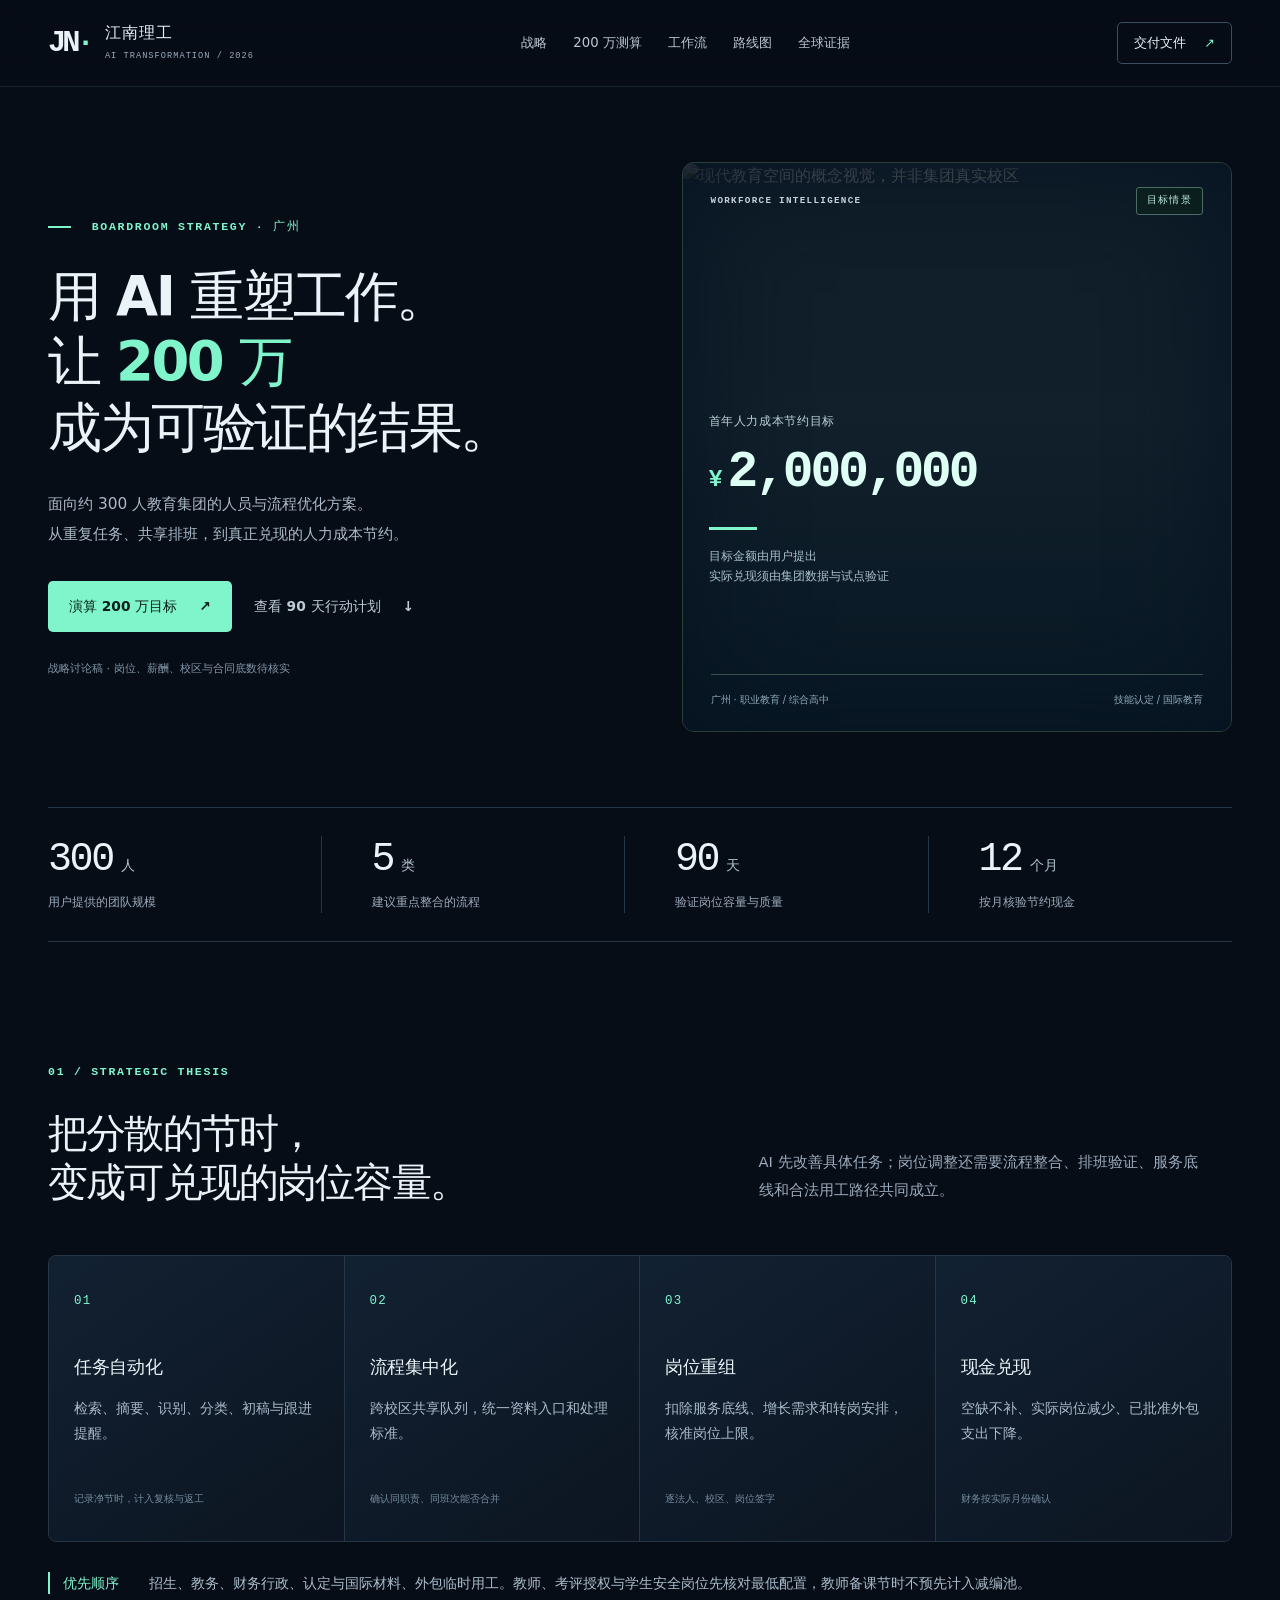
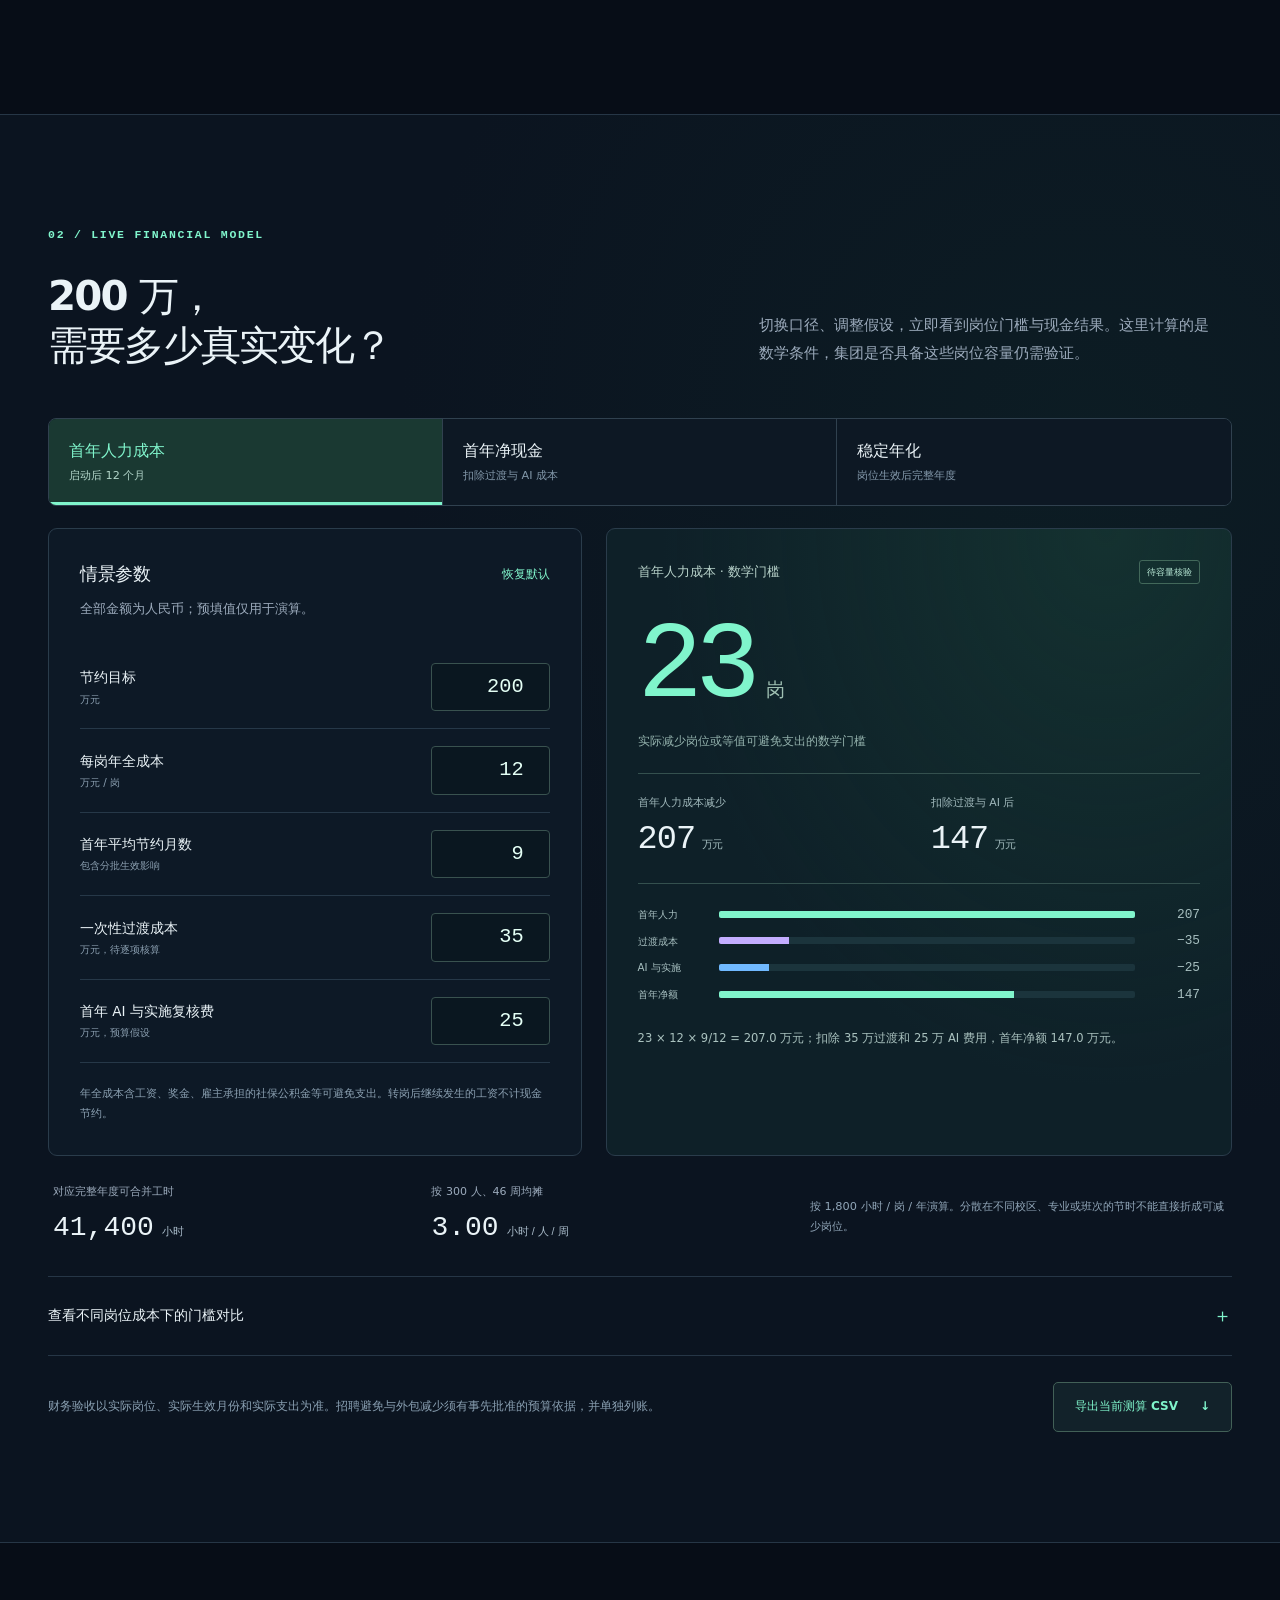
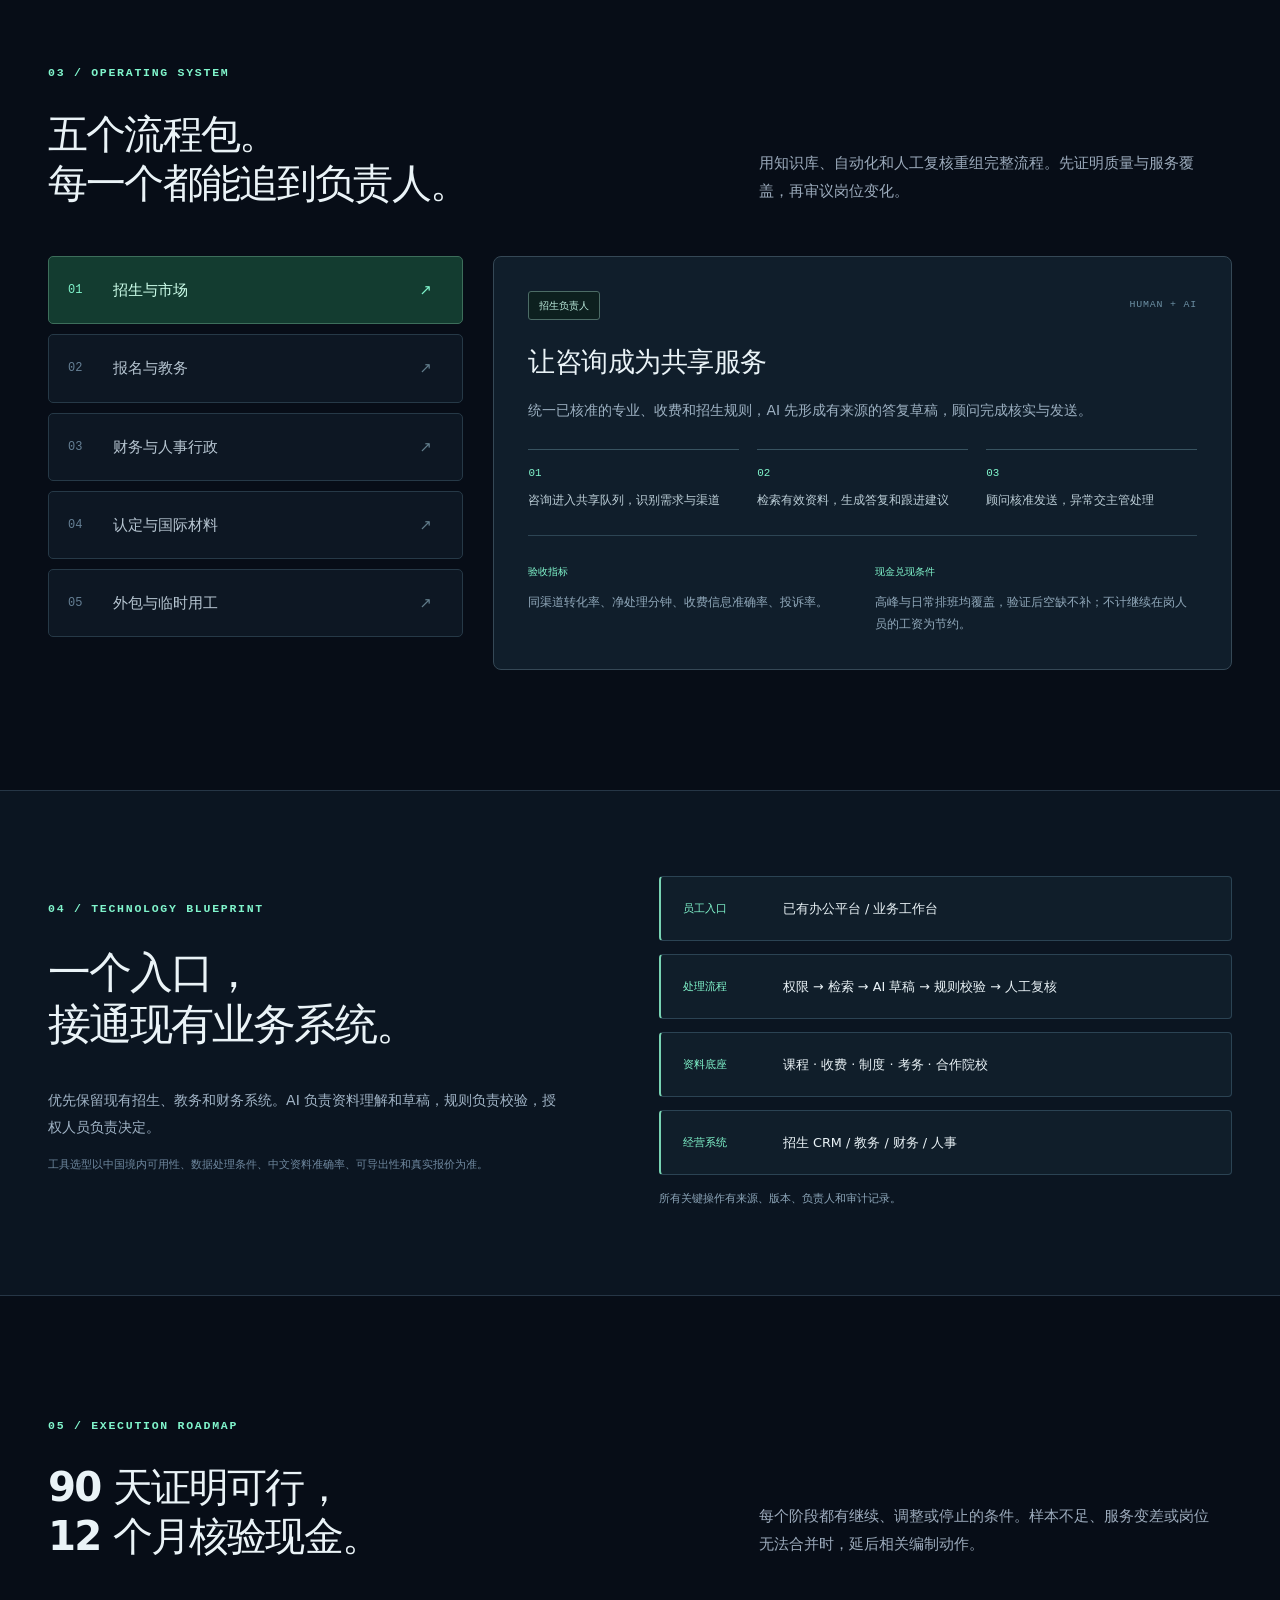
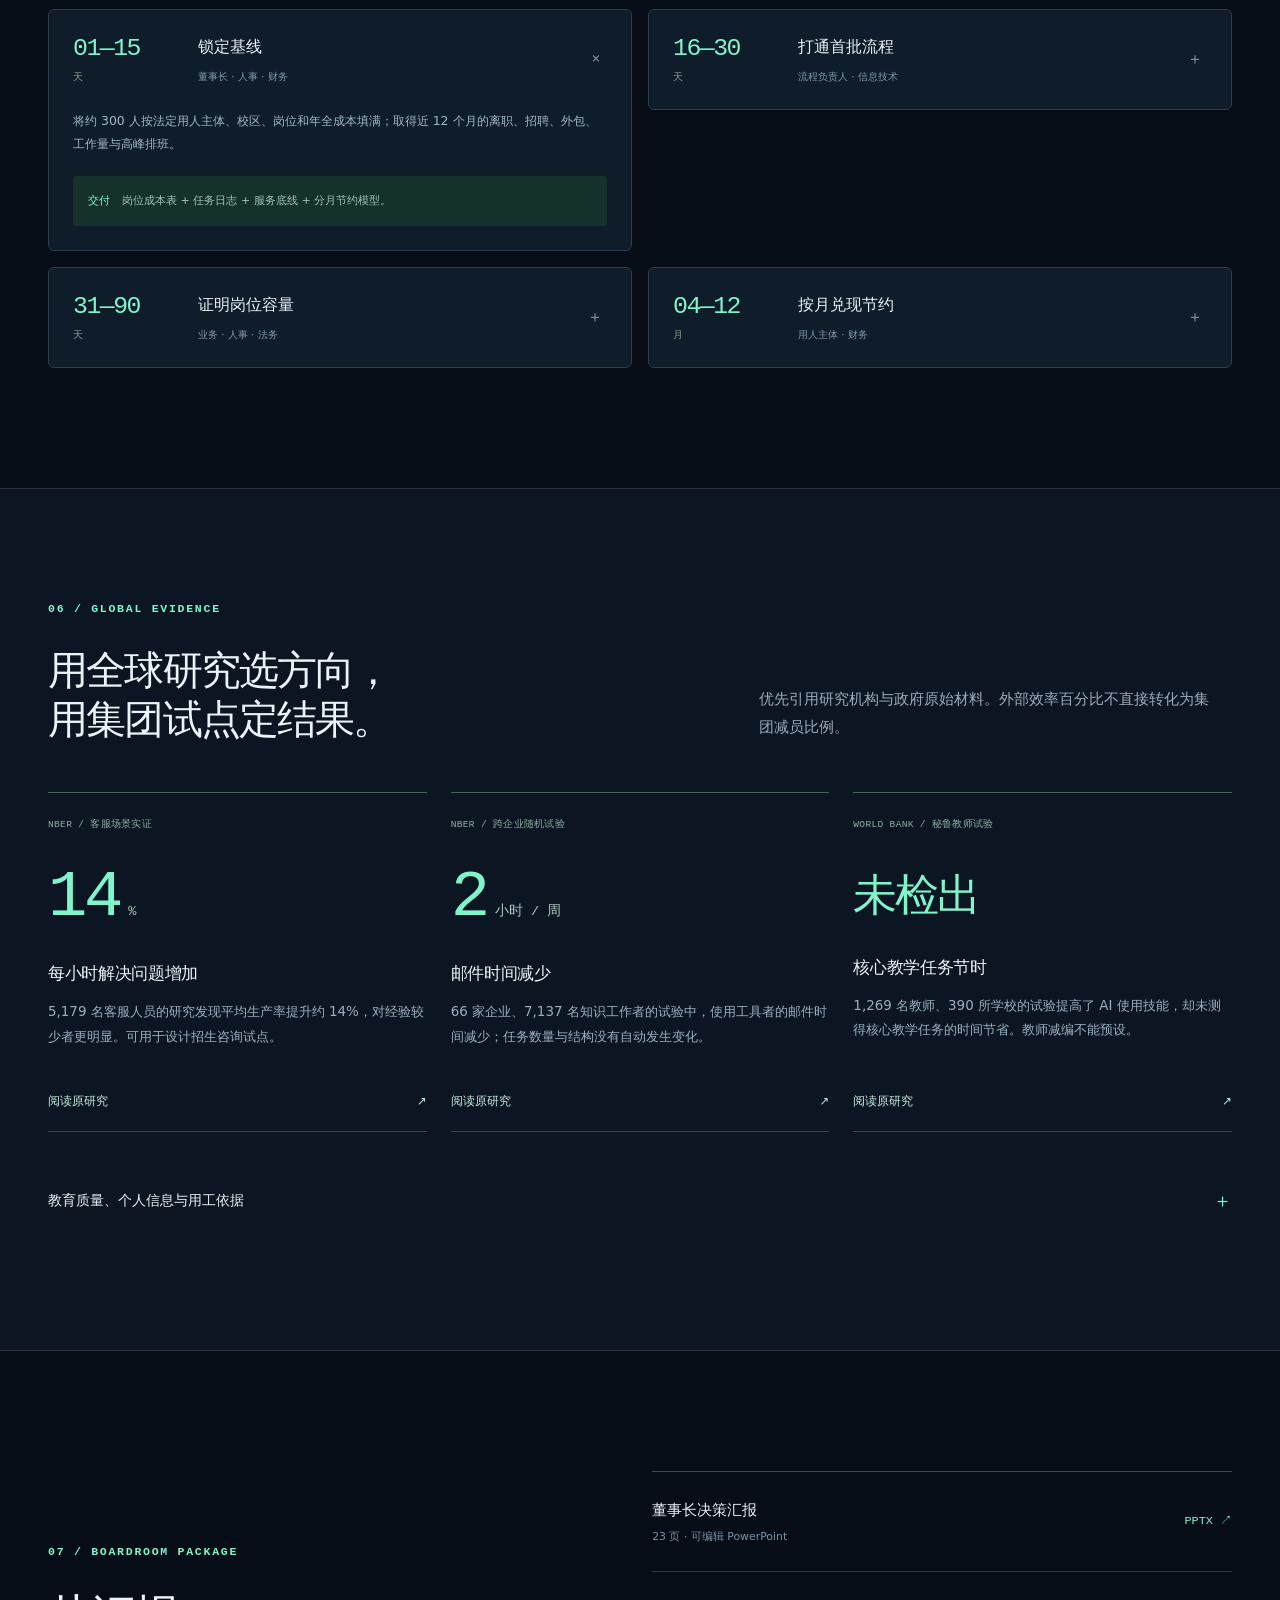
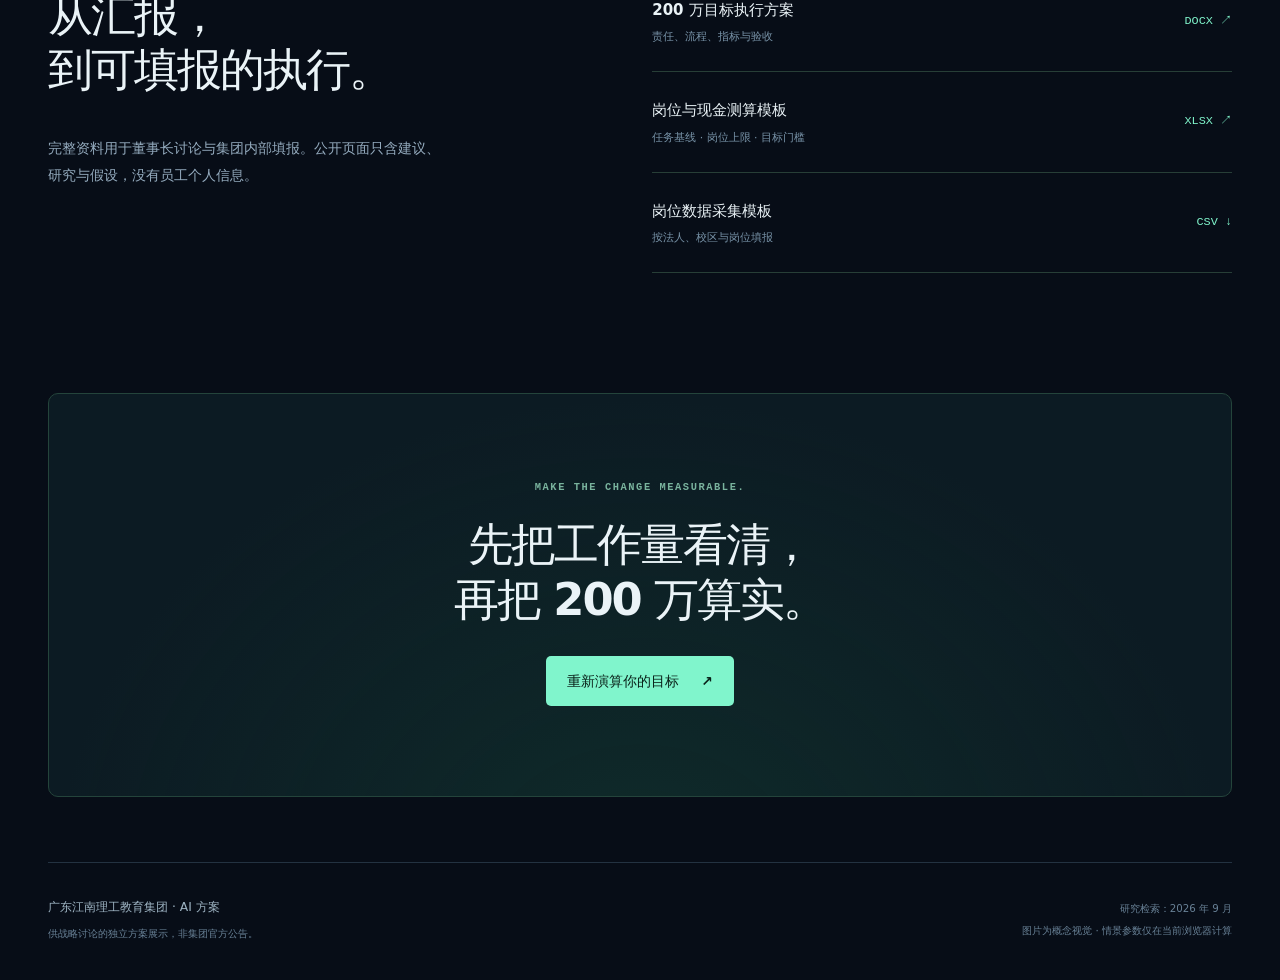
==== index.html @ 16efacdb "Publish AI workforce strategy, research and editable deliverables" ====
<!doctype html>
<html lang="zh-CN">
<head>
  <meta charset="utf-8">
  <meta name="viewport" content="width=device-width,initial-scale=1">
  <meta name="theme-color" content="#070d17">
  <meta name="description" content="广东江南理工教育集团 AI 人力成本优化方案。以首年 200 万元为目标，交互测算、工作流设计、90 天验证和全球研究依据。所有岗位与薪酬情景待集团核验。">
  <title>江南理工 · AI 人力优化 200 万目标</title>
  <link rel="stylesheet" href="styles.css">
  <script src="app.js" defer></script>
</head>
<body>
<a class="skip" href="#main">跳到正文</a>
<header class="nav-shell">
 <nav class="nav wrap" aria-label="主导航">
  <a class="brand" href="#" aria-label="江南理工 AI 方案首页"><span class="brand-mark" aria-hidden="true">JN<span>·</span></span><span>江南理工<span class="brand-sub">AI TRANSFORMATION / 2026</span></span></a>
  <button class="menu-toggle" aria-expanded="false" aria-controls="nav-links">导航 <span aria-hidden="true">＋</span></button>
  <div class="nav-links" id="nav-links"><a href="#strategy">战略</a><a href="#calculator">200 万测算</a><a href="#workflows">工作流</a><a href="#roadmap">路线图</a><a href="#evidence">全球证据</a></div>
  <a class="nav-cta" href="#downloads">交付文件 <span aria-hidden="true">↗</span></a>
 </nav>
</header>
<main id="main">
 <section class="hero wrap">
  <div class="hero-copy">
   <p class="eyebrow"><span class="accent-line"></span> BOARDROOM STRATEGY · 广州</p>
   <h1>用 AI 重塑工作。<br>让<span class="text-mint"> 200 万</span><br>成为可验证的结果。</h1>
   <p class="hero-description">面向约 300 人教育集团的人员与流程优化方案。<br class="desktop">从重复任务、共享排班，到真正兑现的人力成本节约。</p>
   <div class="hero-actions"><a class="button primary" href="#calculator">演算 200 万目标 <span aria-hidden="true">↗</span></a><a class="button quiet" href="#roadmap">查看 90 天行动计划 <span aria-hidden="true">↓</span></a></div>
   <p class="hero-disclosure">战略讨论稿 · 岗位、薪酬、校区与合同底数待核实</p>
  </div>
  <div class="hero-visual">
   <img src="assets/education-future.png" alt="现代教育空间的概念视觉，并非集团真实校区" width="1536" height="1024" fetchpriority="high">
   <div class="visual-shade"></div>
   <div class="visual-top"><span>WORKFORCE INTELLIGENCE</span><span class="outline-tag">目标情景</span></div>
   <div class="hero-number"><span class="label">首年人力成本节约目标</span><div><small>¥</small>2,000,000</div><span class="mini-rule"></span><p>目标金额由用户提出<br>实际兑现须由集团数据与试点验证</p></div>
   <div class="visual-bottom"><span>广州 · 职业教育 / 综合高中</span><span>技能认定 / 国际教育</span></div>
  </div>
 </section>
 <div class="wrap facts-strip"><div><b>300<span>人</span></b><p>用户提供的团队规模</p></div><div><b>5<span>类</span></b><p>建议重点整合的流程</p></div><div><b>90<span>天</span></b><p>验证岗位容量与质量</p></div><div><b>12<span>个月</span></b><p>按月核验节约现金</p></div></div>

 <section id="strategy" class="section wrap">
  <div class="section-heading"><div><p class="eyebrow">01 / STRATEGIC THESIS</p><h2>把分散的节时，<br>变成可兑现的岗位容量。</h2></div><p>AI 先改善具体任务；岗位调整还需要流程整合、排班验证、服务底线和合法用工路径共同成立。</p></div>
  <div class="chain" aria-label="从任务到现金的四层路径">
   <article><span class="step-index">01</span><h3>任务自动化</h3><p>检索、摘要、识别、分类、初稿与跟进提醒。</p><small>记录净节时，计入复核与返工</small></article>
   <article><span class="step-index">02</span><h3>流程集中化</h3><p>跨校区共享队列，统一资料入口和处理标准。</p><small>确认同职责、同班次能否合并</small></article>
   <article><span class="step-index">03</span><h3>岗位重组</h3><p>扣除服务底线、增长需求和转岗安排，核准岗位上限。</p><small>逐法人、校区、岗位签字</small></article>
   <article><span class="step-index">04</span><h3>现金兑现</h3><p>空缺不补、实际岗位减少、已批准外包支出下降。</p><small>财务按实际月份确认</small></article>
  </div>
  <div class="strategy-note"><span class="note-label">优先顺序</span><p>招生、教务、财务行政、认定与国际材料、外包临时用工。教师、考评授权与学生安全岗位先核对最低配置，教师备课节时不预先计入减编池。</p></div>
 </section>

 <section class="calculator-section" id="calculator">
  <div class="wrap">
   <div class="section-heading"><div><p class="eyebrow">02 / LIVE FINANCIAL MODEL</p><h2>200 万，<br>需要多少真实变化？</h2></div><p>切换口径、调整假设，立即看到岗位门槛与现金结果。这里计算的是数学条件，集团是否具备这些岗位容量仍需验证。</p></div>
   <div class="model-tabs" role="tablist" aria-label="目标计算口径"><button role="tab" aria-selected="true" id="mode-payroll" aria-controls="model-panel" data-mode="payroll">首年人力成本<span>启动后 12 个月</span></button><button role="tab" aria-selected="false" tabindex="-1" id="mode-net" aria-controls="model-panel" data-mode="net">首年净现金<span>扣除过渡与 AI 成本</span></button><button role="tab" aria-selected="false" tabindex="-1" id="mode-annual" aria-controls="model-panel" data-mode="annual">稳定年化<span>岗位生效后完整年度</span></button></div>
   <div class="model-grid" id="model-panel" role="tabpanel" aria-labelledby="mode-payroll">
    <form class="model-inputs" onsubmit="return false">
     <div class="panel-heading"><h3>情景参数</h3><button class="text-button" id="reset-model" type="button">恢复默认</button></div>
     <p class="small muted">全部金额为人民币；预填值仅用于演算。</p>
     <label class="input-row" for="target"><span>节约目标<small>万元</small></span><input id="target" name="target" type="number" min="1" max="10000" step="1" value="200" inputmode="decimal"></label>
     <label class="input-row" for="salary"><span>每岗年全成本<small>万元 / 岗</small></span><input id="salary" name="salary" type="number" min="0.1" max="1000" step="0.1" value="12" inputmode="decimal"></label>
     <label class="input-row" for="months"><span>首年平均节约月数<small>包含分批生效影响</small></span><input id="months" name="months" type="number" min="1" max="12" step="0.5" value="9" inputmode="decimal"></label>
     <label class="input-row" for="transition"><span>一次性过渡成本<small>万元，待逐项核算</small></span><input id="transition" name="transition" type="number" min="0" max="10000" step="1" value="35" inputmode="decimal"></label>
     <label class="input-row" for="ai-cost"><span>首年 AI 与实施复核费<small>万元，预算假设</small></span><input id="ai-cost" name="aiCost" type="number" min="0" max="10000" step="1" value="25" inputmode="decimal"></label>
     <p class="input-explainer">年全成本含工资、奖金、雇主承担的社保公积金等可避免支出。转岗后继续发生的工资不计现金节约。</p>
    </form>
    <div class="model-results" aria-live="polite" aria-atomic="true">
     <div class="result-top"><span class="result-kicker" id="result-context">首年人力成本 · 数学门槛</span><span class="scenario-tag">待容量核验</span></div>
     <div class="roles-number"><span id="required-roles">23</span><small>岗</small></div>
     <p class="roles-caption" id="roles-caption">按当前假设，至少减少对应的可避免人力支出</p>
     <div class="result-stats"><div><span id="gross-label">首年人力成本减少</span><b id="gross-saving">207<span>万元</span></b></div><div><span id="net-label">扣除过渡与 AI 后</span><b id="net-saving">147<span>万元</span></b></div></div>
     <div class="cash-chart" aria-label="人力费用、过渡成本、AI成本及净节约比较"><div class="cash-row"><span id="chart-gross-label">人力减少</span><div class="bar-track"><i id="bar-gross" class="bar mint"></i></div><b id="bar-gross-value">207</b></div><div class="cash-row"><span>过渡成本</span><div class="bar-track"><i id="bar-transition" class="bar lavender"></i></div><b id="bar-transition-value">−35</b></div><div class="cash-row"><span>AI 与实施</span><div class="bar-track"><i id="bar-ai" class="bar blue"></i></div><b id="bar-ai-value">−25</b></div><div class="cash-row"><span id="chart-net-label">首年净额</span><div class="bar-track"><i id="bar-net" class="bar mint"></i></div><b id="bar-net-value">147</b></div></div>
     <p id="formula" class="formula">23 × 12 × 9/12 = 207 万元；207 − 35 − 25 = 147 万元。</p>
    </div>
   </div>
   <div class="capacity-strip"><div><span>对应完整年度可合并工时</span><b id="capacity-hours">41,400<span>小时</span></b></div><div><span>按 300 人、46 周均摊</span><b id="weekly-hours">3.00<span>小时 / 人 / 周</span></b></div><p>按 1,800 小时 / 岗 / 年演算。分散在不同校区、专业或班次的节时不能直接折成可减少岗位。</p></div>
   <details class="sensitivity"><summary>查看不同岗位成本下的门槛对比 <span aria-hidden="true">＋</span></summary><div class="table-scroll"><table><caption>沿用当前节约月份及过渡、AI 费用假设</caption><thead><tr><th scope="col">年全成本</th><th scope="col">稳定年化人力减少</th><th scope="col">首年人力减少</th><th scope="col">首年净现金</th></tr></thead><tbody id="sensitivity-body"></tbody></table></div></details>
   <div class="model-bottom"><p>财务验收以实际岗位、实际生效月份和实际支出为准。招聘避免与外包减少须有事先批准的预算依据，并单独列账。</p><button class="button secondary" id="export-scenario" type="button">导出当前测算 CSV <span aria-hidden="true">↓</span></button></div>
  </div>
 </section>

 <section class="section wrap" id="workflows">
  <div class="section-heading"><div><p class="eyebrow">03 / OPERATING SYSTEM</p><h2>五个流程包。<br>每一个都能追到负责人。</h2></div><p>用知识库、自动化和人工复核重组完整流程。先证明质量与服务覆盖，再审议岗位变化。</p></div>
  <div class="workflow-layout"><div class="workflow-tabs" role="tablist" aria-label="业务流程" aria-orientation="vertical"><button role="tab" aria-selected="true" id="wf-admissions" aria-controls="workflow-panel" data-workflow="admissions"><span>01</span>招生与市场<b>↗</b></button><button role="tab" aria-selected="false" tabindex="-1" id="wf-academic" aria-controls="workflow-panel" data-workflow="academic"><span>02</span>报名与教务<b>↗</b></button><button role="tab" aria-selected="false" tabindex="-1" id="wf-admin" aria-controls="workflow-panel" data-workflow="admin"><span>03</span>财务与人事行政<b>↗</b></button><button role="tab" aria-selected="false" tabindex="-1" id="wf-credentials" aria-controls="workflow-panel" data-workflow="credentials"><span>04</span>认定与国际材料<b>↗</b></button><button role="tab" aria-selected="false" tabindex="-1" id="wf-contractors" aria-controls="workflow-panel" data-workflow="contractors"><span>05</span>外包与临时用工<b>↗</b></button></div>
   <article class="workflow-panel" id="workflow-panel" role="tabpanel" aria-labelledby="wf-admissions"><div class="workflow-title"><span class="outline-tag" id="workflow-tag">招生负责人</span><span class="mono">HUMAN + AI</span></div><h3 id="workflow-title">让咨询成为共享服务</h3><p id="workflow-description">统一已核准的专业、收费和招生规则，AI 先形成有来源的答复草稿，顾问完成核实与发送。</p><ol class="workflow-steps" id="workflow-steps"></ol><div class="workflow-bottom"><div><span>验收指标</span><p id="workflow-kpi"></p></div><div><span>现金兑现条件</span><p id="workflow-cash"></p></div></div></article>
  </div>
 </section>

 <section class="architecture-section"><div class="wrap architecture"><div><p class="eyebrow">04 / TECHNOLOGY BLUEPRINT</p><h2>一个入口，<br>接通现有业务系统。</h2><p>优先保留现有招生、教务和财务系统。AI 负责资料理解和草稿，规则负责校验，授权人员负责决定。</p><p class="small muted">工具选型以中国境内可用性、数据处理条件、中文资料准确率、可导出性和真实报价为准。</p></div><div class="architecture-stack"><div><span>员工入口</span><b>已有办公平台 / 业务工作台</b></div><div><span>处理流程</span><b>权限 → 检索 → AI 草稿 → 规则校验 → 人工复核</b></div><div><span>资料底座</span><b>课程 · 收费 · 制度 · 考务 · 合作院校</b></div><div><span>经营系统</span><b>招生 CRM / 教务 / 财务 / 人事</b></div><p>所有关键操作有来源、版本、负责人和审计记录。</p></div></div></section>

 <section class="section wrap" id="roadmap">
  <div class="section-heading"><div><p class="eyebrow">05 / EXECUTION ROADMAP</p><h2>90 天证明可行，<br>12 个月核验现金。</h2></div><p>每个阶段都有继续、调整或停止的条件。样本不足、服务变差或岗位无法合并时，延后相关编制动作。</p></div>
  <div class="timeline"><details open><summary><span class="period">01—15<small>天</small></span><span><b>锁定基线</b><small>董事长 · 人事 · 财务</small></span><i>＋</i></summary><p>将约 300 人按法定用人主体、校区、岗位和年全成本填满；取得近 12 个月的离职、招聘、外包、工作量与高峰排班。</p><div class="gate"><b>交付</b>岗位成本表 + 任务日志 + 服务底线 + 分月节约模型。</div></details><details><summary><span class="period">16—30<small>天</small></span><span><b>打通首批流程</b><small>流程负责人 · 信息技术</small></span><i>＋</i></summary><p>完成招生咨询、教务材料和行政共享三条流程；用历史案例测试、引用有效资料、设置异常转人工和停用入口。</p><div class="gate"><b>交付</b>受控知识库 + 流程操作卡 + 历史测试结果；再释放下一阶段预算。</div></details><details><summary><span class="period">31—90<small>天</small></span><span><b>证明岗位容量</b><small>业务 · 人事 · 法务</small></span><i>＋</i></summary><p>建议约 60 人参与对照试点，按相同渠道和任务类型比较净处理时间、差错、投诉和招生转化；计入复核和返工。</p><div class="gate"><b>闸门</b>连续稳定的质量与容量证据；关键收费、资格信息严重错误即暂停相关场景。</div></details><details><summary><span class="period">04—12<small>月</small></span><span><b>按月兑现节约</b><small>用人主体 · 财务</small></span><i>＋</i></summary><p>以经批准的空缺不补、招聘控制、共享排班、外包减少及依法处理的岗位方案逐步实施；转岗只记录去向，不虚计工资减少。</p><div class="gate"><b>验收</b>逐月人力支出桥；首年累计减少是否达 200 万，净现金与年化结果分别报告。</div></details></div>
 </section>

 <section class="evidence-section" id="evidence"><div class="wrap"><div class="section-heading"><div><p class="eyebrow">06 / GLOBAL EVIDENCE</p><h2>用全球研究选方向，<br>用集团试点定结果。</h2></div><p>优先引用研究机构与政府原始材料。外部效率百分比不直接转化为集团减员比例。</p></div><div class="evidence-grid"><article><span class="evidence-type">NBER / 客服场景实证</span><b class="evidence-value">14<span>%</span></b><h3>每小时解决问题增加</h3><p>5,179 名客服人员的研究发现平均生产率提升约 14%，对经验较少者更明显。可用于设计招生咨询试点。</p><a href="https://www.nber.org/papers/w31161" target="_blank" rel="noopener noreferrer">阅读原研究 <span>↗</span></a></article><article><span class="evidence-type">NBER / 跨企业随机试验</span><b class="evidence-value">2<span>小时 / 周</span></b><h3>邮件时间减少</h3><p>66 家企业、7,137 名知识工作者的试验中，使用工具者的邮件时间减少；任务数量与结构没有自动发生变化。</p><a href="https://www.nber.org/papers/w33795" target="_blank" rel="noopener noreferrer">阅读原研究 <span>↗</span></a></article><article><span class="evidence-type">WORLD BANK / 秘鲁教师试验</span><b class="evidence-value text-word">未检出</b><h3>核心教学任务节时</h3><p>1,269 名教师、390 所学校的试验提高了 AI 使用技能，却未测得核心教学任务的时间节省。教师减编不能预设。</p><a href="https://reproducibility.worldbank.org/catalog/608" target="_blank" rel="noopener noreferrer">阅读原研究 <span>↗</span></a></article></div>
  <details class="source-details"><summary>教育质量、个人信息与用工依据 <span>＋</span></summary><div class="source-grid"><a href="https://www.oecd.org/en/publications/results-from-talis-2024_90df6235-en/full-report/the-demands-of-teaching_0e941e2f.html" target="_blank" rel="noopener noreferrer">OECD · TALIS 2024 教师工作构成 ↗</a><a href="https://www.unesco.org/en/articles/guidance-generative-ai-education-and-research" target="_blank" rel="noopener noreferrer">UNESCO · 生成式 AI 教育指南 ↗</a><a href="https://www.mohrss.gov.cn/xxgk2020/fdzdgknr/zcfg/fl/202011/t20201102_394622_wap.html" target="_blank" rel="noopener noreferrer">人社部 · 劳动合同法 ↗</a><a href="https://www.moe.gov.cn/jyb_sjzl/sjzl_zcfg/zcfg_jyxzfg/202110/t20211029_575965.html" target="_blank" rel="noopener noreferrer">教育部 · 民办教育促进法实施条例 ↗</a><a href="https://www.cac.gov.cn/2021-08/20/c_1631050028355286.htm" target="_blank" rel="noopener noreferrer">中国网信网 · 个人信息保护法 ↗</a><a href="https://www.mohrss.gov.cn/xxgk2020/fdzdgknr/zcfg/gfxwj/rcrs/202312/t20231207_510180.html" target="_blank" rel="noopener noreferrer">人社部 · 技工院校设置标准 ↗</a></div><p>逐校核对教师资质、专任教师与安全覆盖要求；人员方案按具体用人主体审查适用条件、程序和补偿。学生与员工数据按用途、权限和保存期限管理。</p></details>
 </div></section>

 <section class="section wrap downloads" id="downloads"><div><p class="eyebrow">07 / BOARDROOM PACKAGE</p><h2>从汇报，<br>到可填报的执行。</h2><p>完整资料用于董事长讨论与集团内部填报。公开页面只含建议、研究与假设，没有员工个人信息。</p></div><div class="download-list"><a href="downloads/board-deck.pptx" download><span><b>董事长决策汇报</b><small>23 页 · 可编辑 PowerPoint</small></span><span class="file-type">PPTX ↗</span></a><a href="downloads/execution-plan.docx" download><span><b>200 万目标执行方案</b><small>责任、流程、指标与验收</small></span><span class="file-type">DOCX ↗</span></a><a href="downloads/workforce-model.xlsx" download><span><b>岗位与现金测算模板</b><small>任务基线 · 岗位上限 · 目标门槛</small></span><span class="file-type">XLSX ↗</span></a><button type="button" id="download-baseline"><span><b>岗位数据采集模板</b><small>按法人、校区与岗位填报</small></span><span class="file-type">CSV ↓</span></button></div></section>
 <section class="closing wrap"><p class="eyebrow">MAKE THE CHANGE MEASURABLE.</p><h2>先把工作量看清，<br>再把 200 万算实。</h2><a class="button primary" href="#calculator">重新演算你的目标 <span>↗</span></a></section>
</main>
<footer class="wrap footer"><div><b>广东江南理工教育集团 · AI 方案</b><p>供战略讨论的独立方案展示，非集团官方公告。</p></div><div><p>研究检索：2026 年 9 月</p><p>图片为概念视觉 · 情景参数仅在当前浏览器计算</p></div></footer>
<div class="toast" id="toast" role="status" aria-live="polite"></div>
</body>
</html>
---- styles.css ----
@charset "UTF-8";
:root{--bg:#070d17;--panel:#101a27;--panel2:#142231;--text:#eaf3f7;--muted:#9cabbc;--mint:#80f5cc;--blue:#70b9ff;--lavender:#c3adff;--line:#263646;--max:1280px;font-family:Inter,"Microsoft YaHei","PingFang SC",system-ui,sans-serif;color:var(--text);background:var(--bg);font-synthesis:none;scroll-behavior:smooth;scroll-padding-top:100px}
*{box-sizing:border-box}body{margin:0;line-height:1.65}a{color:inherit;text-decoration:none}button,input{font:inherit}button{cursor:pointer}button,a,input,summary{-webkit-tap-highlight-color:transparent}button{color:inherit}a,button,input,summary{outline-offset:5px}a:focus-visible,button:focus-visible,summary:focus-visible{outline:2px solid var(--mint)}input:focus{outline:2px solid var(--mint);outline-offset:0}::selection{background:var(--mint);color:var(--bg)}h1,h2,h3,p{margin-top:0}h1,h2,h3{line-height:1.22}h1,h2{letter-spacing:-.045em}h3{letter-spacing:-.02em}button{border:0;background:transparent}.wrap{width:min(var(--max),calc(100% - 96px));margin-inline:auto}.section{padding-block:120px}.muted{color:var(--muted)}.small{font-size:.84rem}.mono,.eyebrow,.file-type{font-family:Consolas,"SFMono-Regular",monospace}.text-mint{color:var(--mint)}.eyebrow{color:var(--mint);font-size:.72rem;letter-spacing:.15em;font-weight:700;margin-bottom:28px}.skip{position:fixed;left:20px;top:-100px;background:var(--mint);color:#06130e;padding:10px 20px;z-index:100}.skip:focus{top:10px}.nav-shell{position:sticky;top:0;z-index:20;background:rgba(7,13,23,.92);backdrop-filter:blur(18px);border-bottom:1px solid rgba(111,145,172,.16)}.nav{display:flex;align-items:center;justify-content:space-between;gap:26px;height:86px}.brand{display:flex;align-items:center;gap:14px;font-size:1rem;font-weight:750;letter-spacing:.07em;white-space:nowrap}.brand-mark{font:800 1.9rem/1 Consolas,monospace;letter-spacing:-.13em}.brand-mark span{color:var(--mint)}.brand-sub{display:block;font:500 .54rem/2.2 Consolas,monospace;letter-spacing:.12em;color:var(--muted)}.nav-links{display:flex;gap:26px;font-size:.83rem;color:#bac7d3}.nav-links a:hover,.nav-links a.active{color:var(--mint)}.nav-cta{border:1px solid #3b4d5d;padding:9px 16px;font-size:.8rem;white-space:nowrap;border-radius:5px}.nav-cta span{margin-left:14px;color:var(--mint)}.menu-toggle{display:none}.hero{display:grid;grid-template-columns:1.1fr 1fr;gap:28px;align-items:center;min-height:720px;padding-block:70px}.hero-copy{position:relative;z-index:2}.accent-line{display:inline-block;vertical-align:middle;background:var(--mint);width:23px;height:2px;margin-right:12px}.hero h1{font-size:clamp(2.85rem,4.25vw,4.35rem);font-weight:730;line-height:1.21;margin-bottom:29px}.hero-description{color:#acbbc9;font-size:.96rem;line-height:1.95}.hero-actions{display:flex;gap:14px;align-items:center;margin-top:31px}.button{display:inline-flex;align-items:center;justify-content:center;gap:22px;padding:14px 21px;border-radius:5px;font-size:.86rem;font-weight:650;min-height:48px;transition:transform .2s,background .2s,border-color .2s}.button:hover{transform:translateY(-2px)}.primary{background:var(--mint);color:#092119}.primary:hover{background:#a6ffdd}.quiet{color:#becbd6;padding-inline:8px}.secondary{border:1px solid #426057;background:rgba(128,245,204,.06);color:var(--mint)}.hero-disclosure{font-size:.71rem;color:#8296a8;margin-top:27px;margin-bottom:0}.hero-visual{position:relative;min-height:570px;border:1px solid #284037;border-radius:12px;overflow:hidden;background:#142430}.hero-visual img{position:absolute;inset:0;width:100%;height:100%;object-fit:cover;object-position:58% center;filter:saturate(.45) brightness(.52)}.visual-shade{position:absolute;inset:0;background:linear-gradient(0deg,#081824 0%,rgba(6,18,26,.24) 55%,rgba(5,15,24,.3));box-shadow:inset 0 0 110px #071322}.visual-top,.visual-bottom{position:absolute;left:28px;right:28px;display:flex;justify-content:space-between;gap:20px;align-items:center}.visual-top{top:24px;font:600 .58rem/1.5 Consolas,monospace;letter-spacing:.14em;color:#c2d4db}.outline-tag{border:1px solid #4c6c66;background:#0c211dc7;padding:5px 10px;border-radius:3px;color:#bcebdd;font-size:.65rem;white-space:nowrap}.hero-number{position:absolute;inset:43% 26px auto}.hero-number .label{font-size:.78rem;letter-spacing:.05em;color:#bdd0d8}.hero-number>div{font:600 clamp(2.6rem,4vw,4rem)/1.5 Consolas,monospace;letter-spacing:-.06em;color:#defff3;white-space:nowrap}.hero-number small{font-size:.46em;margin-right:8px;color:var(--mint)}.mini-rule{display:block;width:48px;height:3px;background:var(--mint);margin:17px 0}.hero-number p{font-size:.73rem;line-height:1.7;color:#abc1cd}.visual-bottom{bottom:23px;font-size:.6rem;color:#8ea9b8;border-top:1px solid #335049;padding-top:17px;flex-wrap:wrap}.facts-strip{display:grid;grid-template-columns:repeat(4,1fr);border-block:1px solid var(--line);padding-block:28px;gap:30px}.facts-strip>div{border-right:1px solid var(--line);padding-left:20px}.facts-strip>div:first-child{padding-left:0}.facts-strip>div:last-child{border:0}.facts-strip b{font:500 2.5rem/1.2 Consolas,monospace;letter-spacing:-.06em}.facts-strip b span{font:500 .85rem/1.5 "Microsoft YaHei",sans-serif;letter-spacing:0;margin-left:8px;color:#b4c4d0}.facts-strip p{font-size:.74rem;color:var(--muted);margin:9px 0 0}.section-heading{display:grid;grid-template-columns:1.15fr .85fr;gap:70px;align-items:end;margin-bottom:48px}.section-heading h2{font-size:clamp(2rem,3.15vw,3rem);margin:0}.section-heading>p{max-width:450px;color:var(--muted);font-size:.92rem;margin-bottom:3px;line-height:1.9}.chain{display:grid;grid-template-columns:repeat(4,1fr);border:1px solid var(--line);border-radius:8px;overflow:hidden}.chain article{padding:30px 25px;background:linear-gradient(145deg,#122132,#0c1521);border-right:1px solid var(--line)}.chain article:last-child{border:0}.step-index{font:500 .78rem/1 Consolas,monospace;color:var(--mint);letter-spacing:.1em}.chain h3{font-size:1.13rem;margin:44px 0 18px}.chain p{font-size:.87rem;line-height:1.8;color:#a9bbca;min-height:74px}.chain small{font-size:.65rem;color:#748b9e}.strategy-note{display:flex;gap:30px;align-items:start;margin-top:30px;font-size:.85rem;color:#aabccb}.note-label{color:var(--mint);white-space:nowrap;border-left:2px solid var(--mint);padding-left:13px}.strategy-note p{margin:0}.calculator-section{padding-block:110px;background:radial-gradient(ellipse at 85% 23%,#10342e44,transparent 45%),#0b1420;border-block:1px solid var(--line)}.model-tabs{display:grid;grid-template-columns:repeat(3,1fr);border:1px solid #30414f;border-radius:8px;overflow:hidden;margin-bottom:22px}.model-tabs button{padding:20px;text-align:left;font-size:1rem;line-height:1.5;background:#0d1824;border-right:1px solid #30414f;transition:background .2s}.model-tabs button:last-child{border:0}.model-tabs button span{display:block;color:#8398aa;font-size:.7rem;margin-top:5px}.model-tabs button[aria-selected=true]{background:#1a3932;color:var(--mint);box-shadow:inset 0 -3px var(--mint)}.model-tabs button[aria-selected=true] span{color:#b3d6ca}.model-grid{display:grid;grid-template-columns:.92fr 1.08fr;gap:24px}.model-inputs,.model-results{border:1px solid #2a3c4b;border-radius:9px;background:#0d1926;padding:31px}.panel-heading{display:flex;justify-content:space-between;align-items:center;gap:20px}.panel-heading h3{font-size:1.1rem;margin:0}.text-button{color:var(--mint);font-size:.74rem;padding:5px 0}.model-inputs>.small{margin:8px 0 26px}.input-row{display:flex;align-items:center;justify-content:space-between;gap:20px;padding:17px 0;border-bottom:1px solid #263848;font-size:.85rem;line-height:1.5}.input-row>span{flex:1}.input-row small{display:block;font-size:.65rem;color:#8b9fb0;margin-top:4px}.input-row input{width:119px;flex-shrink:0;color:#e4fff5;border:1px solid #39524f;background:#0a1720;border-radius:4px;font:500 1.27rem/1.5 Consolas,monospace;text-align:right;padding:8px 10px}.input-explainer{font-size:.69rem;color:#8ba0b1;margin:21px 0 0;line-height:1.8}.model-results{background:radial-gradient(ellipse at 80% 0,#1d4b3c66,transparent 63%),#0e2028}.result-top{display:flex;align-items:center;justify-content:space-between;gap:15px}.result-kicker{color:#b8d2ca;font-size:.8rem}.scenario-tag{font-size:.59rem;color:#baead7;border:1px solid #42685a;padding:3px 7px;border-radius:3px;white-space:nowrap}.roles-number{font:500 6.8rem/1.13 Consolas,monospace;letter-spacing:-.07em;color:var(--mint);margin:22px 0 3px}.roles-number small{font:500 1.2rem/1.5 "Microsoft YaHei",sans-serif;letter-spacing:0;margin-left:13px;color:#a0c1b3}.roles-caption{font-size:.72rem;color:#93b1ac;margin-bottom:22px}.result-stats{display:grid;grid-template-columns:1fr 1fr;border-block:1px solid #34504e;padding-block:20px;gap:24px}.result-stats>div>span{font-size:.68rem;color:#a1b9bc;display:block;margin-bottom:4px}.result-stats b{font:500 2.1rem/1.4 Consolas,monospace;letter-spacing:-.03em}.result-stats b span{font:400 .66rem/1.5 "Microsoft YaHei",sans-serif;margin-left:7px;color:#a1b9bc}.cash-chart{padding-block:22px 8px;display:grid;gap:10px}.cash-row{display:grid;grid-template-columns:71px 1fr 55px;gap:10px;align-items:center;font-size:.64rem;color:#a8c0c1}.cash-row b{text-align:right;font:400 .8rem Consolas,monospace}.bar-track{background:#1b343c;border-radius:2px;overflow:hidden;height:7px}.bar{height:100%;display:block;transition:width .35s}.bar.mint{background:var(--mint)}.bar.lavender{background:var(--lavender)}.bar.blue{background:var(--blue)}.formula{font-size:.72rem;line-height:1.8;color:#aac2bf;margin:17px 0 0}.capacity-strip{display:grid;grid-template-columns:1fr 1fr 1.18fr;gap:25px;padding:27px 5px;border-bottom:1px solid var(--line)}.capacity-strip>div>span{font-size:.69rem;color:var(--muted);display:block;margin-bottom:6px}.capacity-strip b{font:500 1.75rem/1.5 Consolas,monospace}.capacity-strip b span{font:400 .67rem/1.5 "Microsoft YaHei",sans-serif;color:#aabcca;margin-left:8px}.capacity-strip p{font-size:.71rem;color:#91a6b8;line-height:1.8;margin:auto 0}.sensitivity{border-bottom:1px solid var(--line)}summary{cursor:pointer;list-style:none}summary::-webkit-details-marker{display:none}.sensitivity summary,.source-details summary{padding-block:23px;display:flex;align-items:center;justify-content:space-between;font-size:.88rem;font-weight:600}.sensitivity summary span,.source-details summary span{font-size:1.2rem;color:var(--mint)}.table-scroll{overflow:auto}table{width:100%;border-collapse:collapse;text-align:left;font-size:.78rem;min-width:560px}caption{text-align:left;color:var(--muted);font-size:.7rem;margin-bottom:15px}th,td{padding:14px 13px;border-bottom:1px solid #243847}th{color:#c4dad3;background:#17332c;font-weight:500}td{color:#a9bfca}td:last-child{color:var(--mint)}.model-bottom{display:flex;align-items:center;justify-content:space-between;gap:35px;padding-top:26px}.model-bottom>p{max-width:720px;font-size:.73rem;color:#899fb1;margin:0}.model-bottom .button{white-space:nowrap;font-size:.75rem}.workflow-layout{display:grid;grid-template-columns:.72fr 1.28fr;gap:30px}.workflow-tabs{display:flex;flex-direction:column;gap:10px}.workflow-tabs button{text-align:left;border:1px solid #263947;border-radius:5px;padding:21px 19px;display:grid;grid-template-columns:33px 1fr 24px;gap:12px;align-items:center;font-size:.92rem;color:#b7c6d2;background:#0d1723;transition:background .2s}.workflow-tabs button>span{font:400 .75rem Consolas,monospace;color:#668196}.workflow-tabs button>b{font-weight:400;color:#627e8c}.workflow-tabs button[aria-selected=true]{background:#133c30;border-color:#3d6e5b;color:#ceffeb}.workflow-tabs button[aria-selected=true]>span,.workflow-tabs button[aria-selected=true]>b{color:var(--mint)}.workflow-panel{padding:34px;border:1px solid #354856;border-radius:8px;background:#101e2b}.workflow-title{display:flex;justify-content:space-between;align-items:center;gap:20px;margin-bottom:26px}.workflow-title .mono{font-size:.62rem;color:#6c90a4;letter-spacing:.08em}.workflow-panel h3{font-size:1.67rem;margin-bottom:19px}.workflow-panel>p{font-size:.87rem;color:#9db1c2;line-height:1.85}.workflow-steps{padding:0;margin:25px 0;display:grid;grid-template-columns:repeat(3,1fr);gap:18px;list-style:none;counter-reset:workflow}.workflow-steps li{counter-increment:workflow;padding-top:17px;border-top:1px solid #385360;font-size:.76rem;color:#bdcfd8}.workflow-steps li:before{content:"0" counter(workflow);display:block;font:400 .68rem Consolas,monospace;color:var(--mint);margin-bottom:11px}.workflow-bottom{display:grid;grid-template-columns:1fr 1fr;gap:25px;border-top:1px solid #2d4554;padding-top:21px}.workflow-bottom span{font-size:.65rem;color:var(--mint)}.workflow-bottom p{font-size:.77rem;line-height:1.8;color:#91a9bb;margin:8px 0 0}.architecture-section{border-block:1px solid var(--line);background:#0b1521;padding-block:85px}.architecture{display:grid;grid-template-columns:1fr 1.1fr;gap:90px;align-items:center}.architecture h2{font-size:2.7rem}.architecture>div>p:not(.eyebrow){font-size:.88rem;color:#a1b4c6;line-height:1.9}.architecture>div>p.small{font-size:.71rem;color:#6f889f}.architecture-stack{display:grid;gap:13px}.architecture-stack>div{padding:20px 22px;display:grid;grid-template-columns:85px 1fr;align-items:center;gap:15px;border:1px solid #2b4353;border-left:2px solid #78d3b3;background:#101e2a;border-radius:4px}.architecture-stack span{font-size:.67rem;color:var(--mint)}.architecture-stack b{font-size:.8rem;font-weight:500;line-height:1.8}.architecture-stack>p{font-size:.7rem!important;color:#8da6b9!important;margin-bottom:0}.timeline{display:grid;grid-template-columns:1fr 1fr;gap:16px}.timeline details{border:1px solid #2b3e4d;background:#0f1c29;border-radius:6px;align-self:start}.timeline summary{display:grid;grid-template-columns:110px 1fr 20px;gap:15px;align-items:center;padding:24px}.period{font:500 1.55rem/1.2 Consolas,monospace;color:var(--mint);letter-spacing:-.06em}.period small{display:block;font:400 .62rem/1.6 "Microsoft YaHei",sans-serif;color:#85a391;letter-spacing:0;margin-top:5px}.timeline summary b{display:block;font-size:1rem}.timeline summary span>small:not(.period small){display:block;font-size:.64rem;color:#8098ad;margin-top:7px}.timeline summary i{font-style:normal;color:#829cad}.timeline details[open] summary i{transform:rotate(45deg)}.timeline details>p{color:#a1b8c9;font-size:.78rem;margin:0 24px 20px;line-height:1.9}.gate{font-size:.7rem;color:#a1c4b5;margin:0 24px 24px;padding:15px;background:#14322b;border-radius:3px;line-height:1.8}.gate b{margin-right:12px;color:var(--mint)}.evidence-section{padding-block:110px;background:#0c1622;border-block:1px solid var(--line)}.evidence-grid{display:grid;grid-template-columns:repeat(3,1fr);gap:24px}.evidence-grid article{border-top:1px solid #456357;padding-top:24px;display:flex;flex-direction:column}.evidence-type{font:500 .6rem/1.7 Consolas,"Microsoft YaHei",monospace;color:#8fada5;letter-spacing:.03em}.evidence-value{display:block;font:500 4.1rem/1.3 Consolas,monospace;letter-spacing:-.05em;color:var(--mint);margin:22px 0}.evidence-value span{font-size:.85rem;margin-left:8px;letter-spacing:0;color:#abcabc}.evidence-value.text-word{font:500 2.75rem/1.8 "Microsoft YaHei",sans-serif}.evidence-grid h3{font-size:1.07rem;margin-bottom:16px}.evidence-grid p{font-size:.84rem;color:#99afc0;line-height:1.85;flex:1}.evidence-grid a{font-size:.73rem;color:#c7eedf;display:flex;justify-content:space-between;border-bottom:1px solid #32493f;padding:17px 0 20px;margin-top:12px}.source-details{margin-top:30px}.source-details>p{font-size:.74rem;color:#90a6b9;line-height:1.85}.source-grid{display:grid;grid-template-columns:1fr 1fr;gap:14px 35px;margin-bottom:25px}.source-grid a{font-size:.77rem;color:#adc6d3}.source-grid a:hover{color:var(--mint)}.downloads{display:grid;grid-template-columns:1fr 1.15fr;gap:100px;align-items:center}.downloads h2{font-size:2.8rem}.downloads>div>p:not(.eyebrow){color:#94abbe;font-size:.87rem;max-width:400px;line-height:1.9}.download-list{border-top:1px solid #385242}.download-list>a,.download-list>button{display:flex;align-items:center;justify-content:space-between;text-align:left;width:100%;gap:24px;padding:25px 0;border-bottom:1px solid #273e37;transition:padding .2s}.download-list>a:hover,.download-list>button:hover{padding-inline:10px}.download-list b{font-size:.94rem;font-weight:600}.download-list small{display:block;color:#7893a8;font-size:.68rem;margin-top:5px}.file-type{font-size:.74rem;color:var(--mint);white-space:nowrap}.closing{text-align:center;padding:85px 35px 90px;border:1px solid #24443b;border-radius:10px;background:radial-gradient(ellipse at 50% 120%,#154b3855,transparent 70%),#0c1b23;margin-bottom:65px}.closing h2{font-size:clamp(2.2rem,3.5vw,3.3rem);margin-bottom:28px}.closing .eyebrow{font-size:.65rem;color:#79b39d;margin-bottom:22px}.footer{display:flex;align-items:center;justify-content:space-between;gap:40px;padding-block:30px 38px;border-top:1px solid #233241}.footer b{font-size:.77rem;font-weight:500;color:#9eb4c3}.footer p{font-size:.64rem;color:#688196;margin:5px 0 0}.footer>div:last-child{text-align:right}.toast{position:fixed;bottom:25px;left:50%;transform:translate(-50%,20px);z-index:50;background:#b9f6dc;color:#102c21;padding:11px 20px;border-radius:5px;font-size:.8rem;opacity:0;pointer-events:none;transition:opacity .2s,transform .2s;box-shadow:0 8px 45px #0007}.toast.visible{opacity:1;transform:translate(-50%,0)}
@media(min-width:1600px){.hero h1{font-size:4.35rem}.hero{min-height:760px}.hero-visual{min-height:590px}}
@media(max-width:1150px){.wrap{width:calc(100% - 60px)}.nav-links{gap:17px;font-size:.75rem}.hero{gap:24px;min-height:650px}.hero h1{font-size:3.15rem}.hero-visual{min-height:530px}.hero-actions{flex-wrap:wrap}.hero-number>div{font-size:3.05rem}.section-heading{gap:40px}.architecture{gap:45px}.downloads{gap:55px}.chain article{padding:25px 20px}.chain p{min-height:95px}.timeline summary{grid-template-columns:95px 1fr 15px;gap:10px}.model-inputs,.model-results{padding:25px}.capacity-strip{grid-template-columns:1fr 1fr}.capacity-strip p{grid-column:1/-1}}
@media(max-width:900px){.nav{height:74px}.nav-links{display:none;position:absolute;left:0;right:0;top:74px;background:#0c1825;border-bottom:1px solid #2d4756;padding:25px 30px;flex-wrap:wrap;gap:24px}.nav-links.open{display:flex}.menu-toggle{display:block;margin-left:auto;font-size:.8rem;color:#a3b6c5}.menu-toggle span{margin-left:8px}.nav-cta{font-size:.7rem;padding:8px 12px}.hero{grid-template-columns:1fr 1fr;min-height:610px;padding-block:50px;gap:22px}.hero h1{font-size:2.65rem}.hero-description{font-size:.82rem}.hero-visual{min-height:480px}.hero-number{left:19px;right:19px}.hero-number>div{font-size:2.6rem}.visual-top,.visual-bottom{left:19px;right:19px}.visual-top{font-size:.5rem;gap:7px}.hero-actions{gap:9px}.hero-actions .button{font-size:.76rem;gap:14px;padding:12px 14px}.hero-disclosure{font-size:.62rem}.eyebrow{font-size:.62rem}.section{padding-block:85px}.section-heading{grid-template-columns:1fr;gap:25px}.section-heading>p{max-width:650px}.chain{grid-template-columns:1fr 1fr}.chain article:nth-child(2){border-right:0}.chain article:nth-child(-n+2){border-bottom:1px solid var(--line)}.chain p{min-height:0}.chain h3{margin-top:29px}.model-grid{grid-template-columns:1fr 1fr;gap:16px}.input-row{gap:10px;font-size:.75rem}.input-row input{width:90px}.result-top{align-items:start;flex-direction:column;gap:9px}.roles-number{font-size:5.8rem}.model-results,.model-inputs{padding:22px}.result-stats{gap:13px}.result-stats b{font-size:1.8rem}.cash-row{grid-template-columns:62px 1fr 42px;gap:6px}.workflow-layout{grid-template-columns:1fr}.workflow-tabs{display:grid;grid-template-columns:repeat(3,1fr)}.workflow-tabs button{font-size:.76rem;padding:16px 12px;grid-template-columns:22px 1fr;gap:7px}.workflow-tabs button>b{display:none}.architecture{grid-template-columns:1fr;gap:35px}.architecture h2{font-size:2.3rem}.architecture>div:first-child{max-width:630px}.timeline{grid-template-columns:1fr}.evidence-grid{gap:20px}.evidence-grid h3{font-size:.96rem}.evidence-grid p{font-size:.77rem}.evidence-value{font-size:3.5rem}.evidence-value.text-word{font-size:2.15rem;line-height:2}.downloads{grid-template-columns:1fr;gap:25px}.downloads>div>p:not(.eyebrow){max-width:630px}.source-grid{gap:14px 20px}}
@media(max-width:640px){:root{scroll-padding-top:85px}.wrap{width:calc(100% - 36px)}.nav{height:69px;gap:15px}.brand{gap:8px;font-size:.85rem}.brand-mark{font-size:1.6rem}.brand-sub{font-size:.43rem}.nav-cta{display:none}.nav-links{top:69px;padding-inline:18px}.hero{grid-template-columns:1fr;padding-top:43px;padding-bottom:36px;gap:35px}.hero h1{font-size:clamp(2.5rem,9.5vw,3.6rem);line-height:1.22;letter-spacing:-.045em}.hero .eyebrow{margin-bottom:23px}.hero-description{font-size:.85rem;line-height:1.9}.desktop{display:none}.hero-actions{gap:12px;margin-top:24px}.hero-actions .button{font-size:.76rem;padding:13px 15px}.hero-actions .quiet{padding-inline:0}.hero-disclosure{font-size:.63rem}.hero-visual{min-height:375px;max-width:100%;border-radius:7px}.hero-number{top:32%;left:24px}.hero-number>div{font-size:3.2rem}.hero-number .label{font-size:.7rem}.hero-number p{font-size:.68rem}.visual-top,.visual-bottom{left:24px;right:24px}.visual-bottom{font-size:.54rem;gap:8px}.facts-strip{grid-template-columns:1fr 1fr;gap:23px 16px;padding-block:24px}.facts-strip>div{padding:0 0 0 12px}.facts-strip>div:nth-child(2){border:0}.facts-strip>div:nth-child(3){padding-left:0}.facts-strip b{font-size:2rem}.facts-strip p{font-size:.67rem}.section{padding-block:70px}.section-heading{margin-bottom:30px;gap:23px}.section-heading h2{font-size:2rem}.section-heading .eyebrow{margin-bottom:22px}.section-heading>p{font-size:.83rem;line-height:1.85}.chain article{padding:24px 18px}.chain h3{font-size:1rem;margin-top:27px}.chain p{font-size:.74rem}.chain small{font-size:.61rem;line-height:1.7;display:block}.strategy-note{flex-direction:column;gap:13px;font-size:.76rem;margin-top:24px}.calculator-section,.evidence-section{padding-block:70px}.model-tabs button{padding:14px 11px;font-size:.8rem}.model-tabs button span{font-size:.58rem;line-height:1.7}.model-grid{grid-template-columns:1fr}.model-inputs,.model-results{padding:23px}.input-row{font-size:.83rem;padding-block:13px}.input-row input{width:110px}.result-top{flex-direction:row;align-items:center}.roles-number{font-size:6rem}.result-stats b{font-size:2.05rem}.cash-row{grid-template-columns:70px 1fr 52px}.capacity-strip{gap:20px;padding-block:23px}.capacity-strip>div>span{font-size:.62rem}.capacity-strip b{font-size:1.6rem}.capacity-strip b span{display:block;margin:3px 0 0}.capacity-strip p{font-size:.68rem}.model-bottom{flex-direction:column;gap:20px;align-items:start}.model-bottom>p{font-size:.7rem}.sensitivity summary{font-size:.77rem}.workflow-tabs{grid-template-columns:1fr 1fr;gap:8px}.workflow-tabs button{font-size:.74rem}.workflow-panel{padding:23px}.workflow-panel h3{font-size:1.4rem}.workflow-panel>p{font-size:.8rem}.workflow-steps{gap:13px}.workflow-steps li{font-size:.69rem}.workflow-bottom{gap:20px}.workflow-bottom p{font-size:.71rem}.architecture-section{padding-block:60px}.architecture h2{font-size:2rem}.architecture-stack>div{grid-template-columns:62px 1fr;padding:17px 16px;gap:12px}.architecture-stack b{font-size:.72rem}.architecture-stack span{font-size:.63rem}.timeline summary{grid-template-columns:95px 1fr 15px;padding:21px 19px;gap:13px}.period{font-size:1.45rem}.timeline summary b{font-size:.92rem}.timeline details>p{margin-inline:19px;font-size:.75rem}.gate{margin-inline:19px;font-size:.67rem}.evidence-grid{grid-template-columns:1fr;gap:35px}.evidence-grid article{padding-top:24px}.evidence-value{margin:16px 0;font-size:3.9rem}.evidence-value.text-word{font-size:2.6rem;line-height:1.6}.evidence-grid p{font-size:.83rem}.evidence-grid h3{font-size:1.05rem}.evidence-grid a{margin-top:0}.source-details summary{font-size:.79rem}.source-grid{grid-template-columns:1fr;gap:16px}.source-grid a{font-size:.72rem}.downloads h2{font-size:2rem}.download-list b{font-size:.83rem}.download-list small{font-size:.61rem}.file-type{font-size:.65rem}.closing{padding:65px 23px;margin-bottom:45px}.closing h2{font-size:2.1rem}.footer{flex-direction:column;align-items:start;gap:13px;padding-block:25px}.footer>div:last-child{text-align:left}.toast{width:max-content;max-width:calc(100% - 40px);font-size:.74rem}.button:hover{transform:none}}
@media(prefers-reduced-motion:reduce){:root{scroll-behavior:auto}*,*:before,*:after{animation:none!important;transition:none!important}}
@media print{.nav-shell,.hero-visual,.hero-actions,.toast,.download-list,.closing,.menu-toggle{display:none}:root,body{background:white;color:#14212b}.wrap{width:100%}.section,.calculator-section,.evidence-section,.architecture-section{padding-block:30px;background:white}.hero{min-height:0;display:block;padding-block:20px}.hero h1{font-size:30pt}.section-heading h2{font-size:22pt}.chain,.model-grid,.workflow-panel,.timeline details,.evidence-grid{break-inside:avoid}.model-results,.model-inputs,.chain article,.timeline details,.workflow-panel,.architecture-stack>div{background:#f3f7f6;color:#14212b;border-color:#aebdb8}.model-tabs button{background:#f3f7f6;color:#14212b}.roles-number{color:#125b40}p,small{color:#344d59!important}.footer{margin-top:30px}.eyebrow,.text-mint{color:#125b40}.hero h1 br{display:none}}
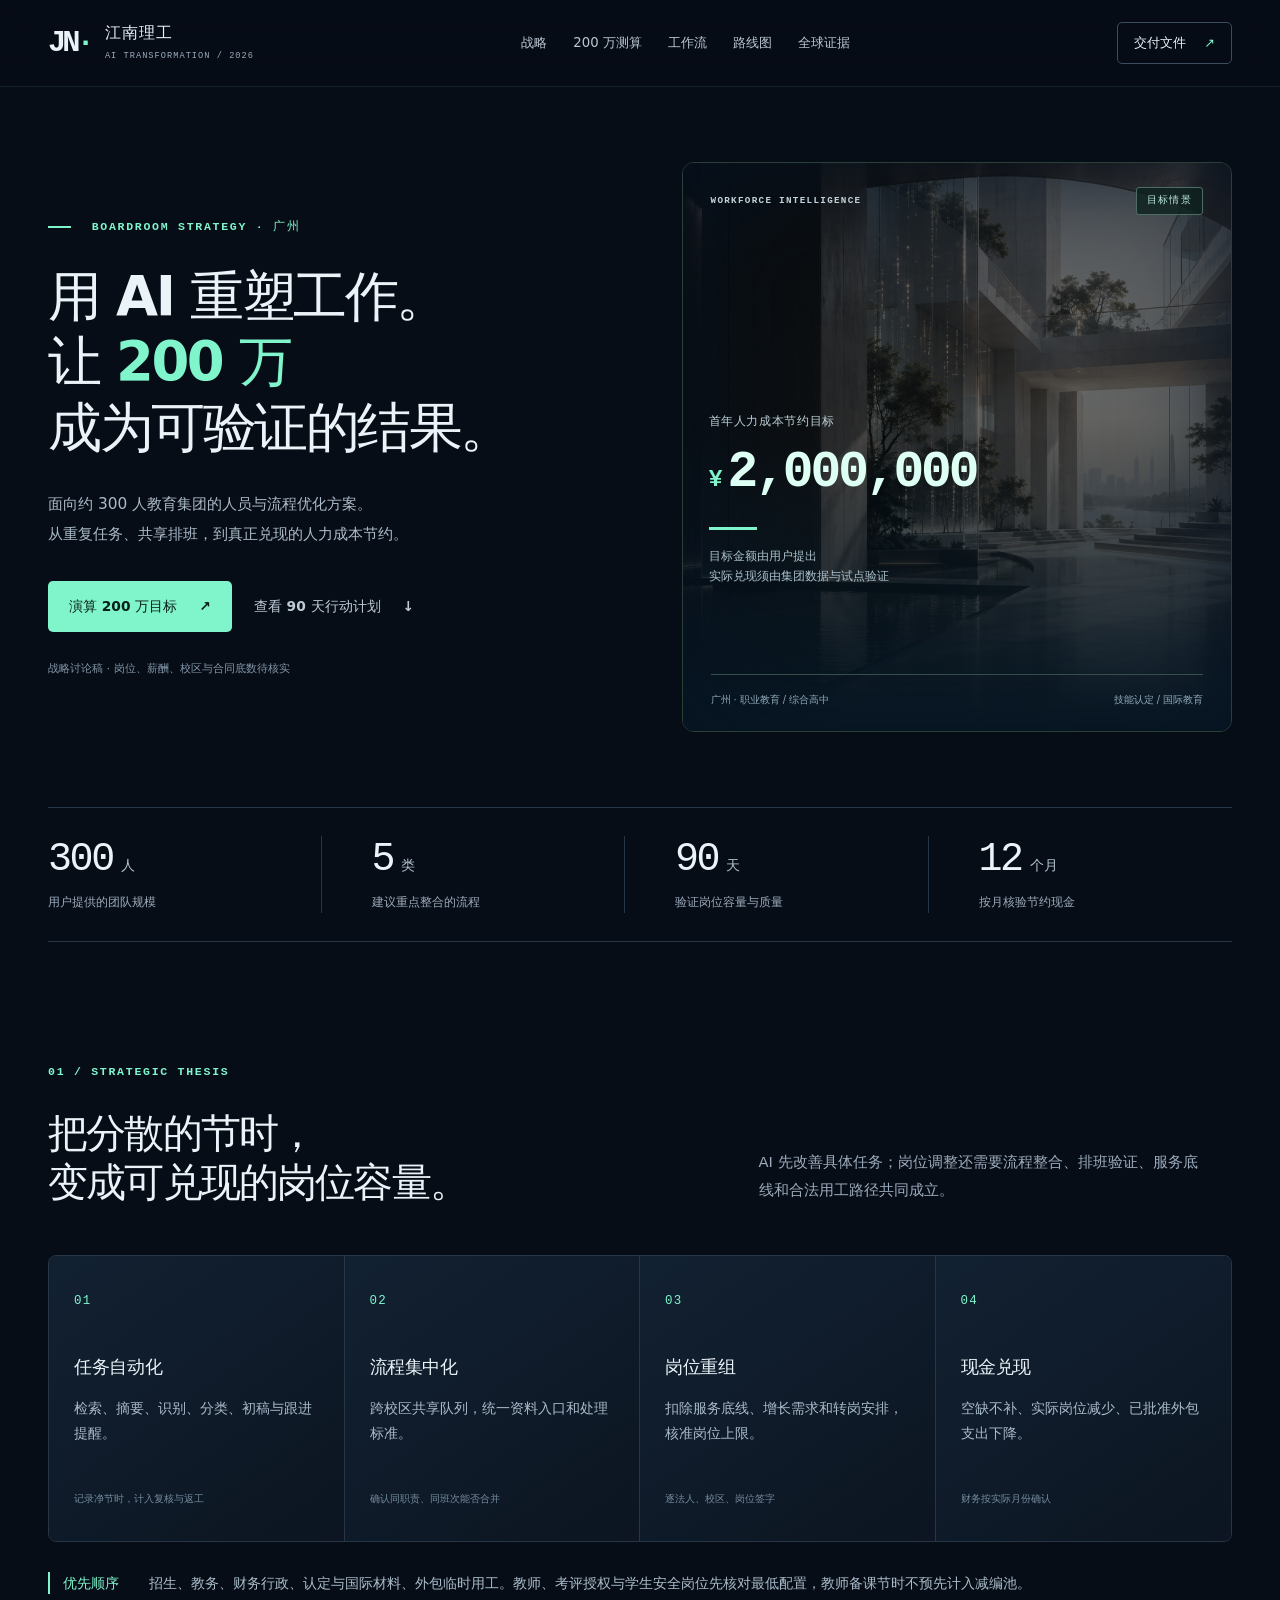
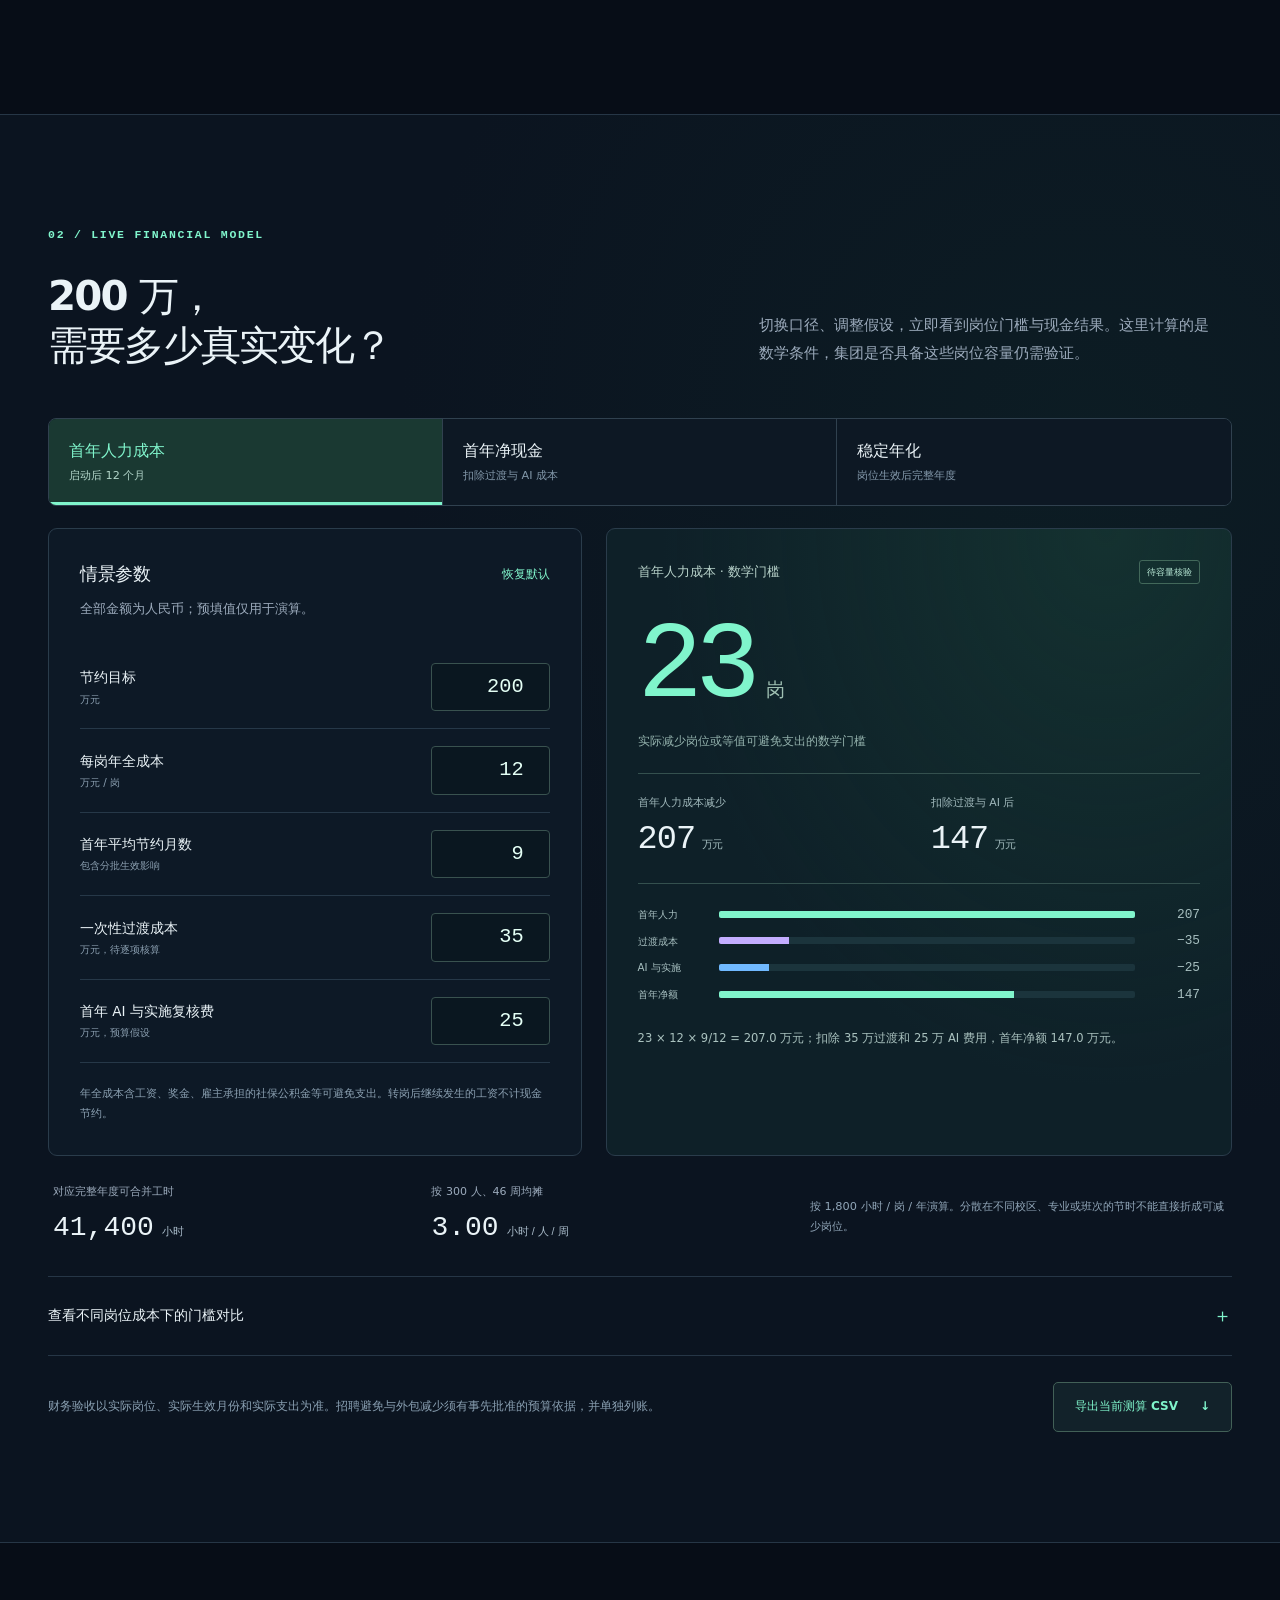
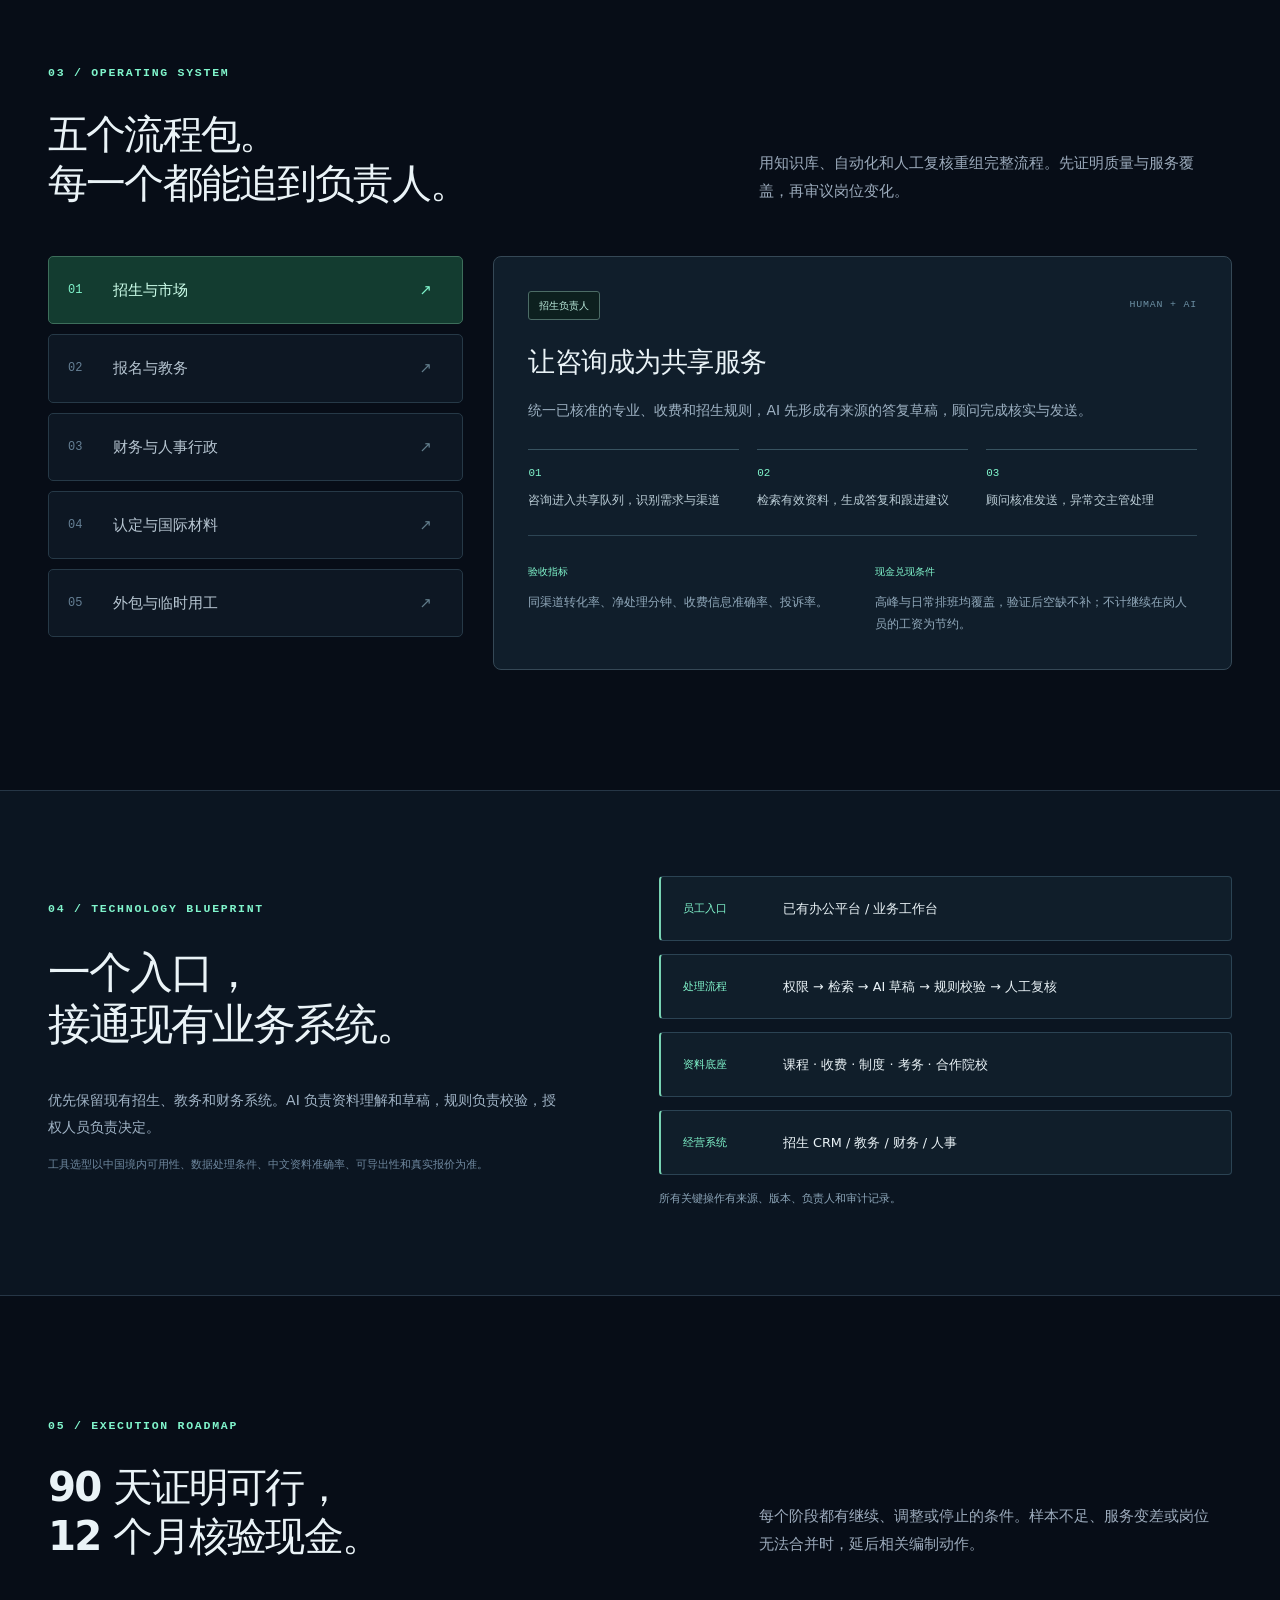
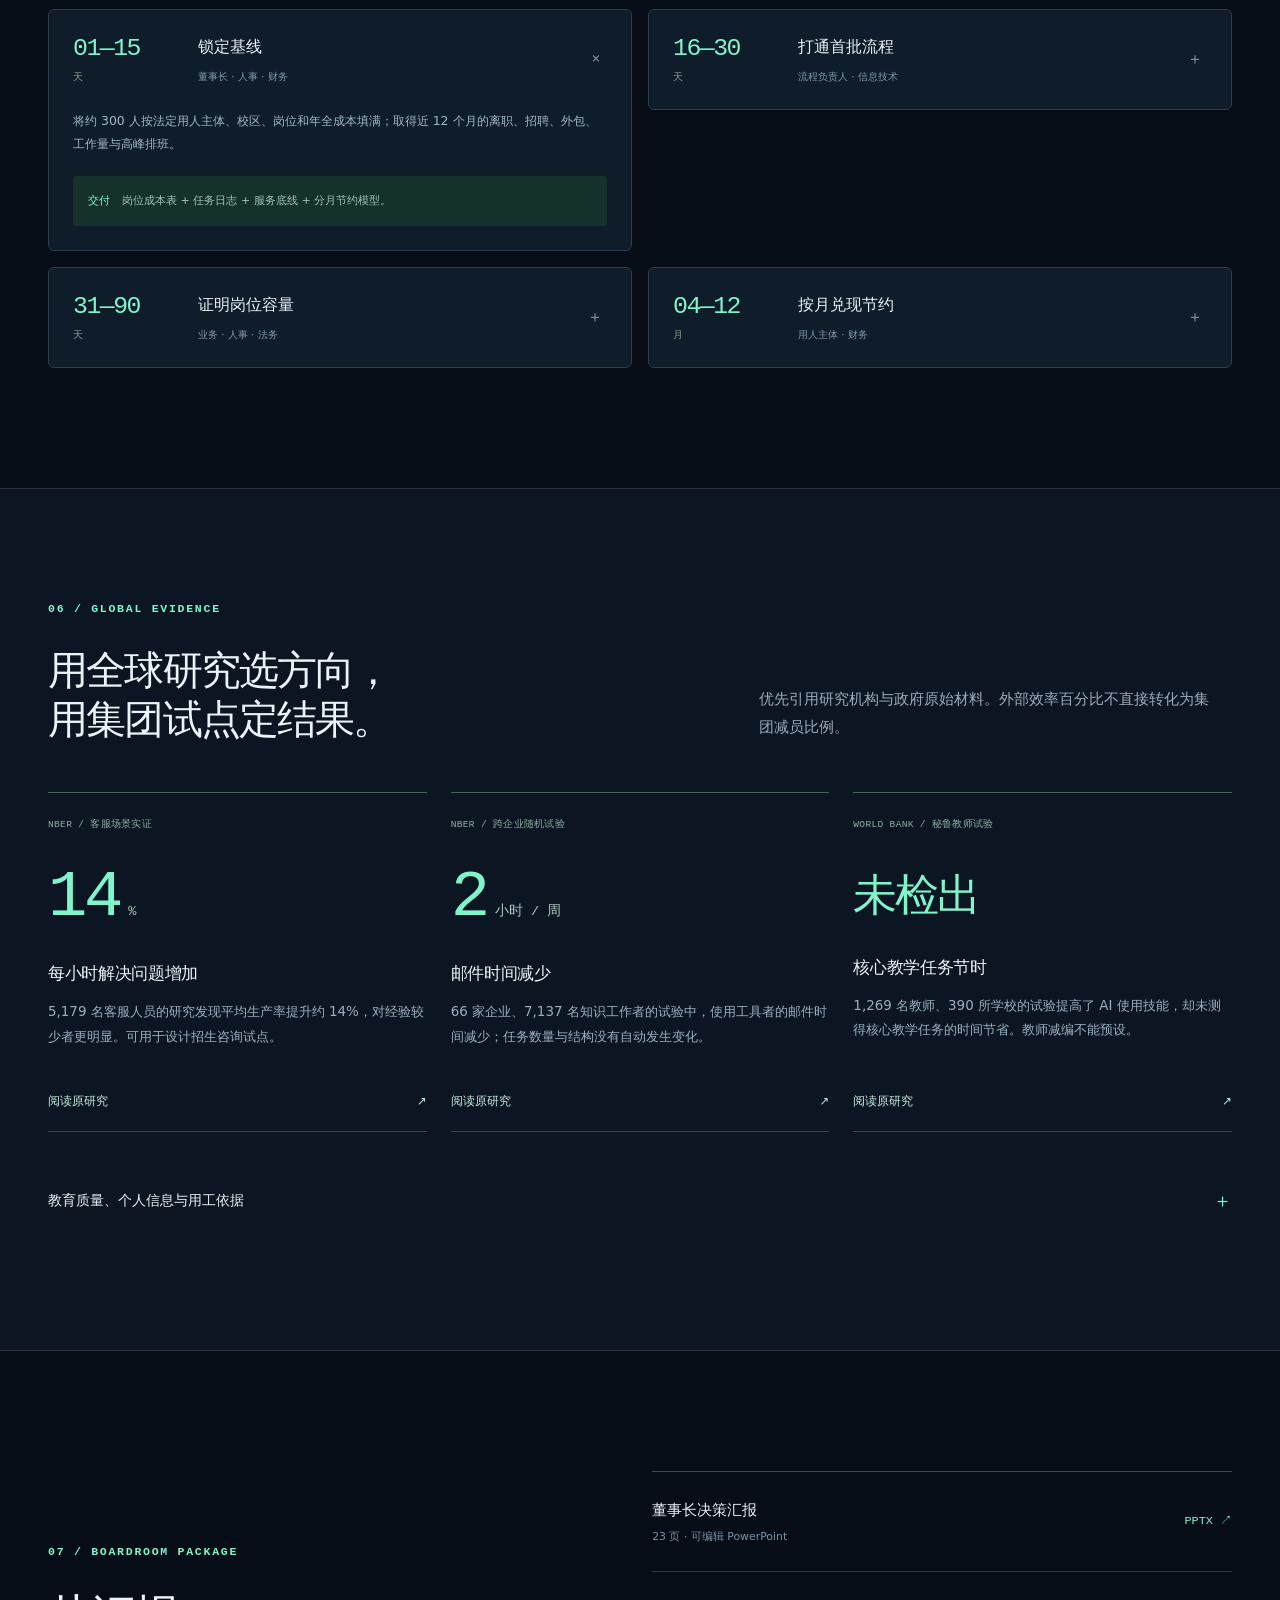
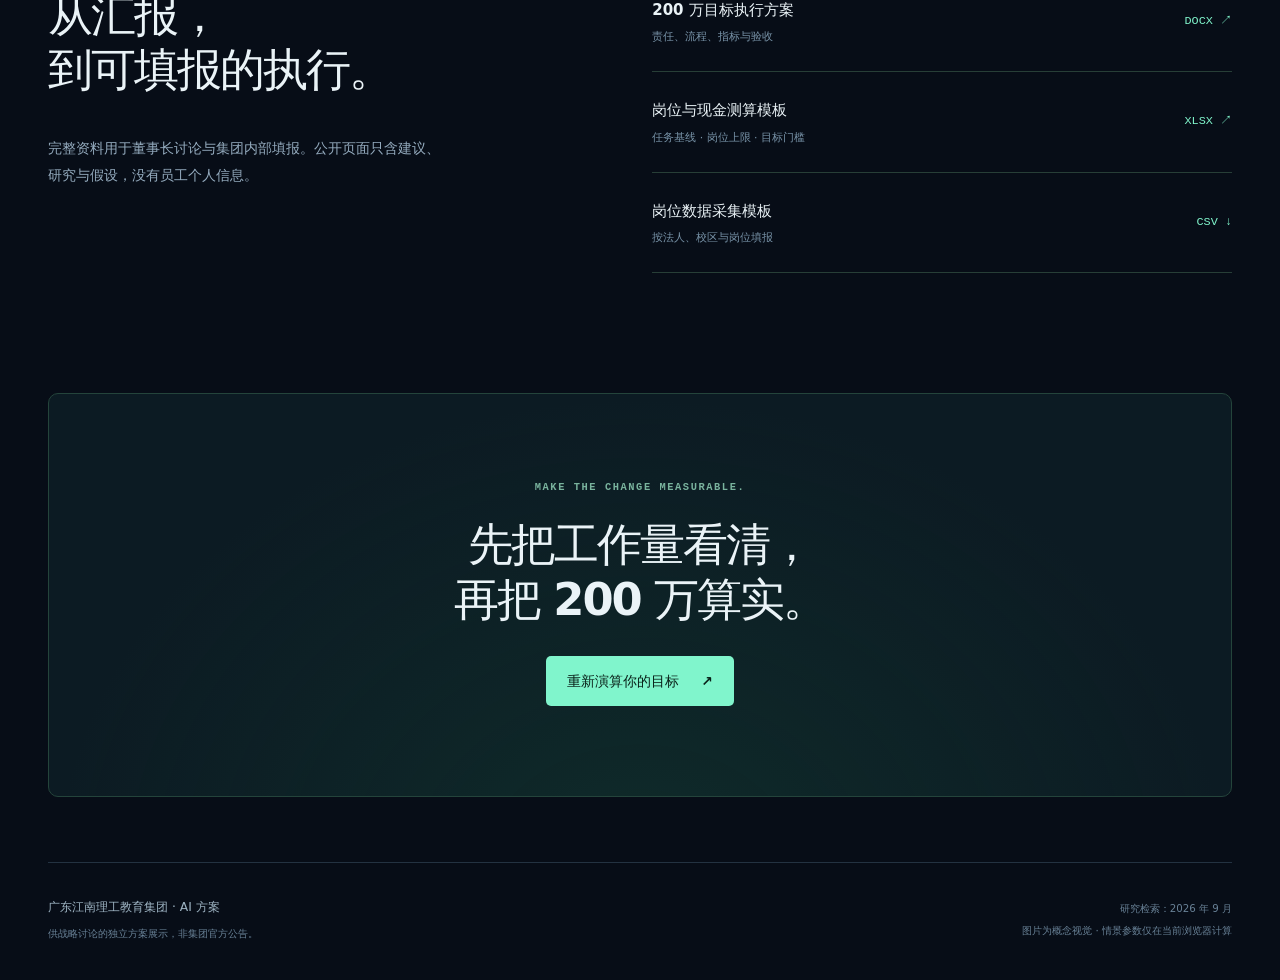
==== commit d5070d34: "Align asset and document URLs for GitHub Pages" ====
--- a/index.html
+++ b/index.html
@@ -29,7 +29,7 @@
    <p class="hero-disclosure">战略讨论稿 · 岗位、薪酬、校区与合同底数待核实</p>
   </div>
   <div class="hero-visual">
-   <img src="assets/education-future.png" alt="现代教育空间的概念视觉，并非集团真实校区" width="1536" height="1024" fetchpriority="high">
+   <img src="education-future.png" alt="现代教育空间的概念视觉，并非集团真实校区" width="1536" height="1024" fetchpriority="high">
    <div class="visual-shade"></div>
    <div class="visual-top"><span>WORKFORCE INTELLIGENCE</span><span class="outline-tag">目标情景</span></div>
    <div class="hero-number"><span class="label">首年人力成本节约目标</span><div><small>¥</small>2,000,000</div><span class="mini-rule"></span><p>目标金额由用户提出<br>实际兑现须由集团数据与试点验证</p></div>
@@ -97,7 +97,7 @@
   <details class="source-details"><summary>教育质量、个人信息与用工依据 <span>＋</span></summary><div class="source-grid"><a href="https://www.oecd.org/en/publications/results-from-talis-2024_90df6235-en/full-report/the-demands-of-teaching_0e941e2f.html" target="_blank" rel="noopener noreferrer">OECD · TALIS 2024 教师工作构成 ↗</a><a href="https://www.unesco.org/en/articles/guidance-generative-ai-education-and-research" target="_blank" rel="noopener noreferrer">UNESCO · 生成式 AI 教育指南 ↗</a><a href="https://www.mohrss.gov.cn/xxgk2020/fdzdgknr/zcfg/fl/202011/t20201102_394622_wap.html" target="_blank" rel="noopener noreferrer">人社部 · 劳动合同法 ↗</a><a href="https://www.moe.gov.cn/jyb_sjzl/sjzl_zcfg/zcfg_jyxzfg/202110/t20211029_575965.html" target="_blank" rel="noopener noreferrer">教育部 · 民办教育促进法实施条例 ↗</a><a href="https://www.cac.gov.cn/2021-08/20/c_1631050028355286.htm" target="_blank" rel="noopener noreferrer">中国网信网 · 个人信息保护法 ↗</a><a href="https://www.mohrss.gov.cn/xxgk2020/fdzdgknr/zcfg/gfxwj/rcrs/202312/t20231207_510180.html" target="_blank" rel="noopener noreferrer">人社部 · 技工院校设置标准 ↗</a></div><p>逐校核对教师资质、专任教师与安全覆盖要求；人员方案按具体用人主体审查适用条件、程序和补偿。学生与员工数据按用途、权限和保存期限管理。</p></details>
  </div></section>
 
- <section class="section wrap downloads" id="downloads"><div><p class="eyebrow">07 / BOARDROOM PACKAGE</p><h2>从汇报，<br>到可填报的执行。</h2><p>完整资料用于董事长讨论与集团内部填报。公开页面只含建议、研究与假设，没有员工个人信息。</p></div><div class="download-list"><a href="downloads/board-deck.pptx" download><span><b>董事长决策汇报</b><small>23 页 · 可编辑 PowerPoint</small></span><span class="file-type">PPTX ↗</span></a><a href="downloads/execution-plan.docx" download><span><b>200 万目标执行方案</b><small>责任、流程、指标与验收</small></span><span class="file-type">DOCX ↗</span></a><a href="downloads/workforce-model.xlsx" download><span><b>岗位与现金测算模板</b><small>任务基线 · 岗位上限 · 目标门槛</small></span><span class="file-type">XLSX ↗</span></a><button type="button" id="download-baseline"><span><b>岗位数据采集模板</b><small>按法人、校区与岗位填报</small></span><span class="file-type">CSV ↓</span></button></div></section>
+ <section class="section wrap downloads" id="downloads"><div><p class="eyebrow">07 / BOARDROOM PACKAGE</p><h2>从汇报，<br>到可填报的执行。</h2><p>完整资料用于董事长讨论与集团内部填报。公开页面只含建议、研究与假设，没有员工个人信息。</p></div><div class="download-list"><a href="board-deck.pptx" download><span><b>董事长决策汇报</b><small>23 页 · 可编辑 PowerPoint</small></span><span class="file-type">PPTX ↗</span></a><a href="execution-plan.docx" download><span><b>200 万目标执行方案</b><small>责任、流程、指标与验收</small></span><span class="file-type">DOCX ↗</span></a><a href="workforce-model.xlsx" download><span><b>岗位与现金测算模板</b><small>任务基线 · 岗位上限 · 目标门槛</small></span><span class="file-type">XLSX ↗</span></a><button type="button" id="download-baseline"><span><b>岗位数据采集模板</b><small>按法人、校区与岗位填报</small></span><span class="file-type">CSV ↓</span></button></div></section>
  <section class="closing wrap"><p class="eyebrow">MAKE THE CHANGE MEASURABLE.</p><h2>先把工作量看清，<br>再把 200 万算实。</h2><a class="button primary" href="#calculator">重新演算你的目标 <span>↗</span></a></section>
 </main>
 <footer class="wrap footer"><div><b>广东江南理工教育集团 · AI 方案</b><p>供战略讨论的独立方案展示，非集团官方公告。</p></div><div><p>研究检索：2026 年 9 月</p><p>图片为概念视觉 · 情景参数仅在当前浏览器计算</p></div></footer>
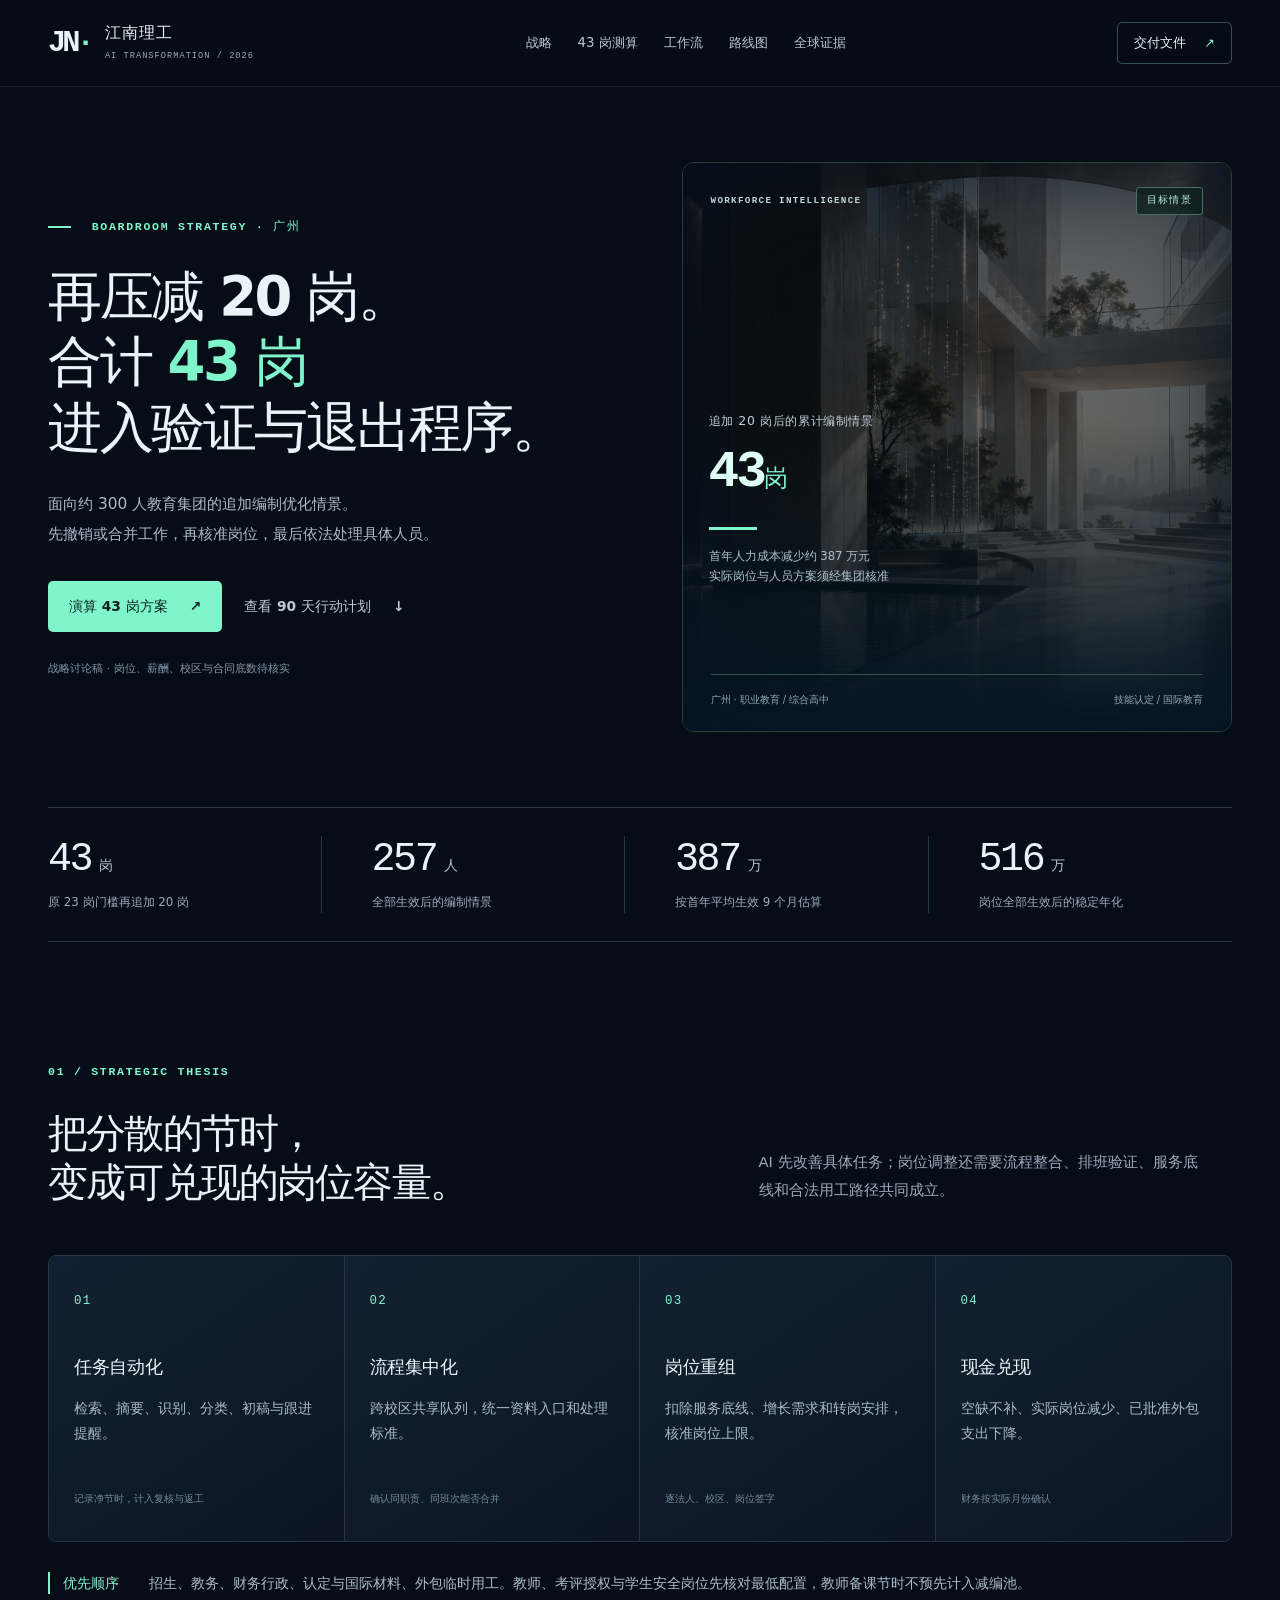
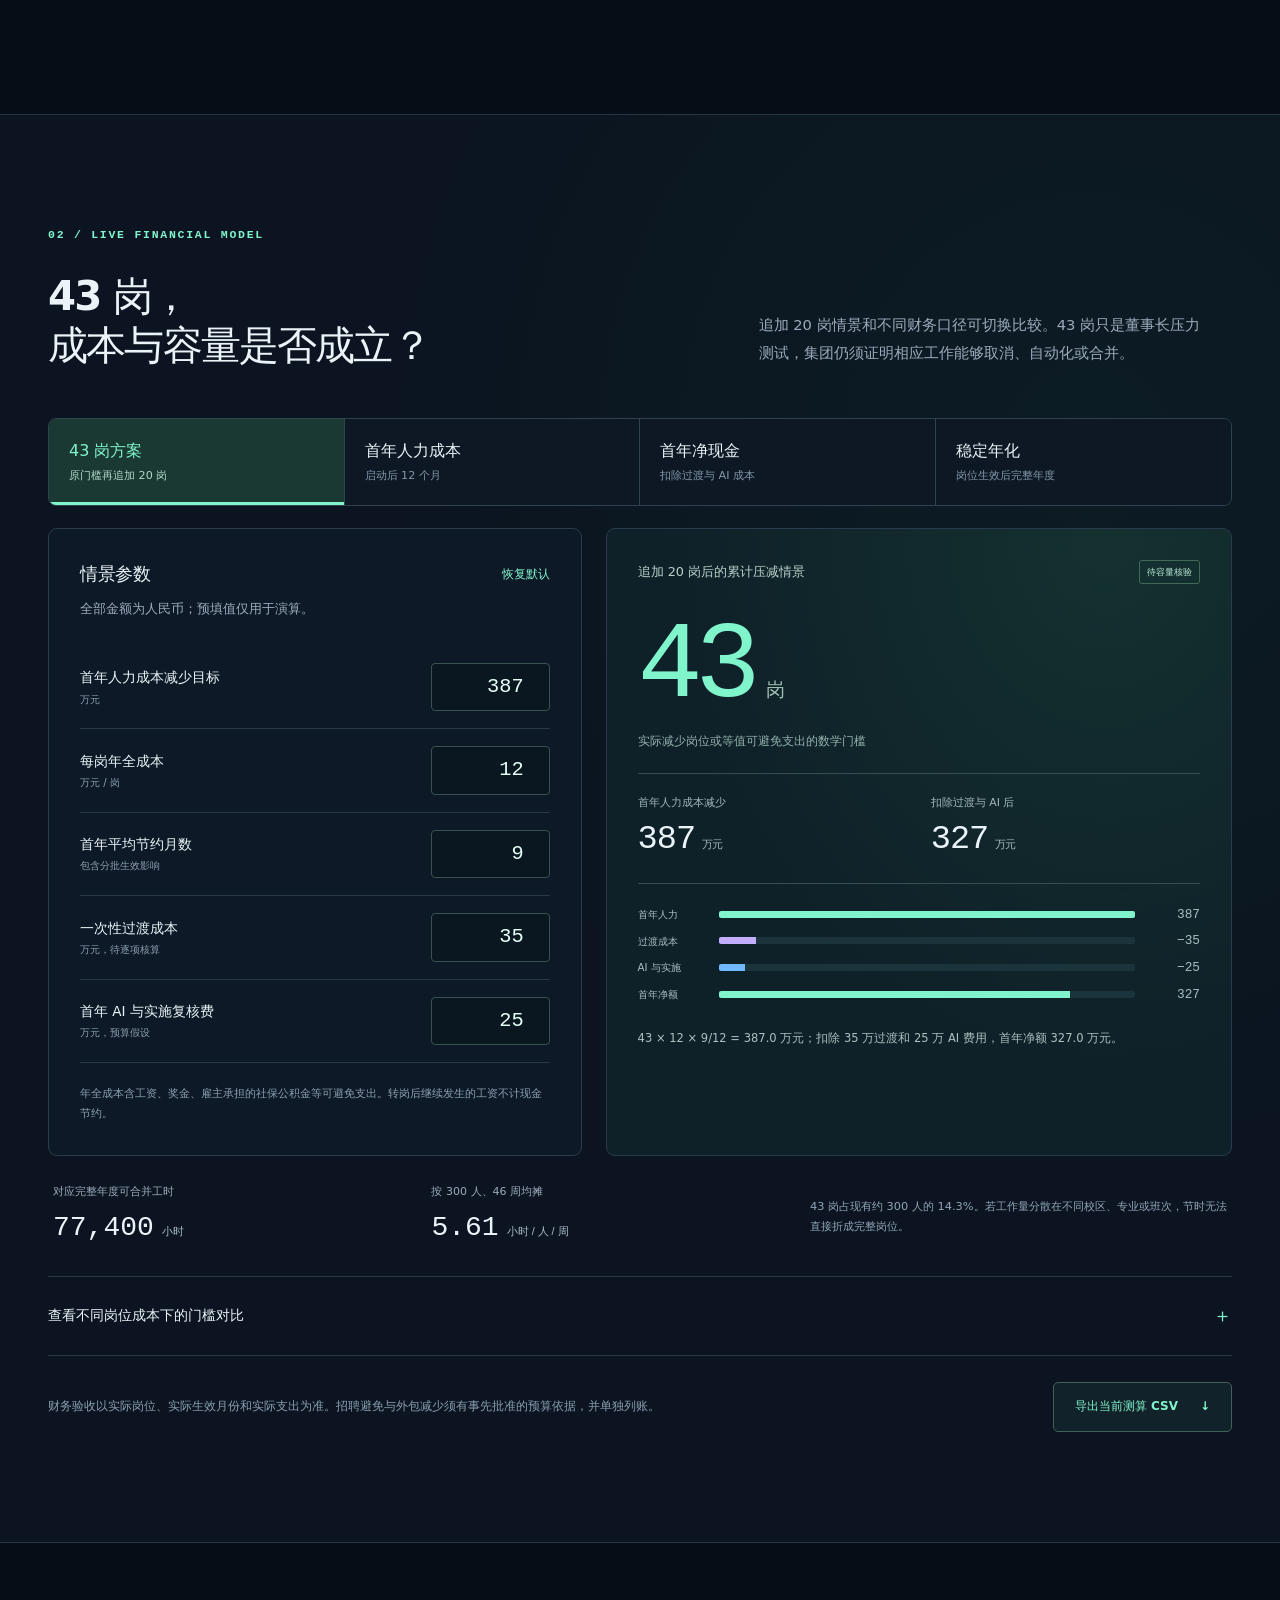
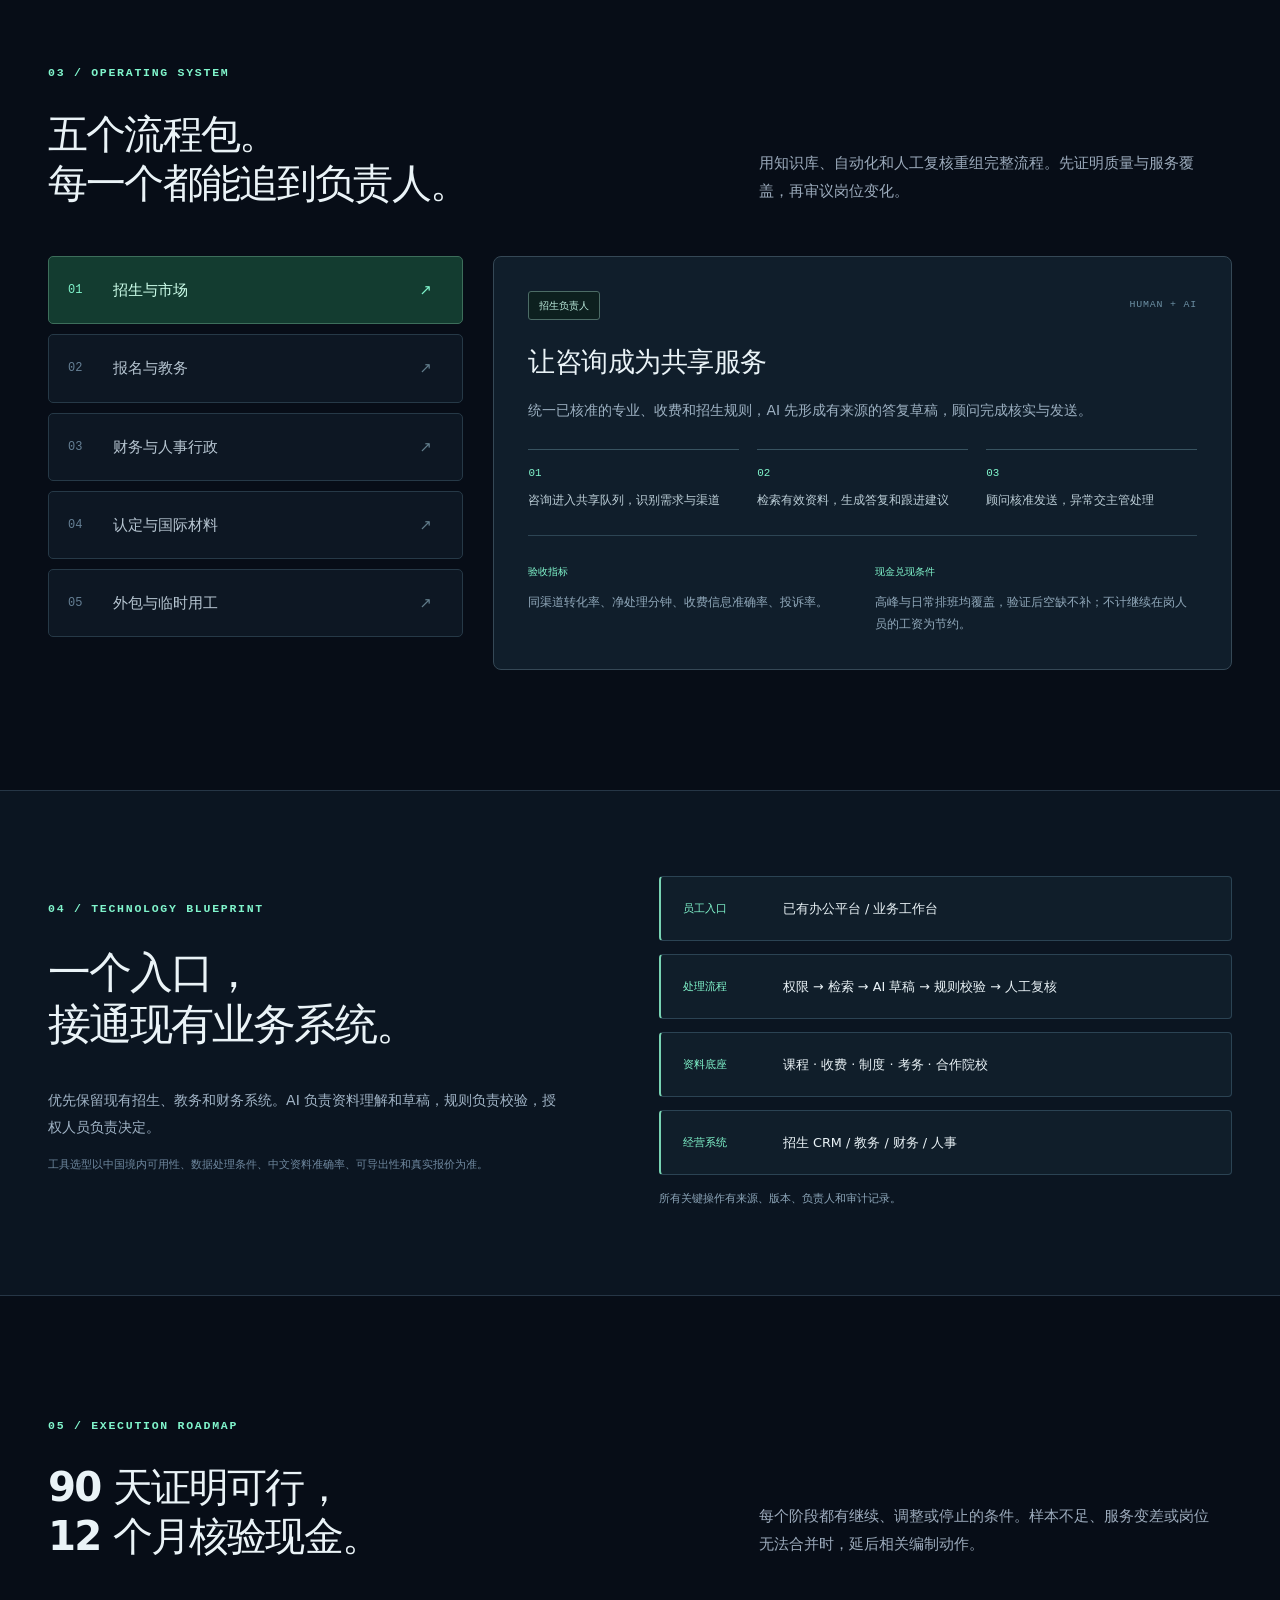
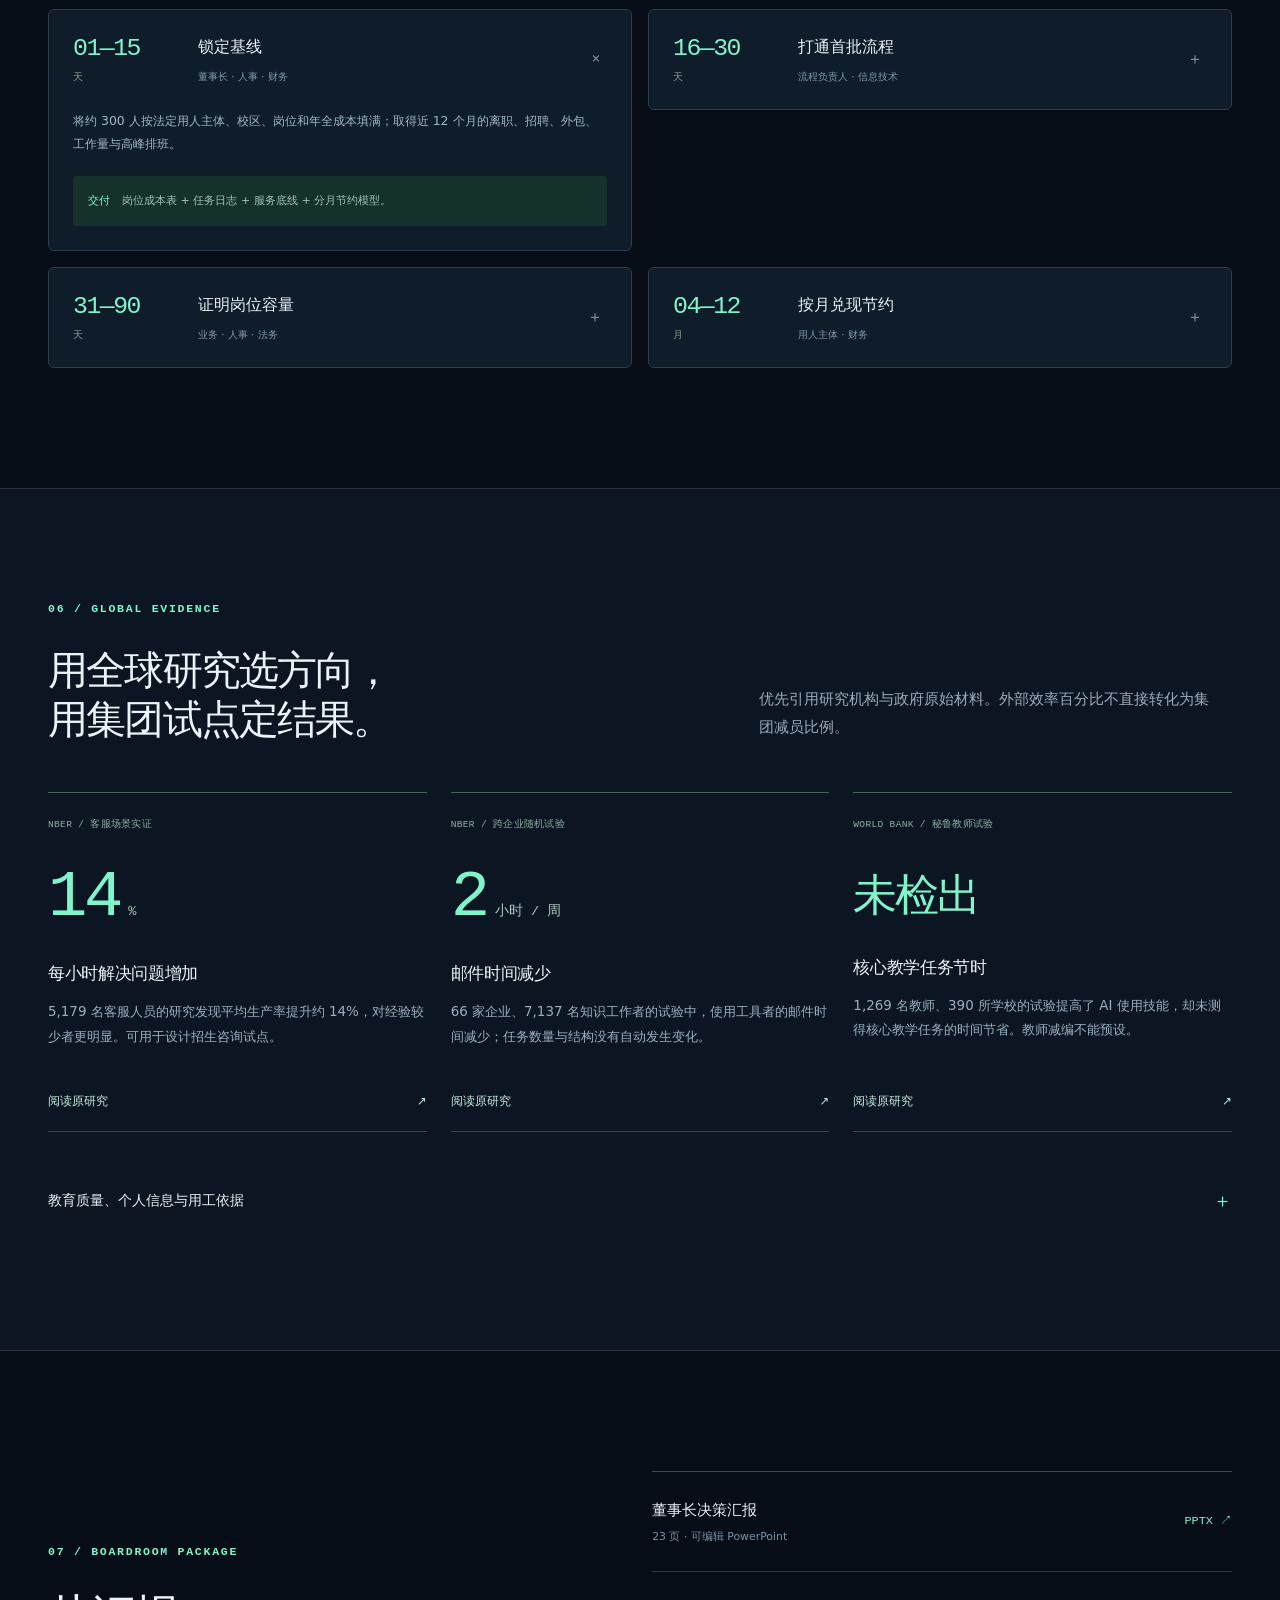
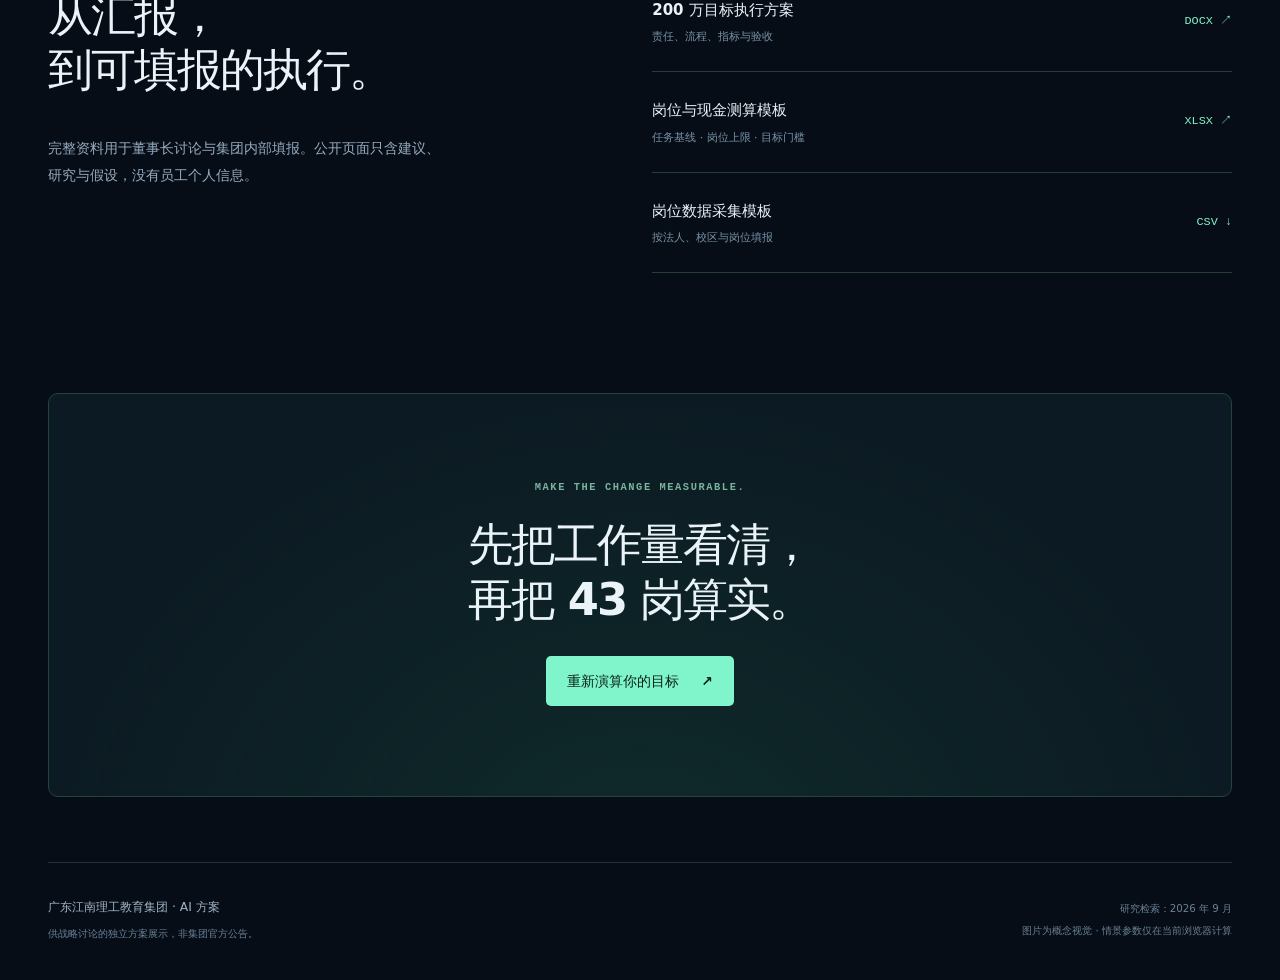
==== commit a25c6623: "Add 20 roles and publish cumulative 43-role workforce scenario" ====
--- a/index.html
+++ b/index.html
@@ -4,9 +4,10 @@
   <meta charset="utf-8">
   <meta name="viewport" content="width=device-width,initial-scale=1">
   <meta name="theme-color" content="#070d17">
-  <meta name="description" content="广东江南理工教育集团 AI 人力成本优化方案。以首年 200 万元为目标，交互测算、工作流设计、90 天验证和全球研究依据。所有岗位与薪酬情景待集团核验。">
-  <title>江南理工 · AI 人力优化 200 万目标</title>
+  <meta name="description" content="广东江南理工教育集团 AI 人力成本优化方案。合计压减 43 岗情景，首年人力成本减少约 387 万元，含交互测算、工作流设计和岗位退出闸门。">
+  <title>江南理工 · AI 编制优化 43 岗情景</title>
   <link rel="stylesheet" href="styles.css">
+  <style>.model-tabs{grid-template-columns:repeat(4,1fr)}@media(max-width:640px){.model-tabs{grid-template-columns:1fr 1fr}}</style>
   <script src="app.js" defer></script>
 </head>
 <body>
@@ -15,7 +16,7 @@
  <nav class="nav wrap" aria-label="主导航">
   <a class="brand" href="#" aria-label="江南理工 AI 方案首页"><span class="brand-mark" aria-hidden="true">JN<span>·</span></span><span>江南理工<span class="brand-sub">AI TRANSFORMATION / 2026</span></span></a>
   <button class="menu-toggle" aria-expanded="false" aria-controls="nav-links">导航 <span aria-hidden="true">＋</span></button>
-  <div class="nav-links" id="nav-links"><a href="#strategy">战略</a><a href="#calculator">200 万测算</a><a href="#workflows">工作流</a><a href="#roadmap">路线图</a><a href="#evidence">全球证据</a></div>
+  <div class="nav-links" id="nav-links"><a href="#strategy">战略</a><a href="#calculator">43 岗测算</a><a href="#workflows">工作流</a><a href="#roadmap">路线图</a><a href="#evidence">全球证据</a></div>
   <a class="nav-cta" href="#downloads">交付文件 <span aria-hidden="true">↗</span></a>
  </nav>
 </header>
@@ -23,20 +24,20 @@
  <section class="hero wrap">
   <div class="hero-copy">
    <p class="eyebrow"><span class="accent-line"></span> BOARDROOM STRATEGY · 广州</p>
-   <h1>用 AI 重塑工作。<br>让<span class="text-mint"> 200 万</span><br>成为可验证的结果。</h1>
-   <p class="hero-description">面向约 300 人教育集团的人员与流程优化方案。<br class="desktop">从重复任务、共享排班，到真正兑现的人力成本节约。</p>
-   <div class="hero-actions"><a class="button primary" href="#calculator">演算 200 万目标 <span aria-hidden="true">↗</span></a><a class="button quiet" href="#roadmap">查看 90 天行动计划 <span aria-hidden="true">↓</span></a></div>
+   <h1>再压减 20 岗。<br>合计<span class="text-mint"> 43 岗</span><br>进入验证与退出程序。</h1>
+   <p class="hero-description">面向约 300 人教育集团的追加编制优化情景。<br class="desktop">先撤销或合并工作，再核准岗位，最后依法处理具体人员。</p>
+   <div class="hero-actions"><a class="button primary" href="#calculator">演算 43 岗方案 <span aria-hidden="true">↗</span></a><a class="button quiet" href="#roadmap">查看 90 天行动计划 <span aria-hidden="true">↓</span></a></div>
    <p class="hero-disclosure">战略讨论稿 · 岗位、薪酬、校区与合同底数待核实</p>
   </div>
   <div class="hero-visual">
    <img src="education-future.png" alt="现代教育空间的概念视觉，并非集团真实校区" width="1536" height="1024" fetchpriority="high">
    <div class="visual-shade"></div>
    <div class="visual-top"><span>WORKFORCE INTELLIGENCE</span><span class="outline-tag">目标情景</span></div>
-   <div class="hero-number"><span class="label">首年人力成本节约目标</span><div><small>¥</small>2,000,000</div><span class="mini-rule"></span><p>目标金额由用户提出<br>实际兑现须由集团数据与试点验证</p></div>
+   <div class="hero-number"><span class="label">追加 20 岗后的累计编制情景</span><div>43<small>岗</small></div><span class="mini-rule"></span><p>首年人力成本减少约 387 万元<br>实际岗位与人员方案须经集团核准</p></div>
    <div class="visual-bottom"><span>广州 · 职业教育 / 综合高中</span><span>技能认定 / 国际教育</span></div>
   </div>
  </section>
- <div class="wrap facts-strip"><div><b>300<span>人</span></b><p>用户提供的团队规模</p></div><div><b>5<span>类</span></b><p>建议重点整合的流程</p></div><div><b>90<span>天</span></b><p>验证岗位容量与质量</p></div><div><b>12<span>个月</span></b><p>按月核验节约现金</p></div></div>
+ <div class="wrap facts-strip"><div><b>43<span>岗</span></b><p>原 23 岗门槛再追加 20 岗</p></div><div><b>257<span>人</span></b><p>全部生效后的编制情景</p></div><div><b>387<span>万</span></b><p>按首年平均生效 9 个月估算</p></div><div><b>516<span>万</span></b><p>岗位全部生效后的稳定年化</p></div></div>
 
  <section id="strategy" class="section wrap">
   <div class="section-heading"><div><p class="eyebrow">01 / STRATEGIC THESIS</p><h2>把分散的节时，<br>变成可兑现的岗位容量。</h2></div><p>AI 先改善具体任务；岗位调整还需要流程整合、排班验证、服务底线和合法用工路径共同成立。</p></div>
@@ -51,13 +52,13 @@
 
  <section class="calculator-section" id="calculator">
   <div class="wrap">
-   <div class="section-heading"><div><p class="eyebrow">02 / LIVE FINANCIAL MODEL</p><h2>200 万，<br>需要多少真实变化？</h2></div><p>切换口径、调整假设，立即看到岗位门槛与现金结果。这里计算的是数学条件，集团是否具备这些岗位容量仍需验证。</p></div>
-   <div class="model-tabs" role="tablist" aria-label="目标计算口径"><button role="tab" aria-selected="true" id="mode-payroll" aria-controls="model-panel" data-mode="payroll">首年人力成本<span>启动后 12 个月</span></button><button role="tab" aria-selected="false" tabindex="-1" id="mode-net" aria-controls="model-panel" data-mode="net">首年净现金<span>扣除过渡与 AI 成本</span></button><button role="tab" aria-selected="false" tabindex="-1" id="mode-annual" aria-controls="model-panel" data-mode="annual">稳定年化<span>岗位生效后完整年度</span></button></div>
+   <div class="section-heading"><div><p class="eyebrow">02 / LIVE FINANCIAL MODEL</p><h2>43 岗，<br>成本与容量是否成立？</h2></div><p>追加 20 岗情景和不同财务口径可切换比较。43 岗只是董事长压力测试，集团仍须证明相应工作能够取消、自动化或合并。</p></div>
+   <div class="model-tabs" role="tablist" aria-label="目标计算口径"><button role="tab" aria-selected="true" id="mode-mandate" aria-controls="model-panel" data-mode="mandate">43 岗方案<span>原门槛再追加 20 岗</span></button><button role="tab" aria-selected="false" tabindex="-1" id="mode-payroll" aria-controls="model-panel" data-mode="payroll">首年人力成本<span>启动后 12 个月</span></button><button role="tab" aria-selected="false" tabindex="-1" id="mode-net" aria-controls="model-panel" data-mode="net">首年净现金<span>扣除过渡与 AI 成本</span></button><button role="tab" aria-selected="false" tabindex="-1" id="mode-annual" aria-controls="model-panel" data-mode="annual">稳定年化<span>岗位生效后完整年度</span></button></div>
    <div class="model-grid" id="model-panel" role="tabpanel" aria-labelledby="mode-payroll">
     <form class="model-inputs" onsubmit="return false">
      <div class="panel-heading"><h3>情景参数</h3><button class="text-button" id="reset-model" type="button">恢复默认</button></div>
      <p class="small muted">全部金额为人民币；预填值仅用于演算。</p>
-     <label class="input-row" for="target"><span>节约目标<small>万元</small></span><input id="target" name="target" type="number" min="1" max="10000" step="1" value="200" inputmode="decimal"></label>
+     <label class="input-row" for="target"><span>首年人力成本减少目标<small>万元</small></span><input id="target" name="target" type="number" min="1" max="10000" step="1" value="387" inputmode="decimal"></label>
      <label class="input-row" for="salary"><span>每岗年全成本<small>万元 / 岗</small></span><input id="salary" name="salary" type="number" min="0.1" max="1000" step="0.1" value="12" inputmode="decimal"></label>
      <label class="input-row" for="months"><span>首年平均节约月数<small>包含分批生效影响</small></span><input id="months" name="months" type="number" min="1" max="12" step="0.5" value="9" inputmode="decimal"></label>
      <label class="input-row" for="transition"><span>一次性过渡成本<small>万元，待逐项核算</small></span><input id="transition" name="transition" type="number" min="0" max="10000" step="1" value="35" inputmode="decimal"></label>
@@ -66,14 +67,14 @@
     </form>
     <div class="model-results" aria-live="polite" aria-atomic="true">
      <div class="result-top"><span class="result-kicker" id="result-context">首年人力成本 · 数学门槛</span><span class="scenario-tag">待容量核验</span></div>
-     <div class="roles-number"><span id="required-roles">23</span><small>岗</small></div>
+     <div class="roles-number"><span id="required-roles">43</span><small>岗</small></div>
      <p class="roles-caption" id="roles-caption">按当前假设，至少减少对应的可避免人力支出</p>
      <div class="result-stats"><div><span id="gross-label">首年人力成本减少</span><b id="gross-saving">207<span>万元</span></b></div><div><span id="net-label">扣除过渡与 AI 后</span><b id="net-saving">147<span>万元</span></b></div></div>
      <div class="cash-chart" aria-label="人力费用、过渡成本、AI成本及净节约比较"><div class="cash-row"><span id="chart-gross-label">人力减少</span><div class="bar-track"><i id="bar-gross" class="bar mint"></i></div><b id="bar-gross-value">207</b></div><div class="cash-row"><span>过渡成本</span><div class="bar-track"><i id="bar-transition" class="bar lavender"></i></div><b id="bar-transition-value">−35</b></div><div class="cash-row"><span>AI 与实施</span><div class="bar-track"><i id="bar-ai" class="bar blue"></i></div><b id="bar-ai-value">−25</b></div><div class="cash-row"><span id="chart-net-label">首年净额</span><div class="bar-track"><i id="bar-net" class="bar mint"></i></div><b id="bar-net-value">147</b></div></div>
-     <p id="formula" class="formula">23 × 12 × 9/12 = 207 万元；207 − 35 − 25 = 147 万元。</p>
+     <p id="formula" class="formula">43 × 12 × 9/12 = 387 万元；扣除 35 万过渡和 25 万 AI 费用，首年净额 327 万元。</p>
     </div>
    </div>
-   <div class="capacity-strip"><div><span>对应完整年度可合并工时</span><b id="capacity-hours">41,400<span>小时</span></b></div><div><span>按 300 人、46 周均摊</span><b id="weekly-hours">3.00<span>小时 / 人 / 周</span></b></div><p>按 1,800 小时 / 岗 / 年演算。分散在不同校区、专业或班次的节时不能直接折成可减少岗位。</p></div>
+   <div class="capacity-strip"><div><span>对应完整年度可合并工时</span><b id="capacity-hours">77,400<span>小时</span></b></div><div><span>按 300 人、46 周均摊</span><b id="weekly-hours">5.61<span>小时 / 人 / 周</span></b></div><p>43 岗占现有约 300 人的 14.3%。若工作量分散在不同校区、专业或班次，节时无法直接折成完整岗位。</p></div>
    <details class="sensitivity"><summary>查看不同岗位成本下的门槛对比 <span aria-hidden="true">＋</span></summary><div class="table-scroll"><table><caption>沿用当前节约月份及过渡、AI 费用假设</caption><thead><tr><th scope="col">年全成本</th><th scope="col">稳定年化人力减少</th><th scope="col">首年人力减少</th><th scope="col">首年净现金</th></tr></thead><tbody id="sensitivity-body"></tbody></table></div></details>
    <div class="model-bottom"><p>财务验收以实际岗位、实际生效月份和实际支出为准。招聘避免与外包减少须有事先批准的预算依据，并单独列账。</p><button class="button secondary" id="export-scenario" type="button">导出当前测算 CSV <span aria-hidden="true">↓</span></button></div>
   </div>
@@ -98,7 +99,7 @@
  </div></section>
 
  <section class="section wrap downloads" id="downloads"><div><p class="eyebrow">07 / BOARDROOM PACKAGE</p><h2>从汇报，<br>到可填报的执行。</h2><p>完整资料用于董事长讨论与集团内部填报。公开页面只含建议、研究与假设，没有员工个人信息。</p></div><div class="download-list"><a href="board-deck.pptx" download><span><b>董事长决策汇报</b><small>23 页 · 可编辑 PowerPoint</small></span><span class="file-type">PPTX ↗</span></a><a href="execution-plan.docx" download><span><b>200 万目标执行方案</b><small>责任、流程、指标与验收</small></span><span class="file-type">DOCX ↗</span></a><a href="workforce-model.xlsx" download><span><b>岗位与现金测算模板</b><small>任务基线 · 岗位上限 · 目标门槛</small></span><span class="file-type">XLSX ↗</span></a><button type="button" id="download-baseline"><span><b>岗位数据采集模板</b><small>按法人、校区与岗位填报</small></span><span class="file-type">CSV ↓</span></button></div></section>
- <section class="closing wrap"><p class="eyebrow">MAKE THE CHANGE MEASURABLE.</p><h2>先把工作量看清，<br>再把 200 万算实。</h2><a class="button primary" href="#calculator">重新演算你的目标 <span>↗</span></a></section>
+ <section class="closing wrap"><p class="eyebrow">MAKE THE CHANGE MEASURABLE.</p><h2>先把工作量看清，<br>再把 43 岗算实。</h2><a class="button primary" href="#calculator">重新演算你的目标 <span>↗</span></a></section>
 </main>
 <footer class="wrap footer"><div><b>广东江南理工教育集团 · AI 方案</b><p>供战略讨论的独立方案展示，非集团官方公告。</p></div><div><p>研究检索：2026 年 9 月</p><p>图片为概念视觉 · 情景参数仅在当前浏览器计算</p></div></footer>
 <div class="toast" id="toast" role="status" aria-live="polite"></div>
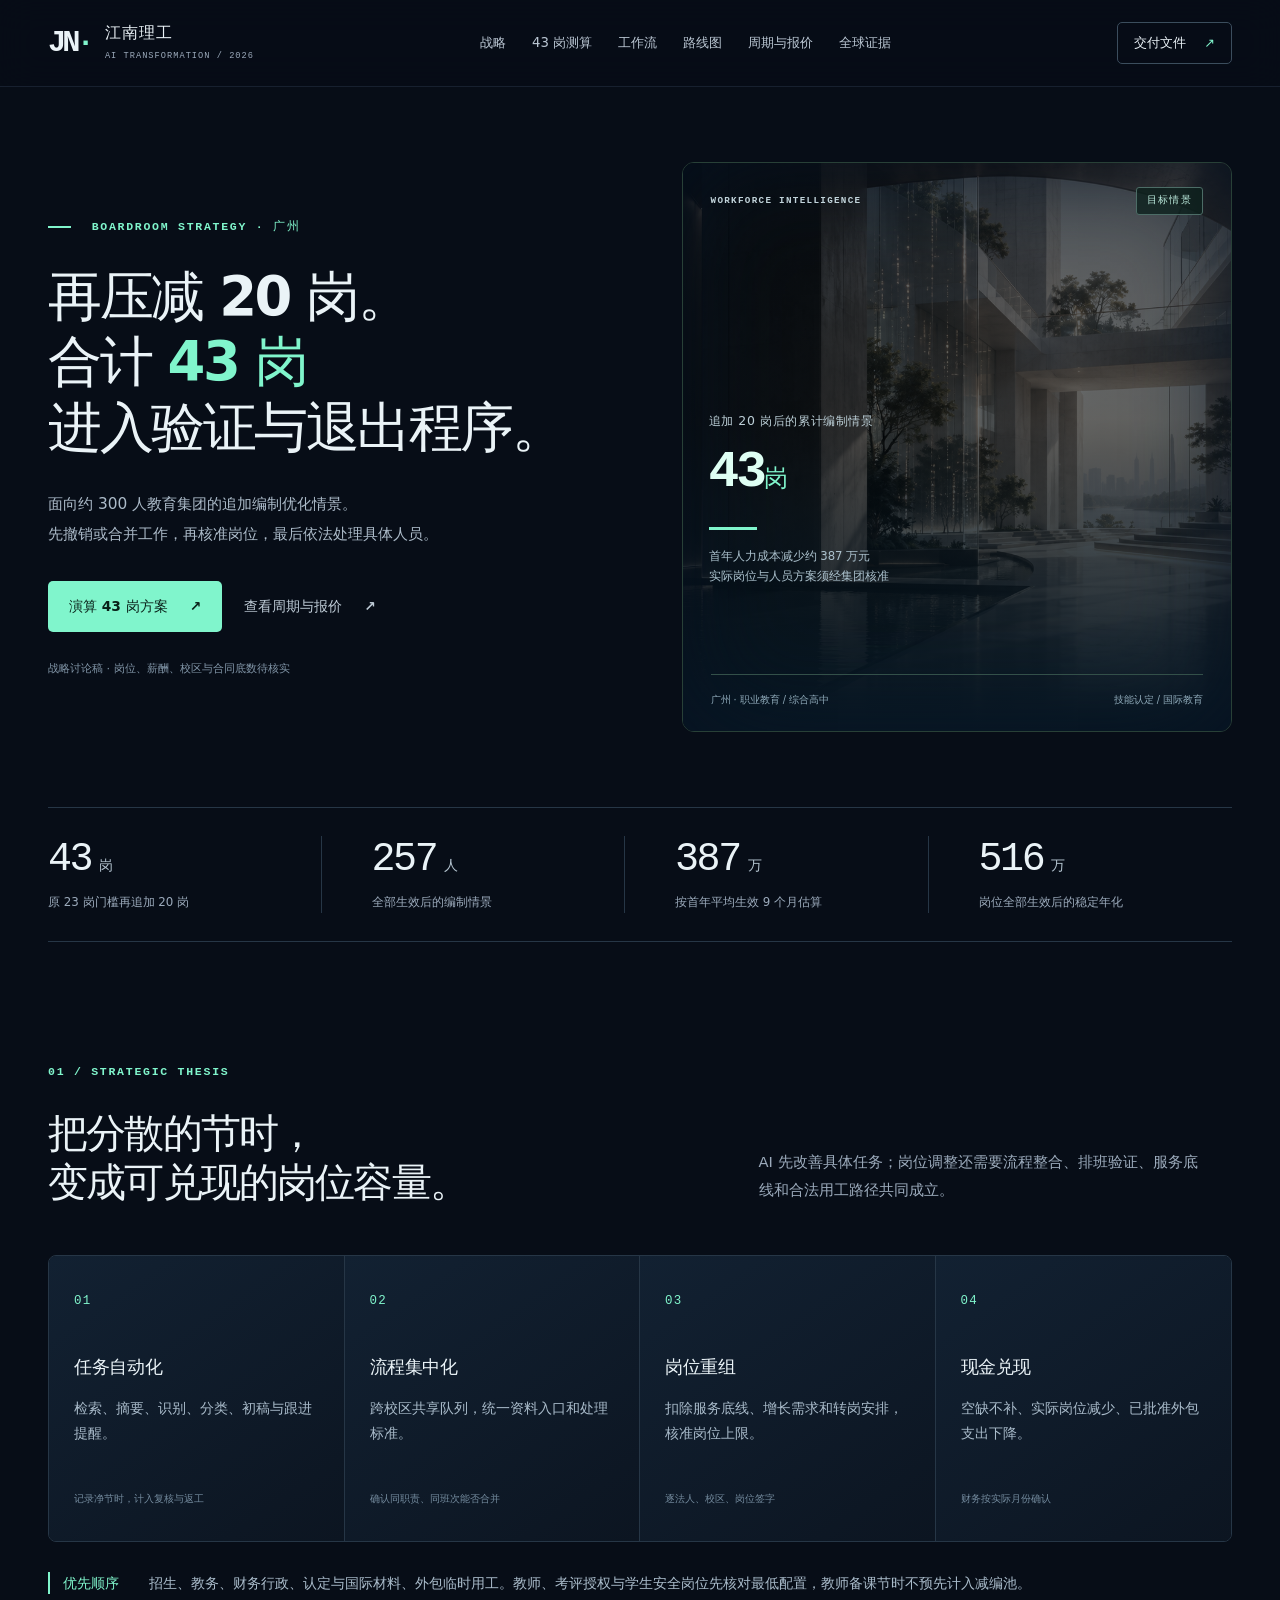
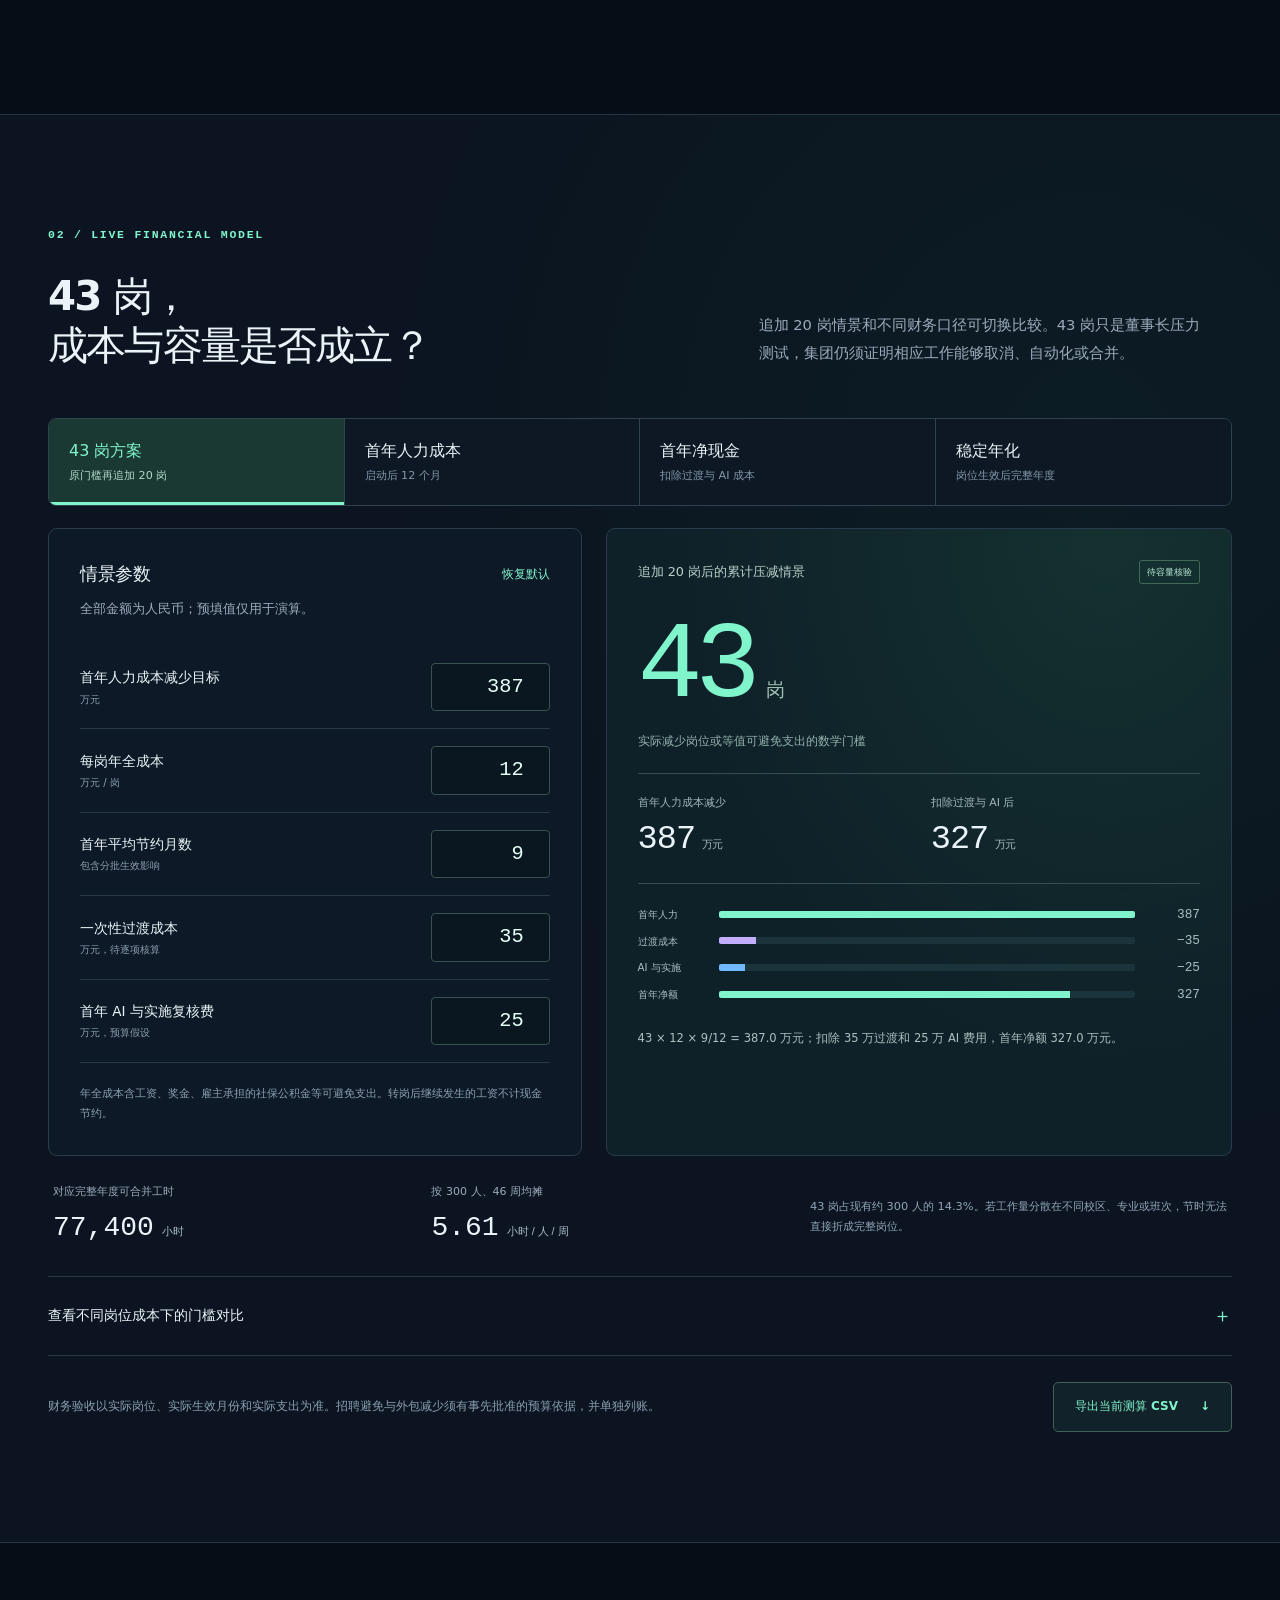
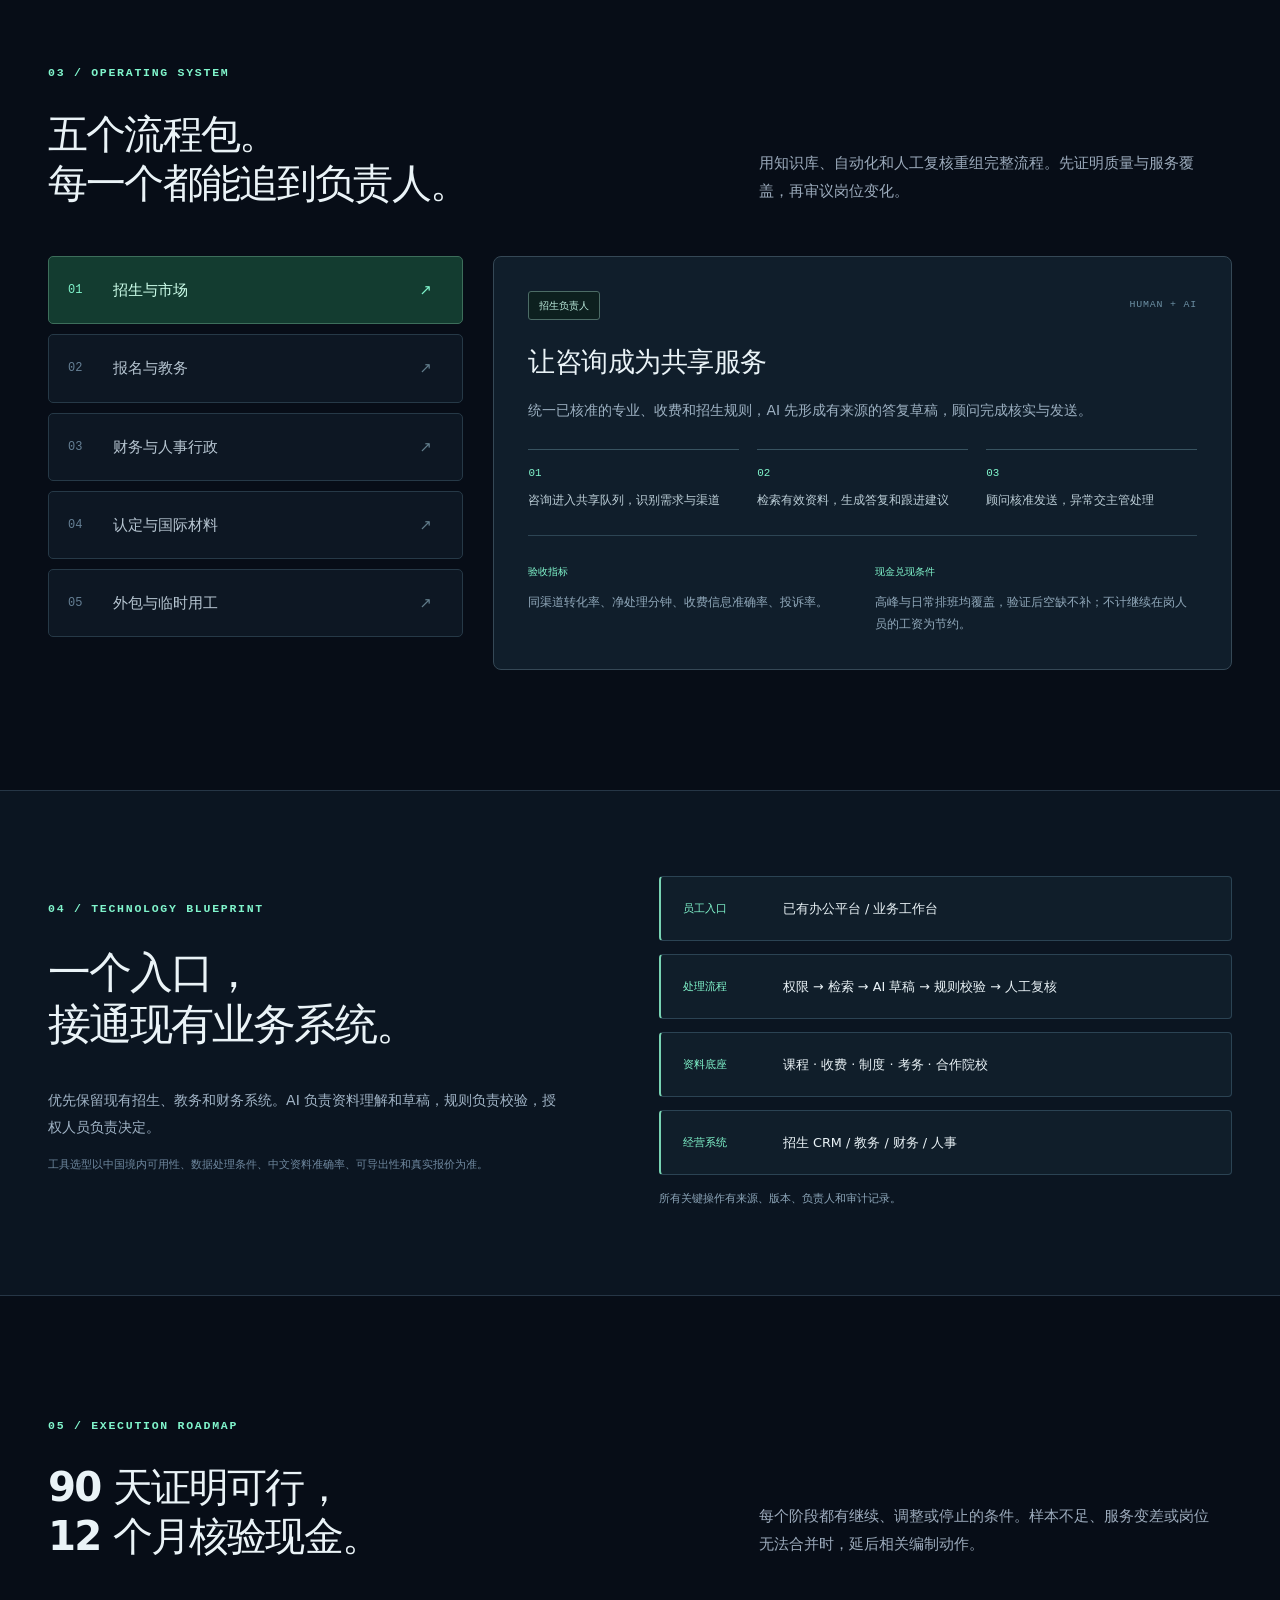
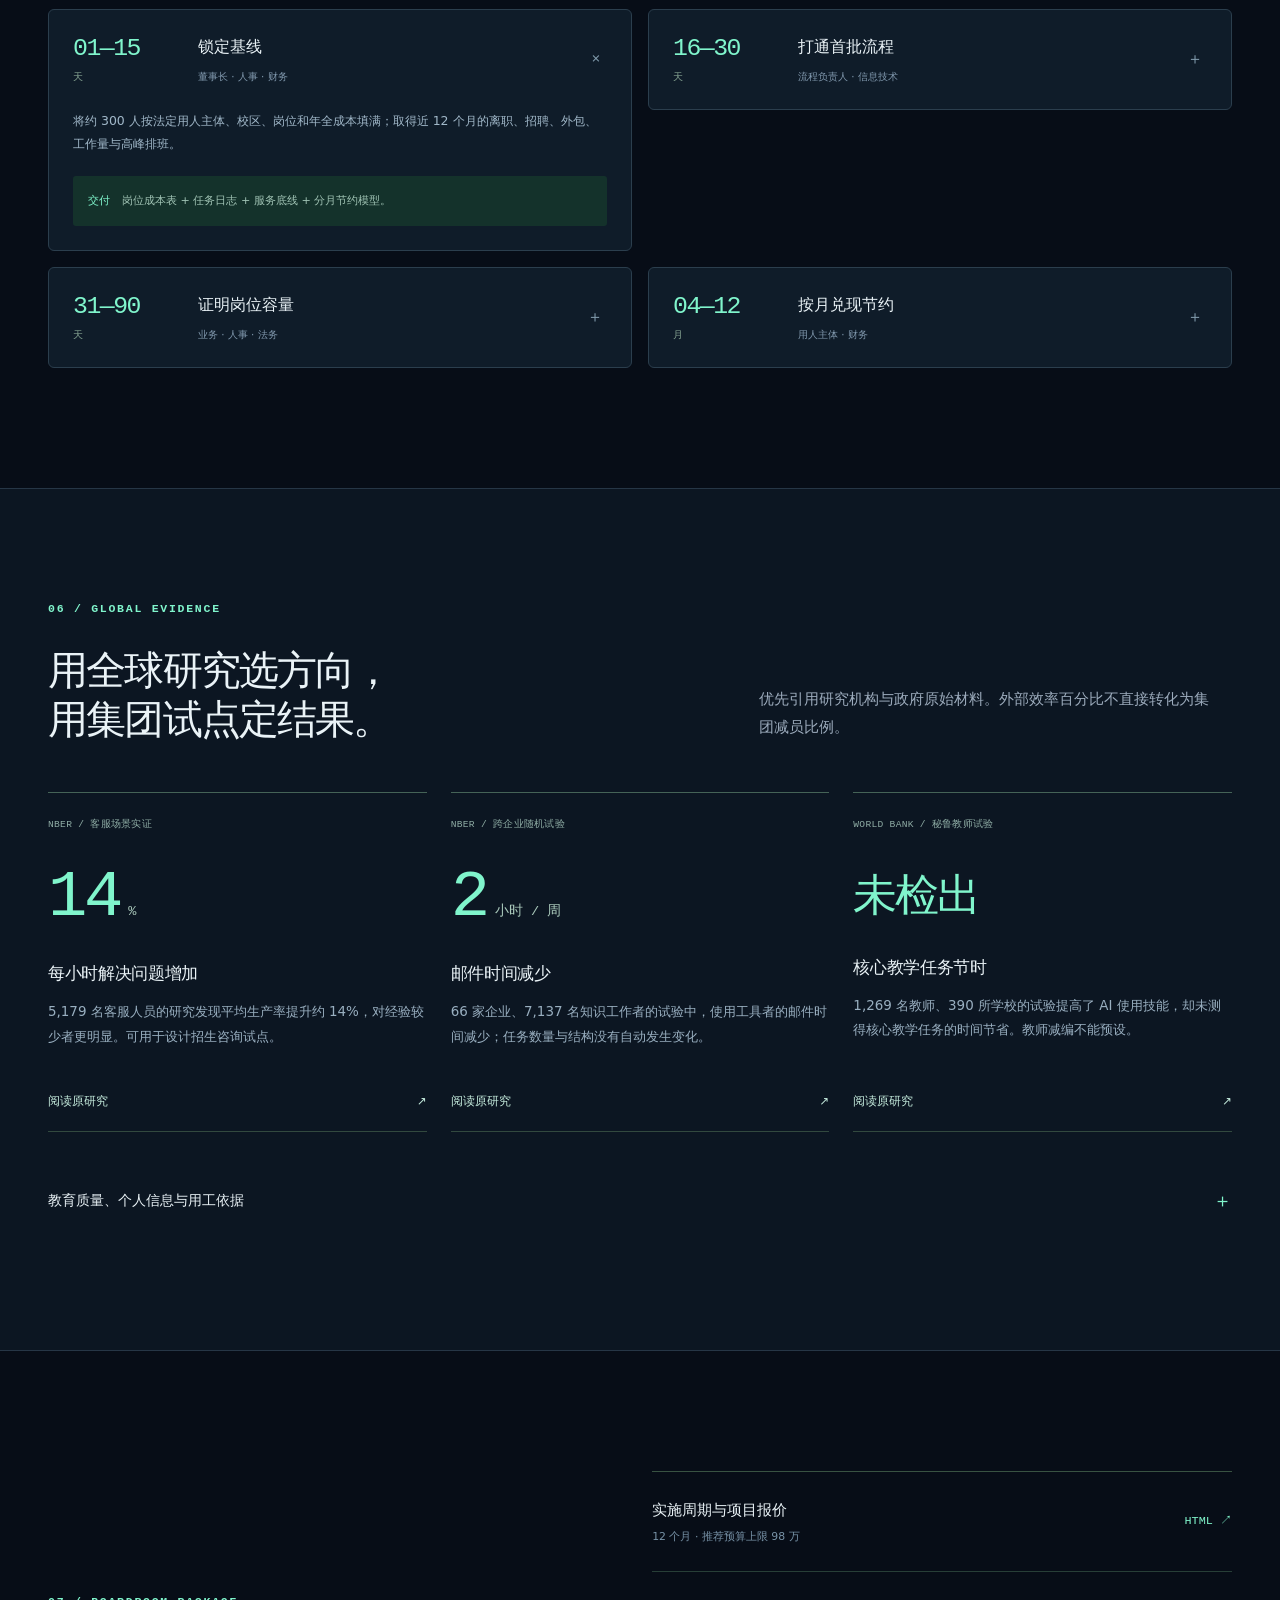
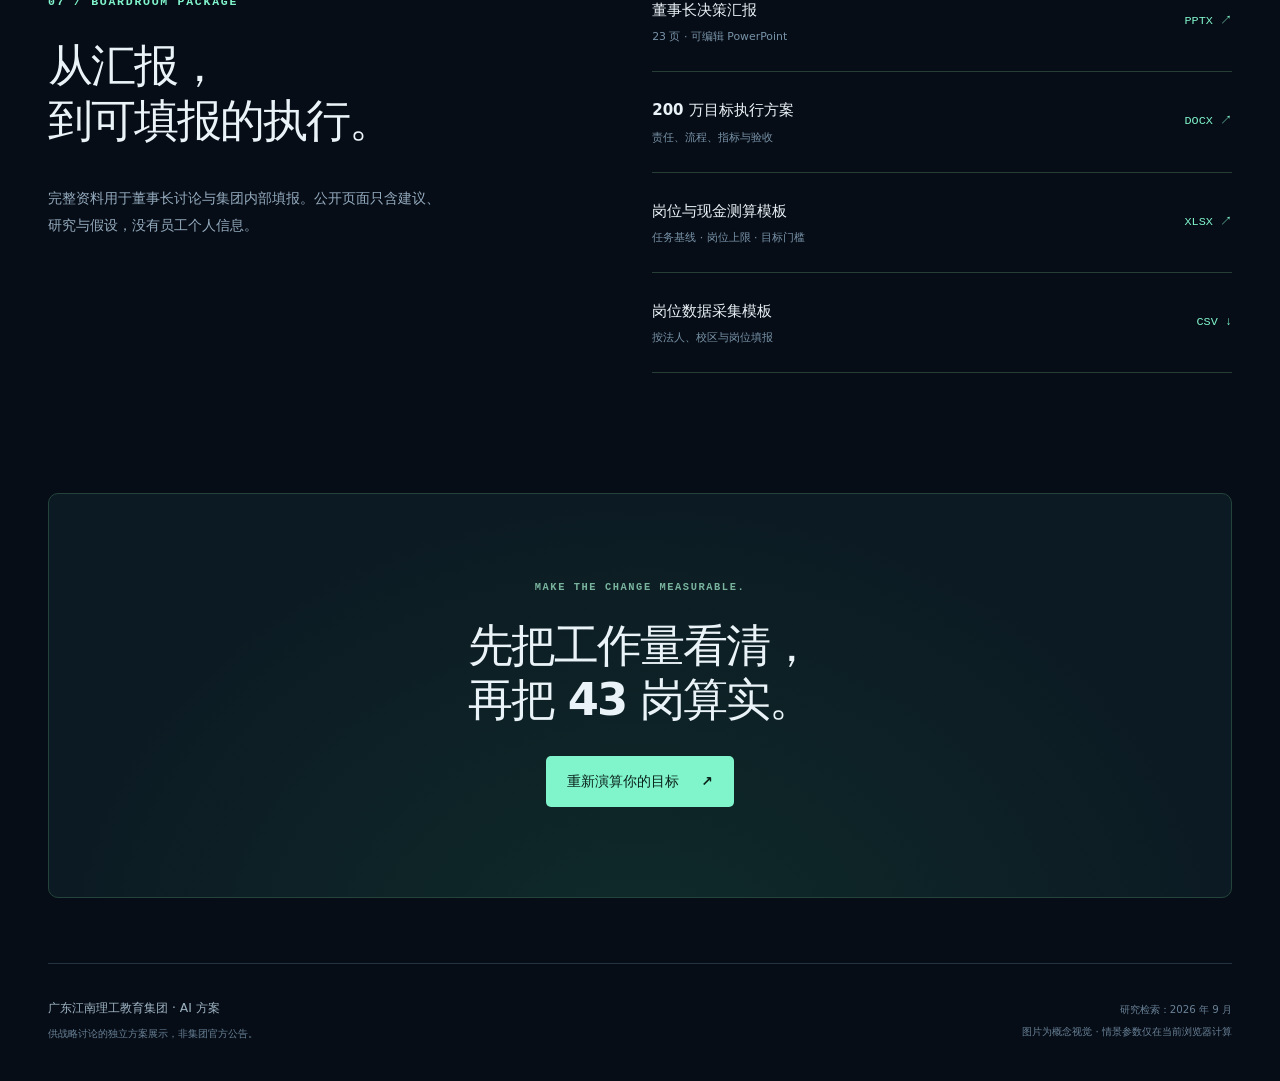
==== commit f923c3b9: "Add implementation timeline and pricing plan" ====
--- a/index.html
+++ b/index.html
@@ -16,7 +16,7 @@
  <nav class="nav wrap" aria-label="主导航">
   <a class="brand" href="#" aria-label="江南理工 AI 方案首页"><span class="brand-mark" aria-hidden="true">JN<span>·</span></span><span>江南理工<span class="brand-sub">AI TRANSFORMATION / 2026</span></span></a>
   <button class="menu-toggle" aria-expanded="false" aria-controls="nav-links">导航 <span aria-hidden="true">＋</span></button>
-  <div class="nav-links" id="nav-links"><a href="#strategy">战略</a><a href="#calculator">43 岗测算</a><a href="#workflows">工作流</a><a href="#roadmap">路线图</a><a href="#evidence">全球证据</a></div>
+  <div class="nav-links" id="nav-links"><a href="#strategy">战略</a><a href="#calculator">43 岗测算</a><a href="#workflows">工作流</a><a href="#roadmap">路线图</a><a href="implementation.html">周期与报价</a><a href="#evidence">全球证据</a></div>
   <a class="nav-cta" href="#downloads">交付文件 <span aria-hidden="true">↗</span></a>
  </nav>
 </header>
@@ -26,7 +26,7 @@
    <p class="eyebrow"><span class="accent-line"></span> BOARDROOM STRATEGY · 广州</p>
    <h1>再压减 20 岗。<br>合计<span class="text-mint"> 43 岗</span><br>进入验证与退出程序。</h1>
    <p class="hero-description">面向约 300 人教育集团的追加编制优化情景。<br class="desktop">先撤销或合并工作，再核准岗位，最后依法处理具体人员。</p>
-   <div class="hero-actions"><a class="button primary" href="#calculator">演算 43 岗方案 <span aria-hidden="true">↗</span></a><a class="button quiet" href="#roadmap">查看 90 天行动计划 <span aria-hidden="true">↓</span></a></div>
+   <div class="hero-actions"><a class="button primary" href="#calculator">演算 43 岗方案 <span aria-hidden="true">↗</span></a><a class="button quiet" href="implementation.html">查看周期与报价 <span aria-hidden="true">↗</span></a></div>
    <p class="hero-disclosure">战略讨论稿 · 岗位、薪酬、校区与合同底数待核实</p>
   </div>
   <div class="hero-visual">
@@ -98,7 +98,7 @@
   <details class="source-details"><summary>教育质量、个人信息与用工依据 <span>＋</span></summary><div class="source-grid"><a href="https://www.oecd.org/en/publications/results-from-talis-2024_90df6235-en/full-report/the-demands-of-teaching_0e941e2f.html" target="_blank" rel="noopener noreferrer">OECD · TALIS 2024 教师工作构成 ↗</a><a href="https://www.unesco.org/en/articles/guidance-generative-ai-education-and-research" target="_blank" rel="noopener noreferrer">UNESCO · 生成式 AI 教育指南 ↗</a><a href="https://www.mohrss.gov.cn/xxgk2020/fdzdgknr/zcfg/fl/202011/t20201102_394622_wap.html" target="_blank" rel="noopener noreferrer">人社部 · 劳动合同法 ↗</a><a href="https://www.moe.gov.cn/jyb_sjzl/sjzl_zcfg/zcfg_jyxzfg/202110/t20211029_575965.html" target="_blank" rel="noopener noreferrer">教育部 · 民办教育促进法实施条例 ↗</a><a href="https://www.cac.gov.cn/2021-08/20/c_1631050028355286.htm" target="_blank" rel="noopener noreferrer">中国网信网 · 个人信息保护法 ↗</a><a href="https://www.mohrss.gov.cn/xxgk2020/fdzdgknr/zcfg/gfxwj/rcrs/202312/t20231207_510180.html" target="_blank" rel="noopener noreferrer">人社部 · 技工院校设置标准 ↗</a></div><p>逐校核对教师资质、专任教师与安全覆盖要求；人员方案按具体用人主体审查适用条件、程序和补偿。学生与员工数据按用途、权限和保存期限管理。</p></details>
  </div></section>
 
- <section class="section wrap downloads" id="downloads"><div><p class="eyebrow">07 / BOARDROOM PACKAGE</p><h2>从汇报，<br>到可填报的执行。</h2><p>完整资料用于董事长讨论与集团内部填报。公开页面只含建议、研究与假设，没有员工个人信息。</p></div><div class="download-list"><a href="board-deck.pptx" download><span><b>董事长决策汇报</b><small>23 页 · 可编辑 PowerPoint</small></span><span class="file-type">PPTX ↗</span></a><a href="execution-plan.docx" download><span><b>200 万目标执行方案</b><small>责任、流程、指标与验收</small></span><span class="file-type">DOCX ↗</span></a><a href="workforce-model.xlsx" download><span><b>岗位与现金测算模板</b><small>任务基线 · 岗位上限 · 目标门槛</small></span><span class="file-type">XLSX ↗</span></a><button type="button" id="download-baseline"><span><b>岗位数据采集模板</b><small>按法人、校区与岗位填报</small></span><span class="file-type">CSV ↓</span></button></div></section>
+ <section class="section wrap downloads" id="downloads"><div><p class="eyebrow">07 / BOARDROOM PACKAGE</p><h2>从汇报，<br>到可填报的执行。</h2><p>完整资料用于董事长讨论与集团内部填报。公开页面只含建议、研究与假设，没有员工个人信息。</p></div><div class="download-list"><a href="implementation.html"><span><b>实施周期与项目报价</b><small>12 个月 · 推荐预算上限 98 万</small></span><span class="file-type">HTML ↗</span></a><a href="board-deck.pptx" download><span><b>董事长决策汇报</b><small>23 页 · 可编辑 PowerPoint</small></span><span class="file-type">PPTX ↗</span></a><a href="execution-plan.docx" download><span><b>200 万目标执行方案</b><small>责任、流程、指标与验收</small></span><span class="file-type">DOCX ↗</span></a><a href="workforce-model.xlsx" download><span><b>岗位与现金测算模板</b><small>任务基线 · 岗位上限 · 目标门槛</small></span><span class="file-type">XLSX ↗</span></a><button type="button" id="download-baseline"><span><b>岗位数据采集模板</b><small>按法人、校区与岗位填报</small></span><span class="file-type">CSV ↓</span></button></div></section>
  <section class="closing wrap"><p class="eyebrow">MAKE THE CHANGE MEASURABLE.</p><h2>先把工作量看清，<br>再把 43 岗算实。</h2><a class="button primary" href="#calculator">重新演算你的目标 <span>↗</span></a></section>
 </main>
 <footer class="wrap footer"><div><b>广东江南理工教育集团 · AI 方案</b><p>供战略讨论的独立方案展示，非集团官方公告。</p></div><div><p>研究检索：2026 年 9 月</p><p>图片为概念视觉 · 情景参数仅在当前浏览器计算</p></div></footer>
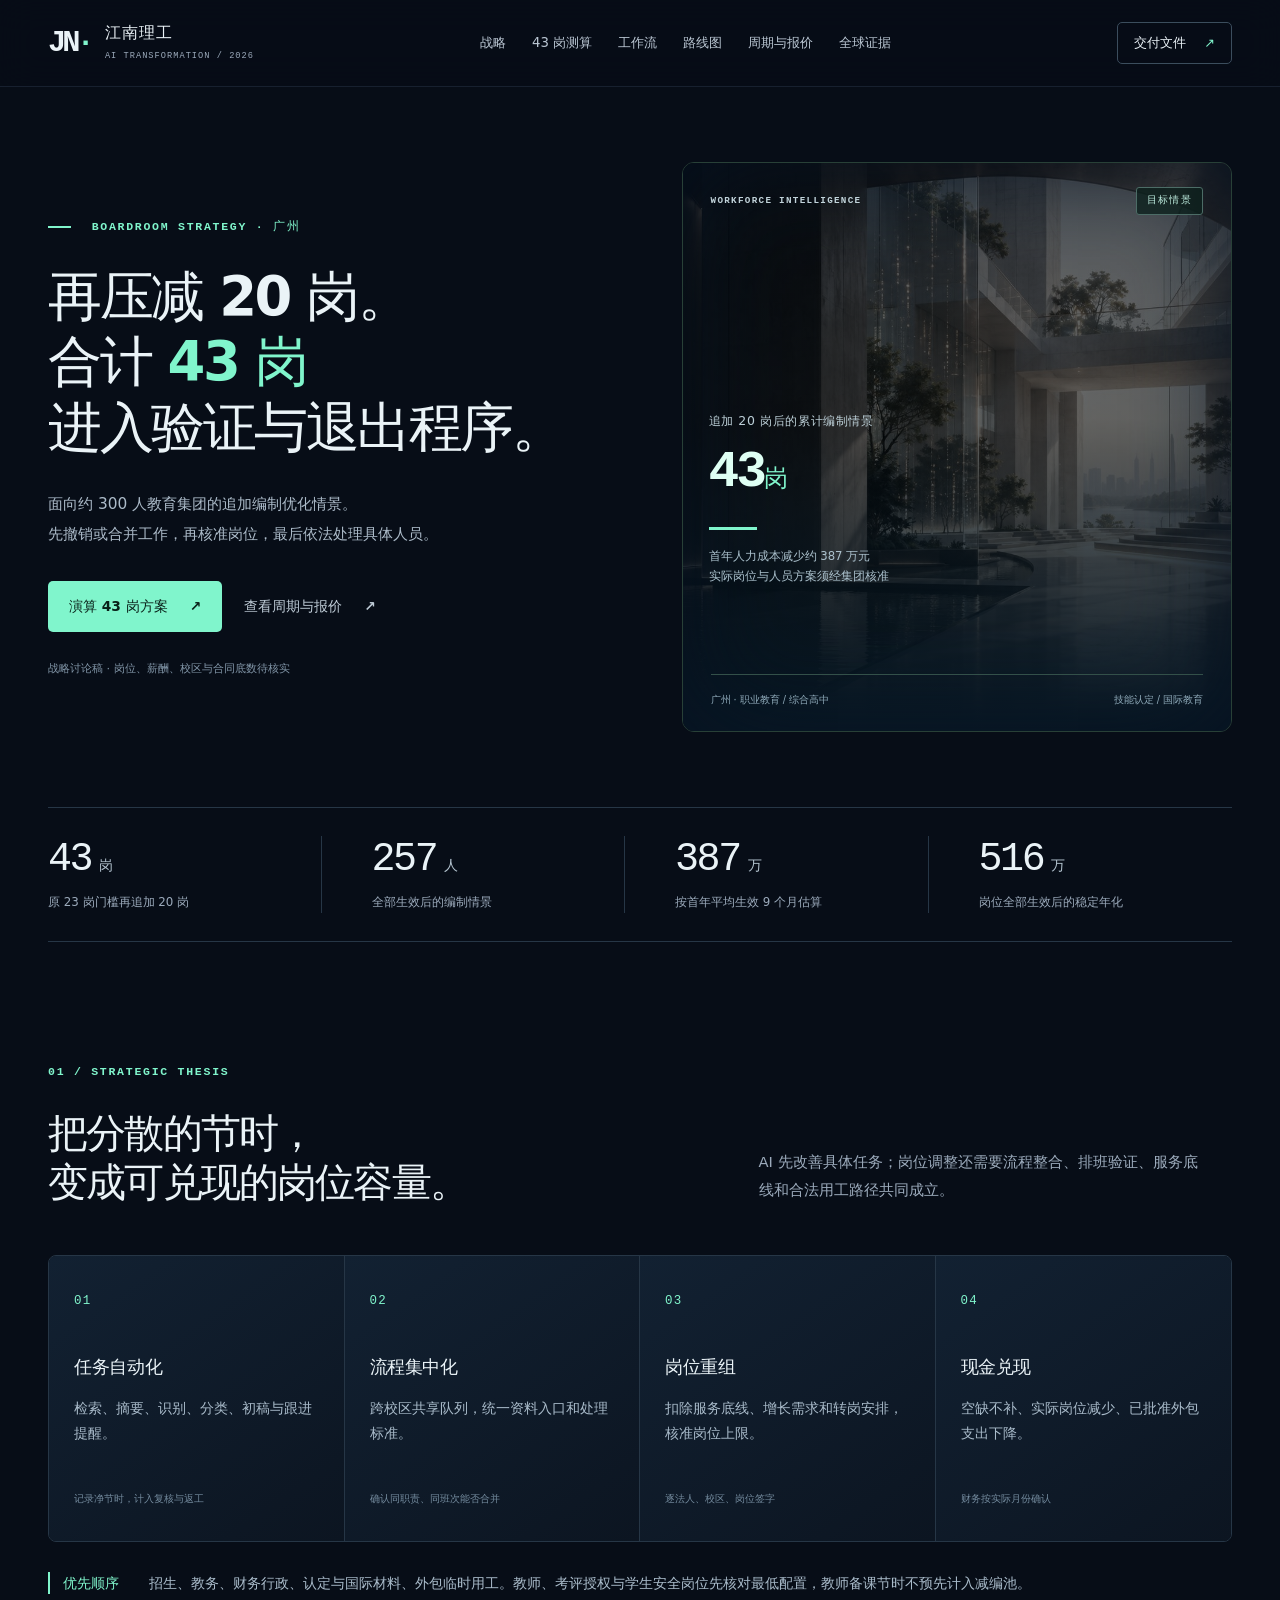
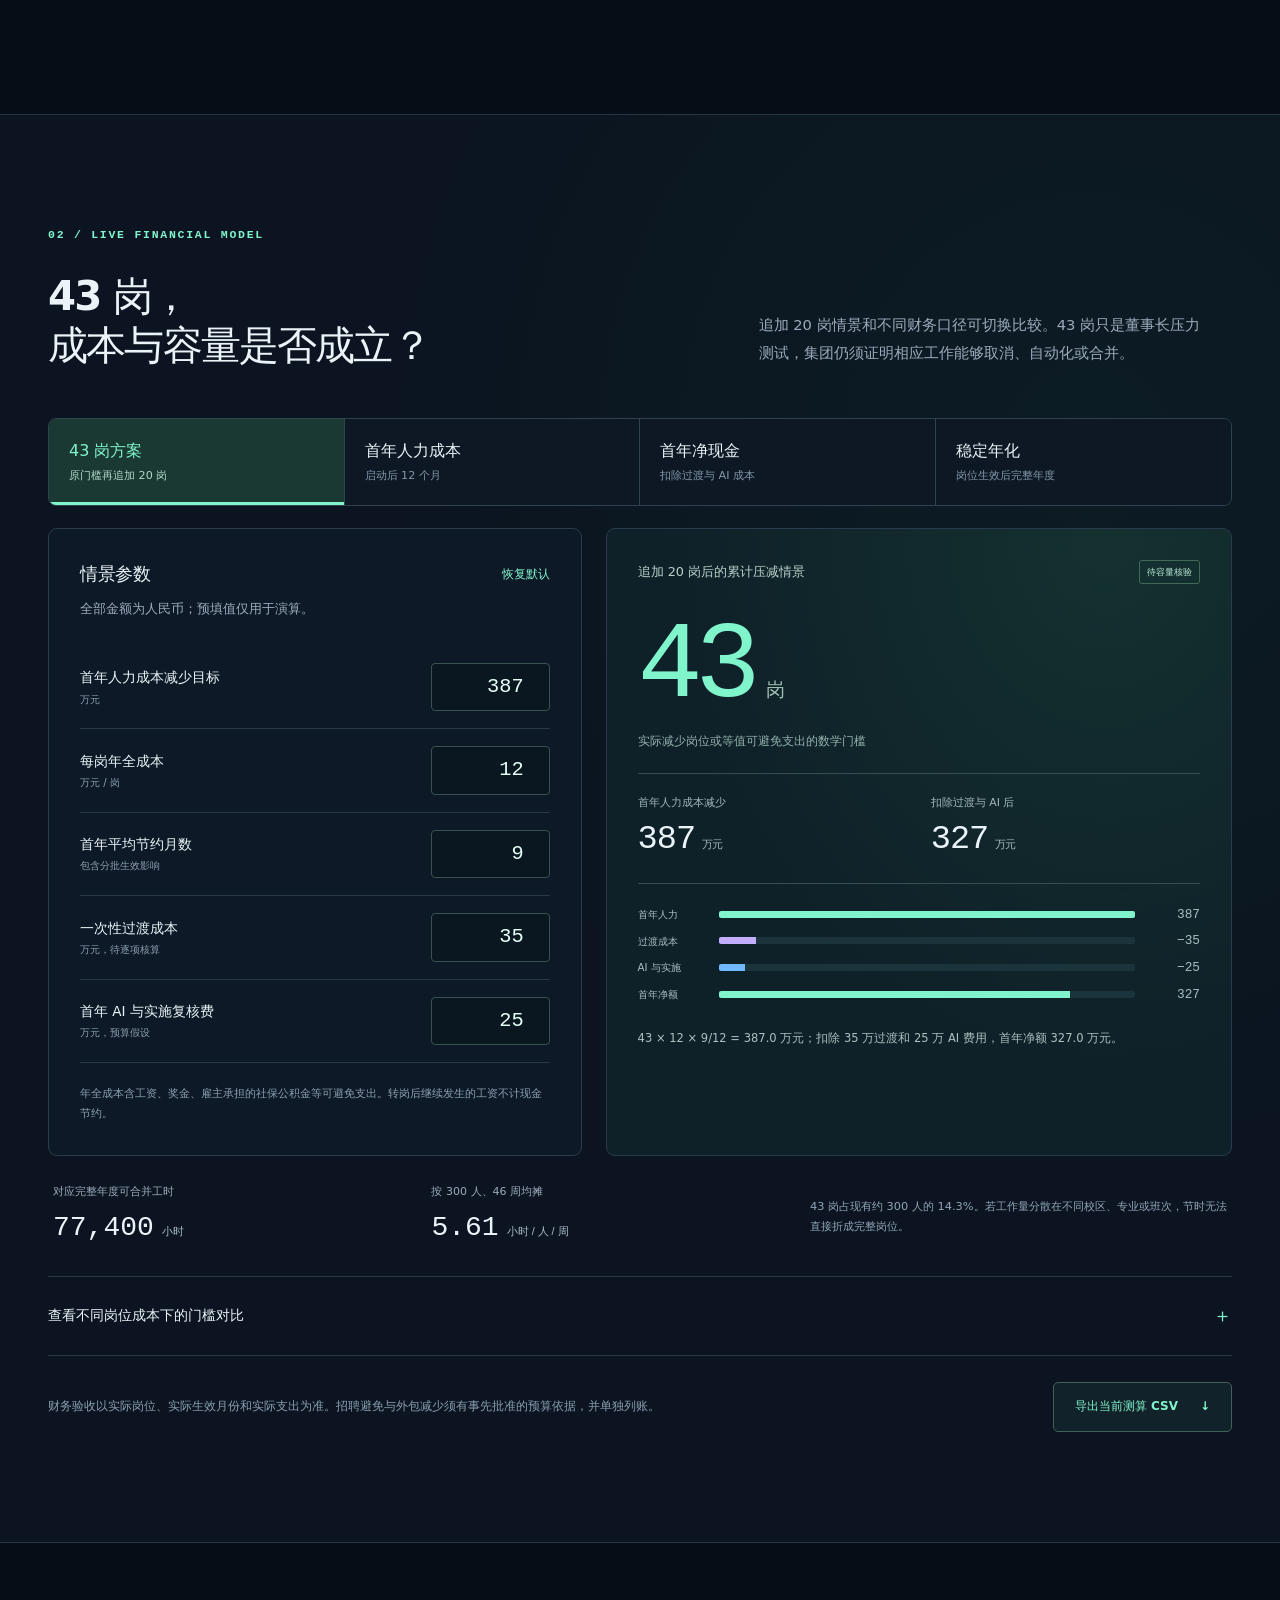
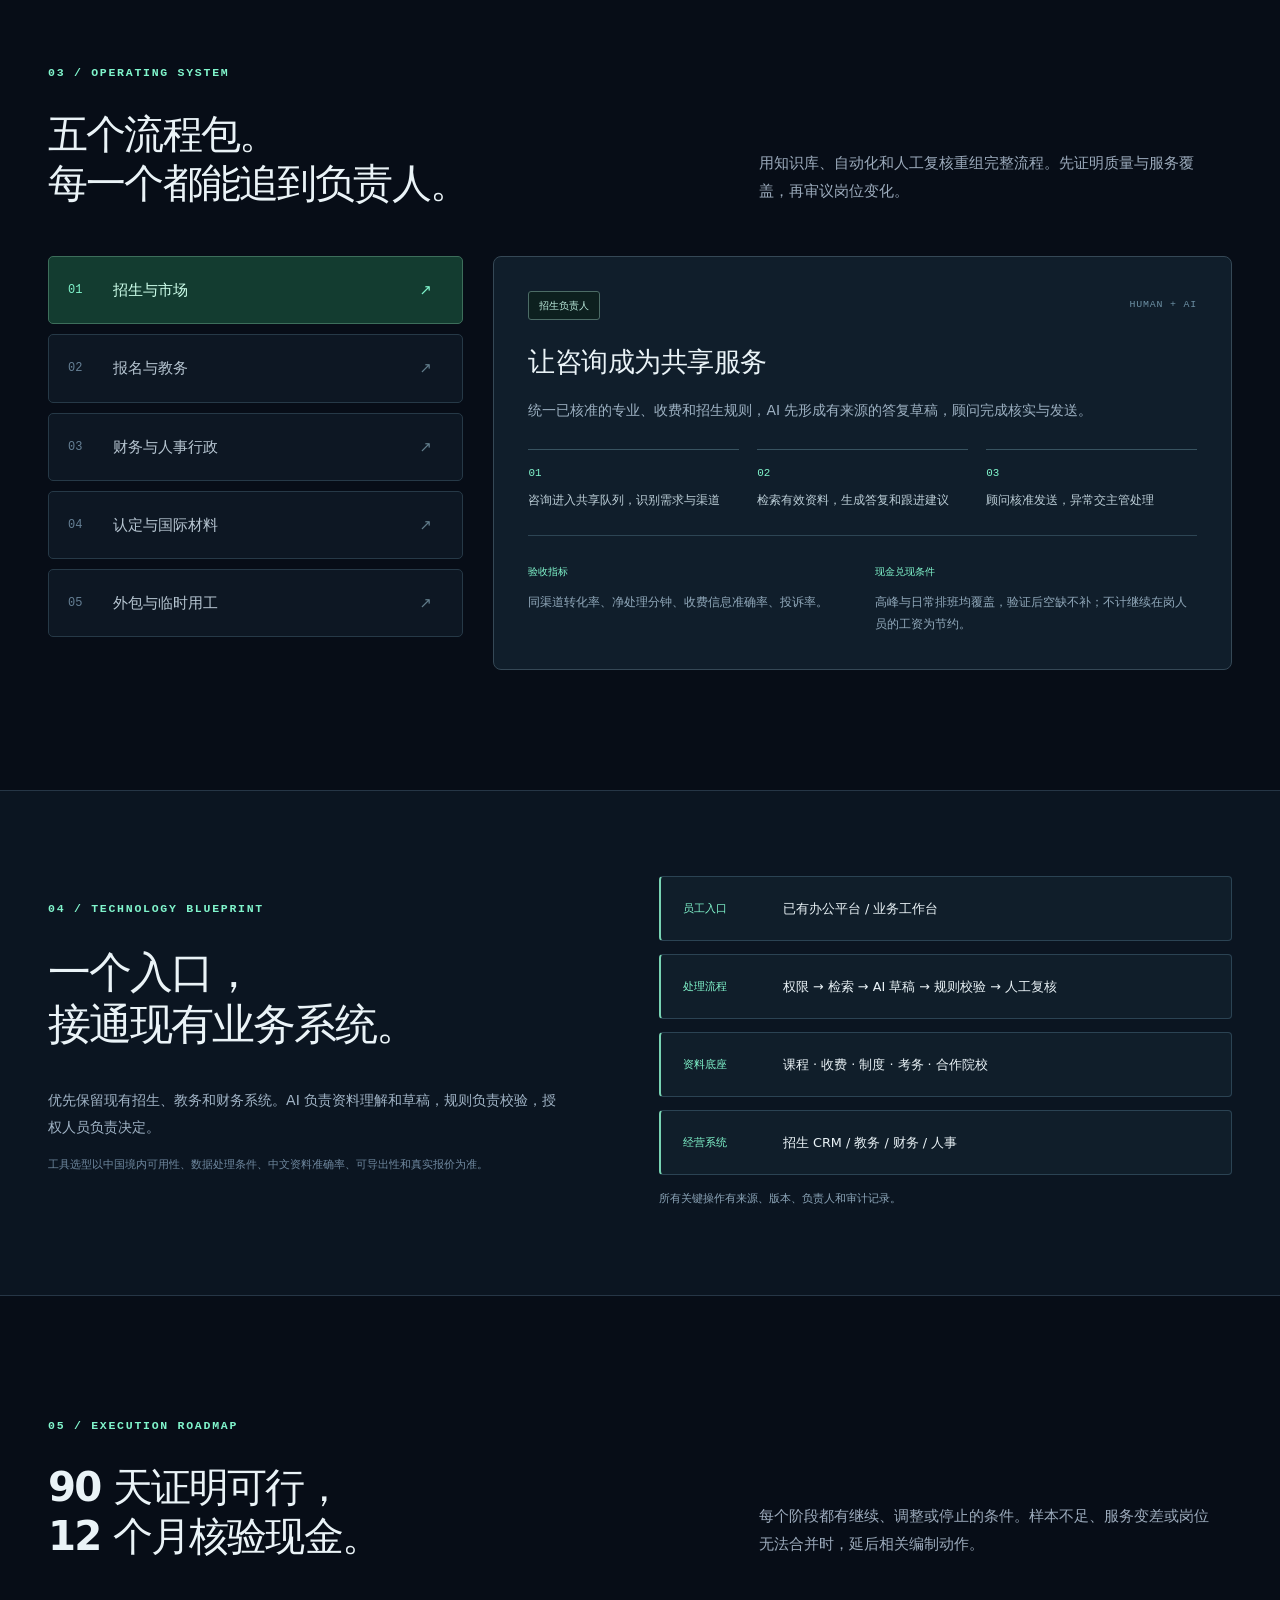
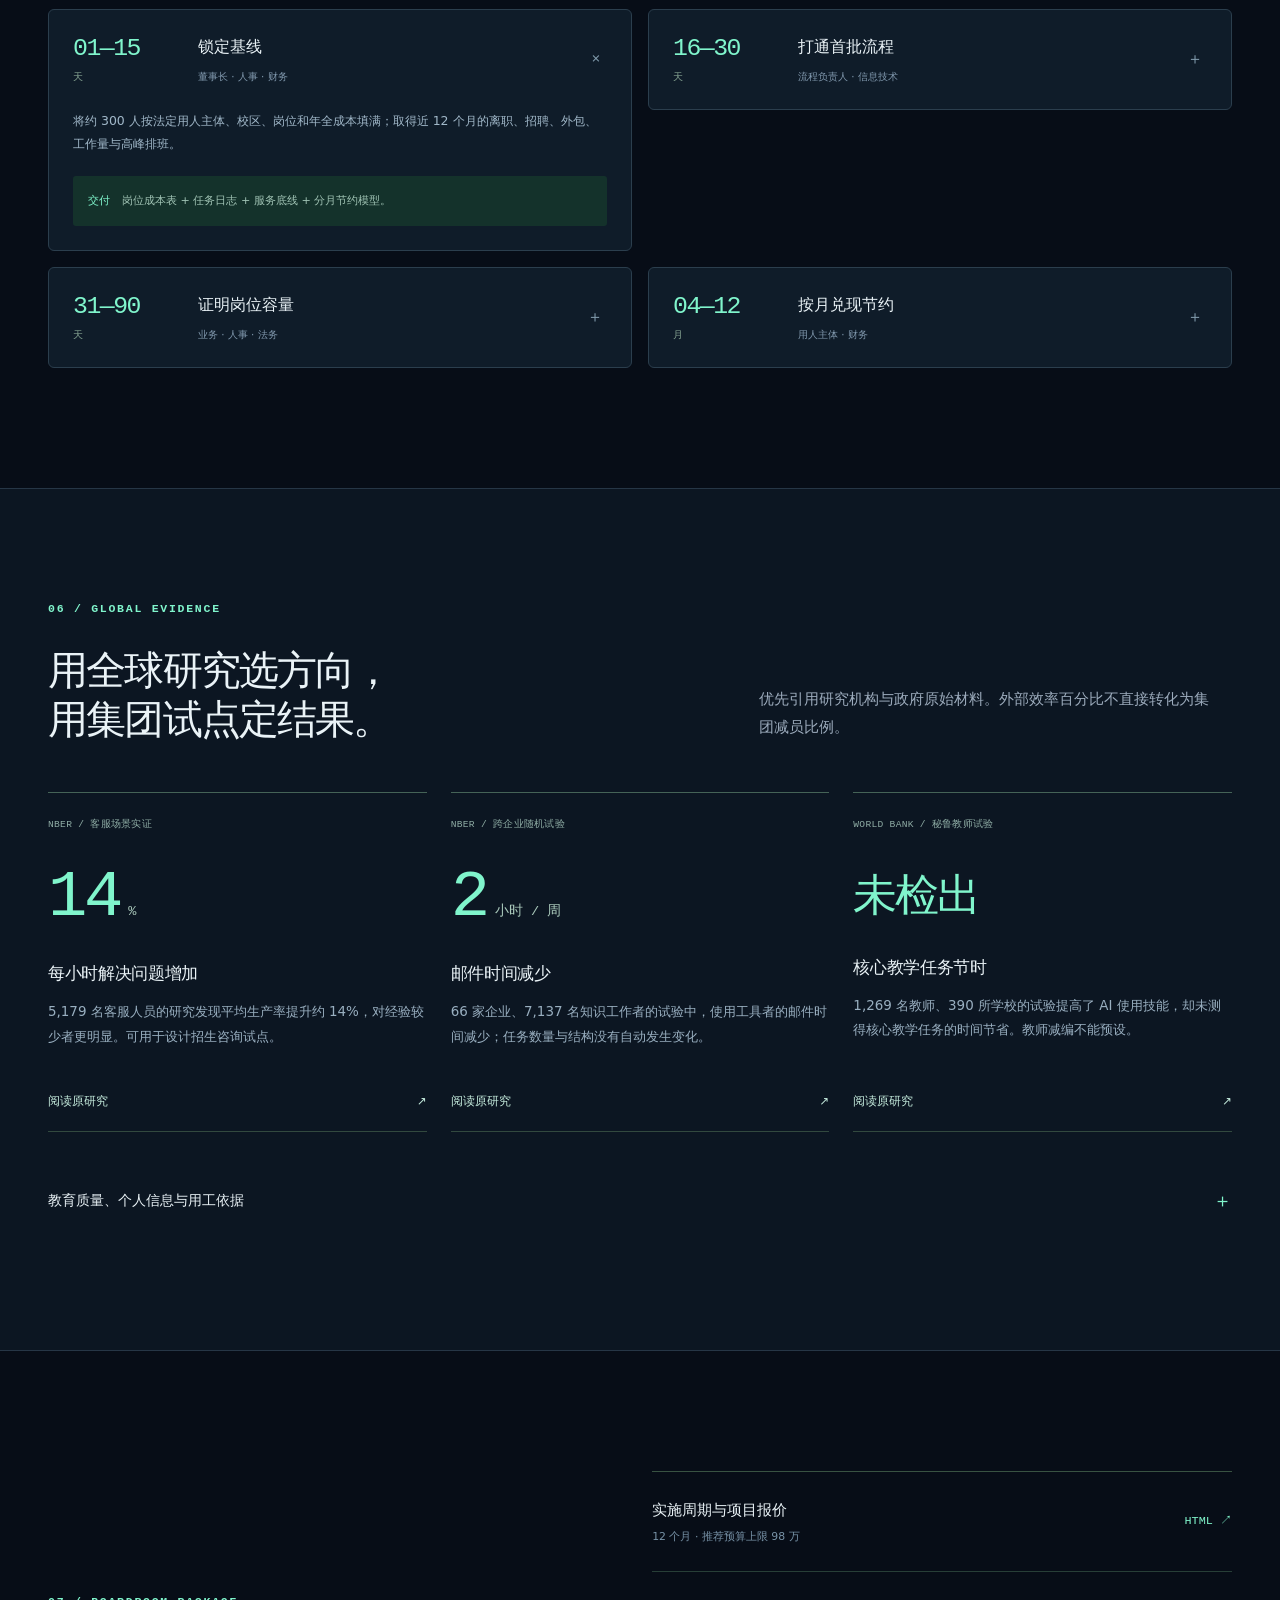
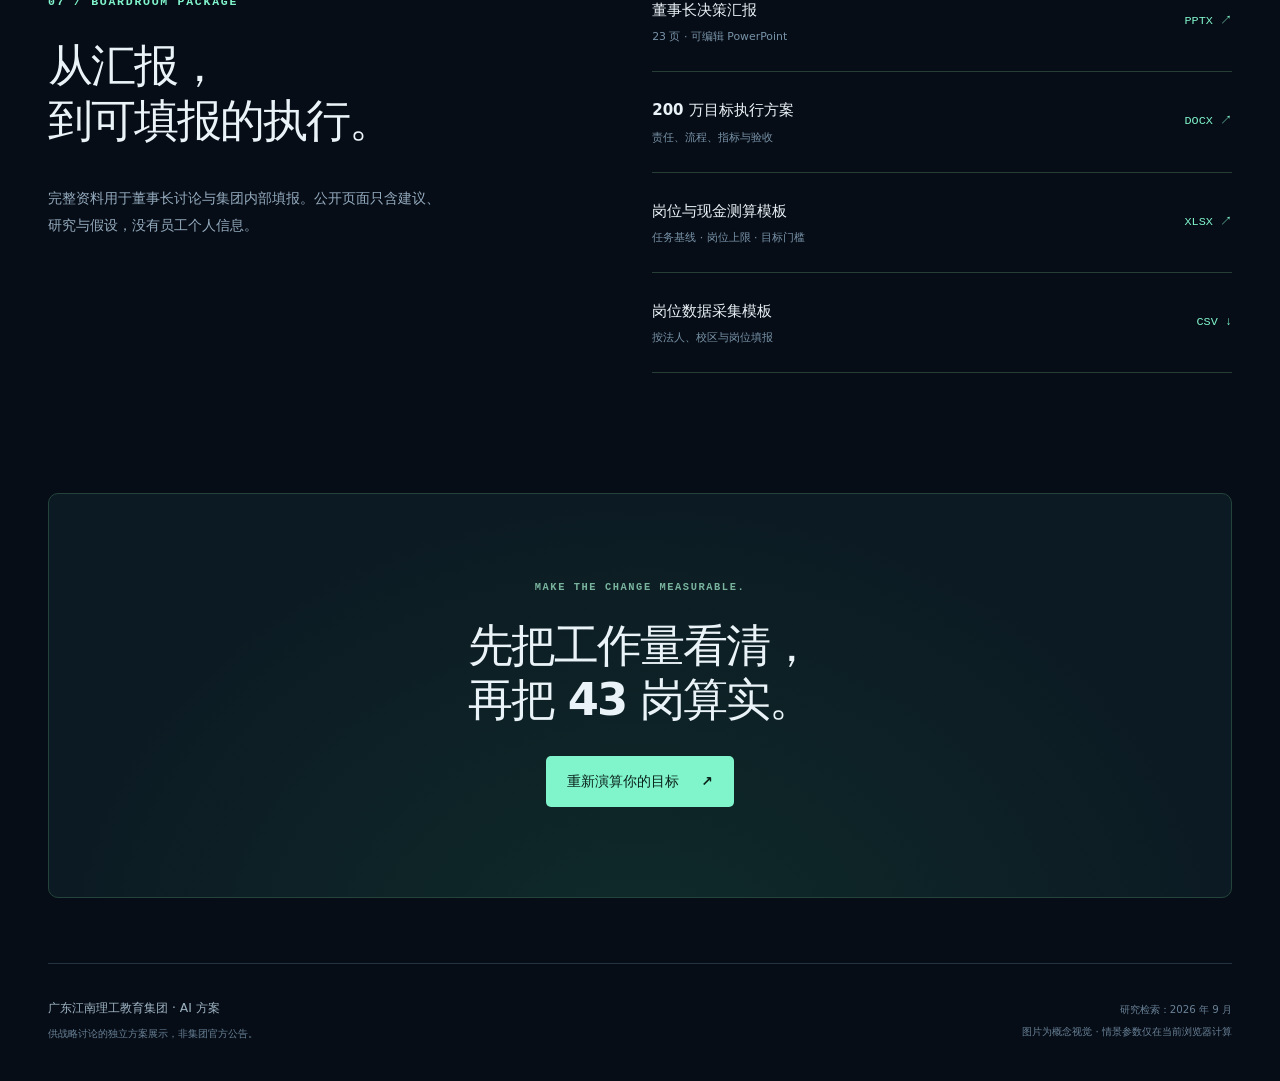
==== commit 0850b63e: "Optimize performance and SEO for Pages release - Convert hero image to JPEG q82 (1.95MB -> 183KB, ~9" ====
--- a/index.html
+++ b/index.html
@@ -6,6 +6,20 @@
   <meta name="theme-color" content="#070d17">
   <meta name="description" content="广东江南理工教育集团 AI 人力成本优化方案。合计压减 43 岗情景，首年人力成本减少约 387 万元，含交互测算、工作流设计和岗位退出闸门。">
   <title>江南理工 · AI 编制优化 43 岗情景</title>
+  <link rel="canonical" href="https://zhilin1719-hue.github.io/jiangnan-ai-workforce/">
+  <link rel="icon" href="data:image/svg+xml,%3Csvg xmlns='http://www.w3.org/2000/svg' viewBox='0 0 64 64'%3E%3Crect width='64' height='64' rx='12' fill='%23070d17'/%3E%3Ctext x='32' y='43' font-family='Arial,sans-serif' font-size='26' font-weight='700' fill='%2380f5cc' text-anchor='middle'%3EJN%3C/text%3E%3C/svg%3E">
+  <meta property="og:type" content="website">
+  <meta property="og:site_name" content="江南理工 · AI 编制优化">
+  <meta property="og:title" content="江南理工 · AI 编制优化 43 岗情景">
+  <meta property="og:description" content="面向约 300 人教育集团的编制优化情景：43 岗、首年人力成本减少约 387 万元，含交互测算、工作流与退出闸门。">
+  <meta property="og:url" content="https://zhilin1719-hue.github.io/jiangnan-ai-workforce/">
+  <meta property="og:image" content="https://zhilin1719-hue.github.io/jiangnan-ai-workforce/education-future.jpg">
+  <meta property="og:locale" content="zh_CN">
+  <meta name="twitter:card" content="summary_large_image">
+  <meta name="twitter:title" content="江南理工 · AI 编制优化 43 岗情景">
+  <meta name="twitter:description" content="43 岗 · 首年人力成本减少约 387 万元 · 含交互测算与全球研究证据。">
+  <meta name="twitter:image" content="https://zhilin1719-hue.github.io/jiangnan-ai-workforce/education-future.jpg">
+  <link rel="preload" as="image" href="education-future.jpg" fetchpriority="high">
   <link rel="stylesheet" href="styles.css">
   <style>.model-tabs{grid-template-columns:repeat(4,1fr)}@media(max-width:640px){.model-tabs{grid-template-columns:1fr 1fr}}</style>
   <script src="app.js" defer></script>
@@ -30,7 +44,7 @@
    <p class="hero-disclosure">战略讨论稿 · 岗位、薪酬、校区与合同底数待核实</p>
   </div>
   <div class="hero-visual">
-   <img src="education-future.png" alt="现代教育空间的概念视觉，并非集团真实校区" width="1536" height="1024" fetchpriority="high">
+   <img src="education-future.jpg" alt="现代教育空间的概念视觉，并非集团真实校区" width="1672" height="941" fetchpriority="high">
    <div class="visual-shade"></div>
    <div class="visual-top"><span>WORKFORCE INTELLIGENCE</span><span class="outline-tag">目标情景</span></div>
    <div class="hero-number"><span class="label">追加 20 岗后的累计编制情景</span><div>43<small>岗</small></div><span class="mini-rule"></span><p>首年人力成本减少约 387 万元<br>实际岗位与人员方案须经集团核准</p></div>
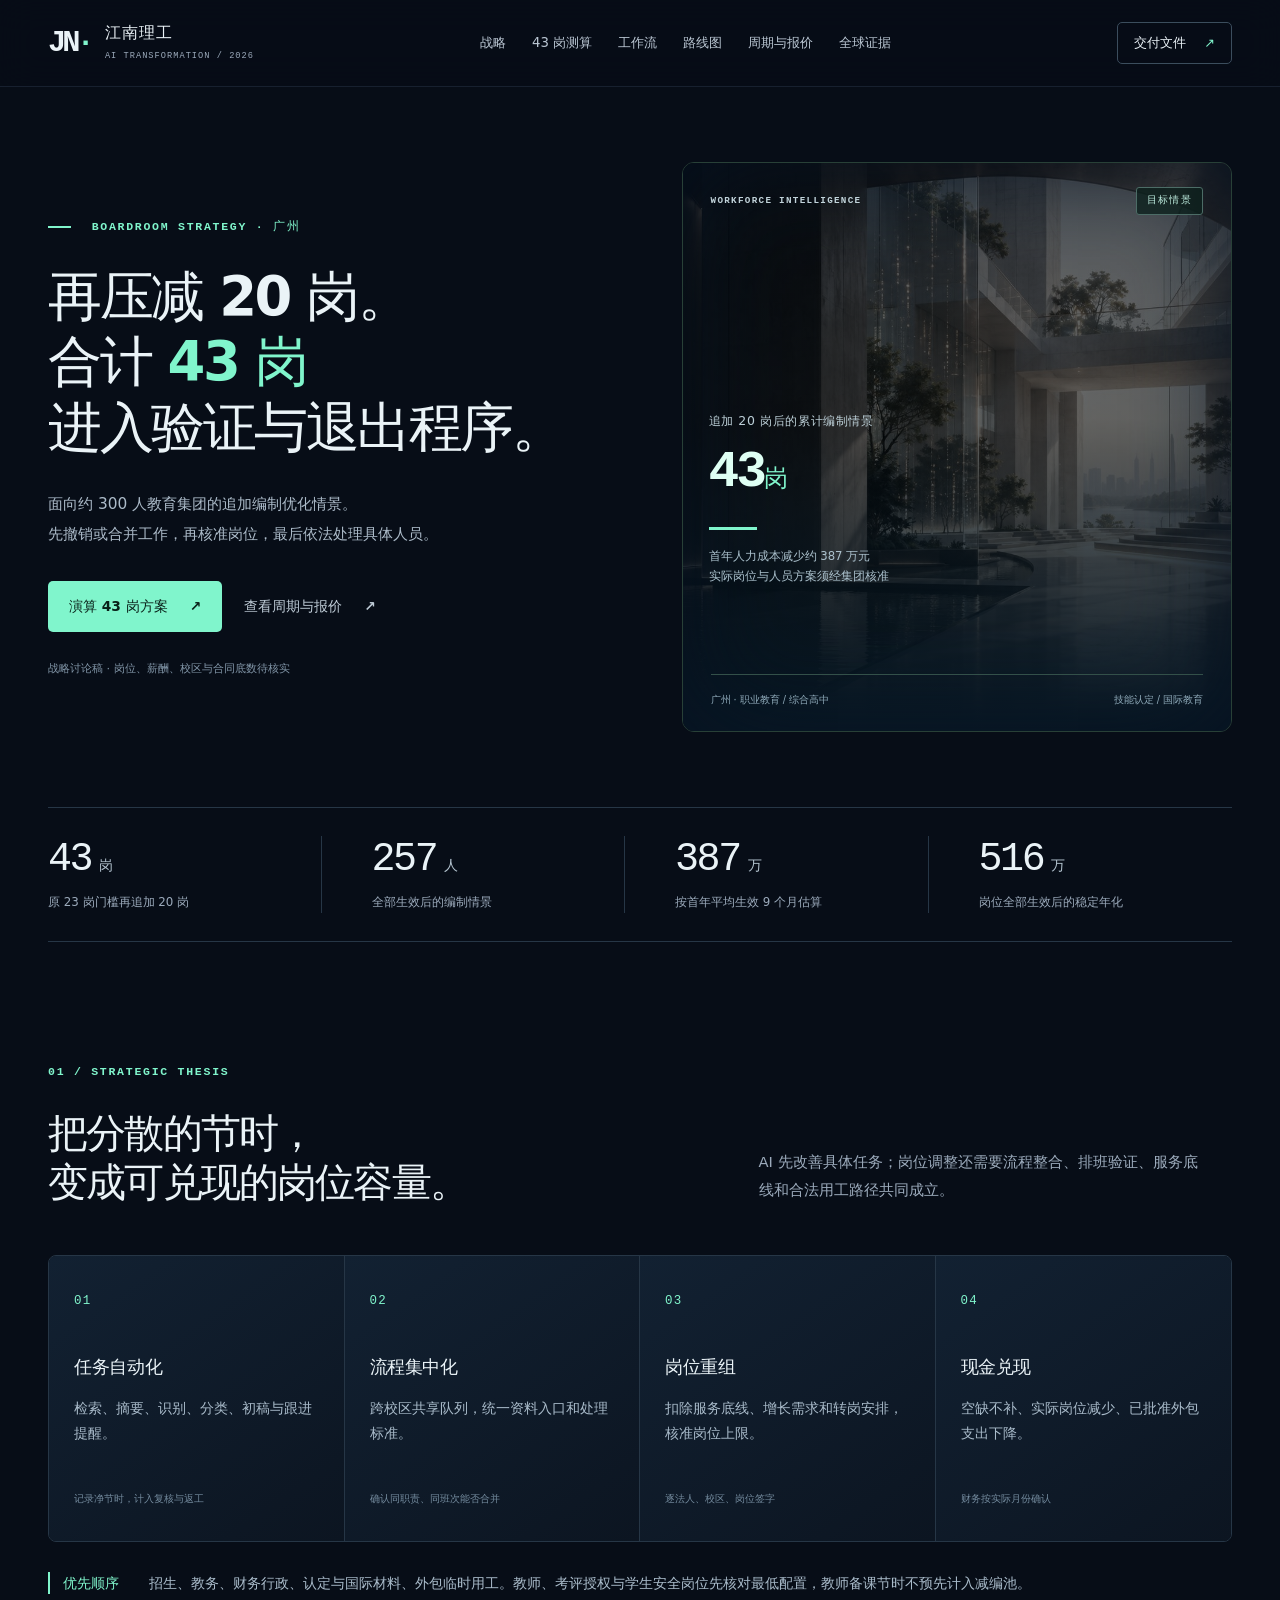
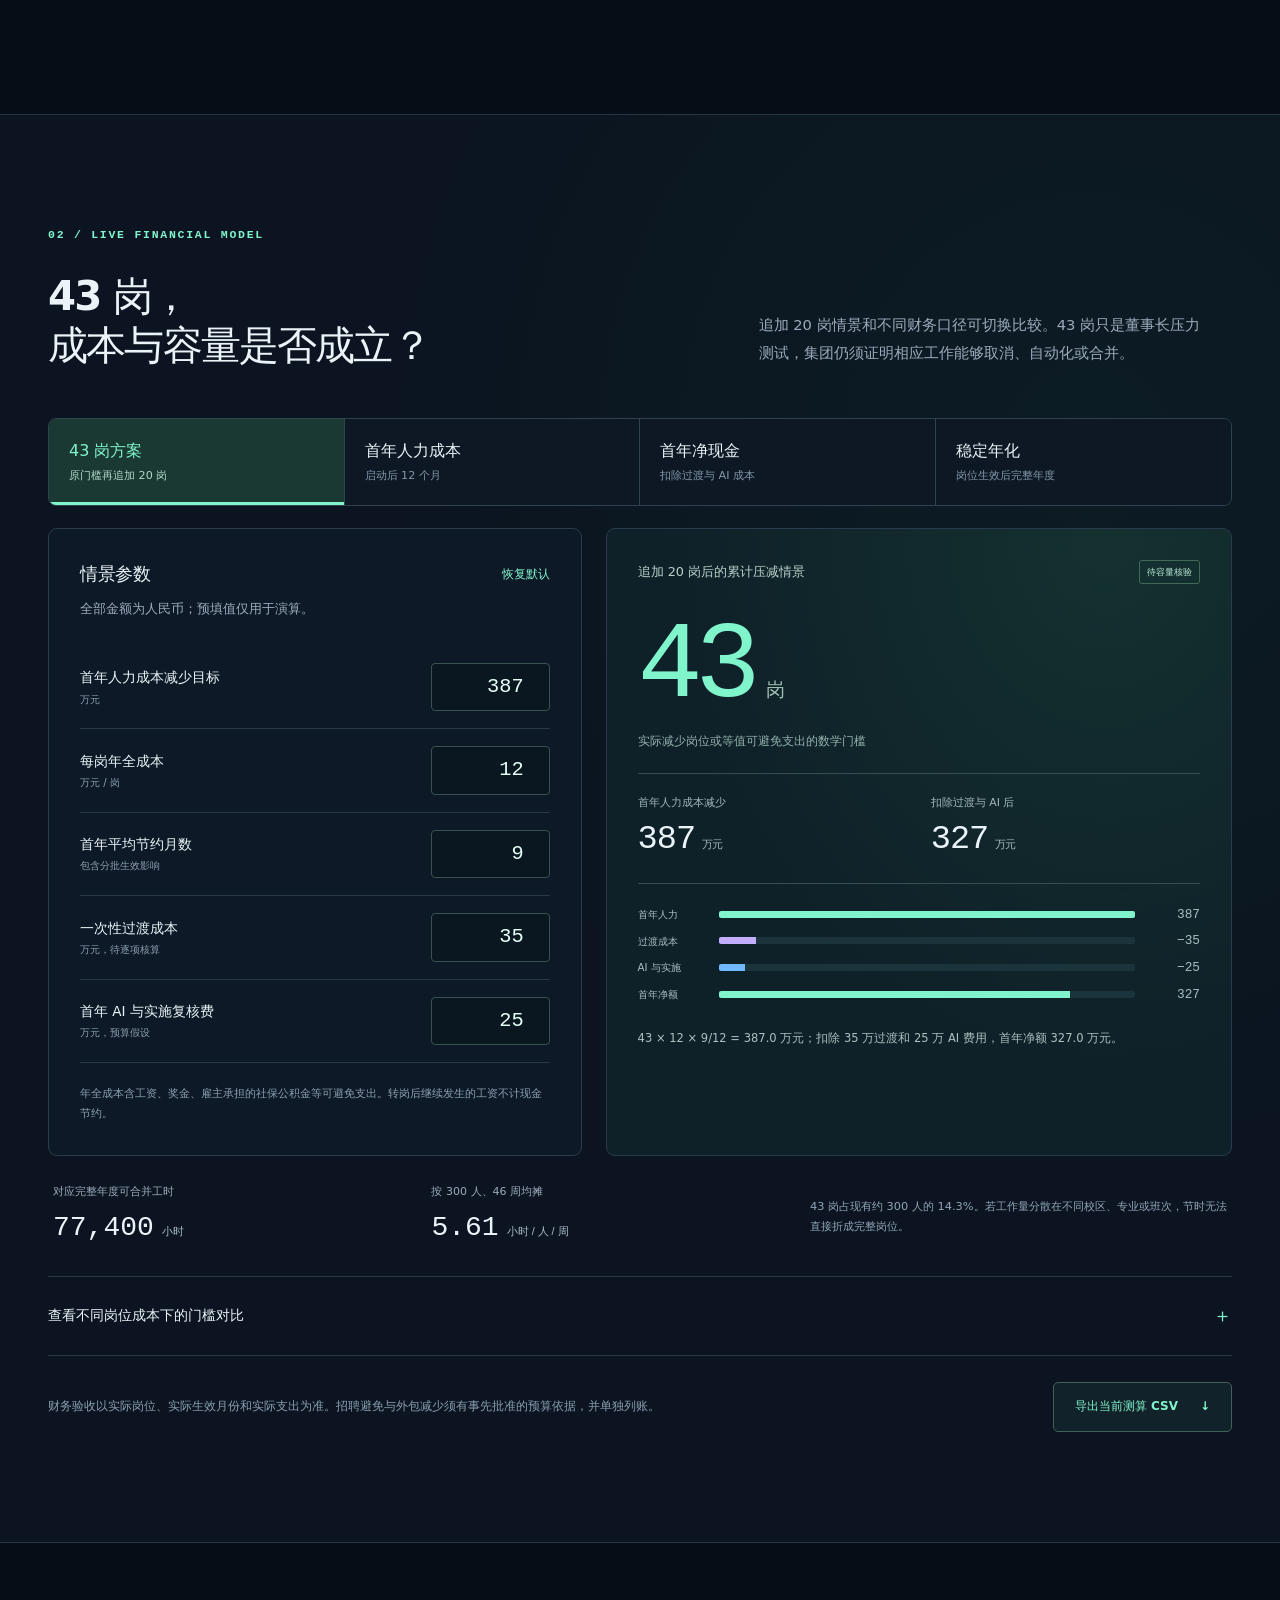
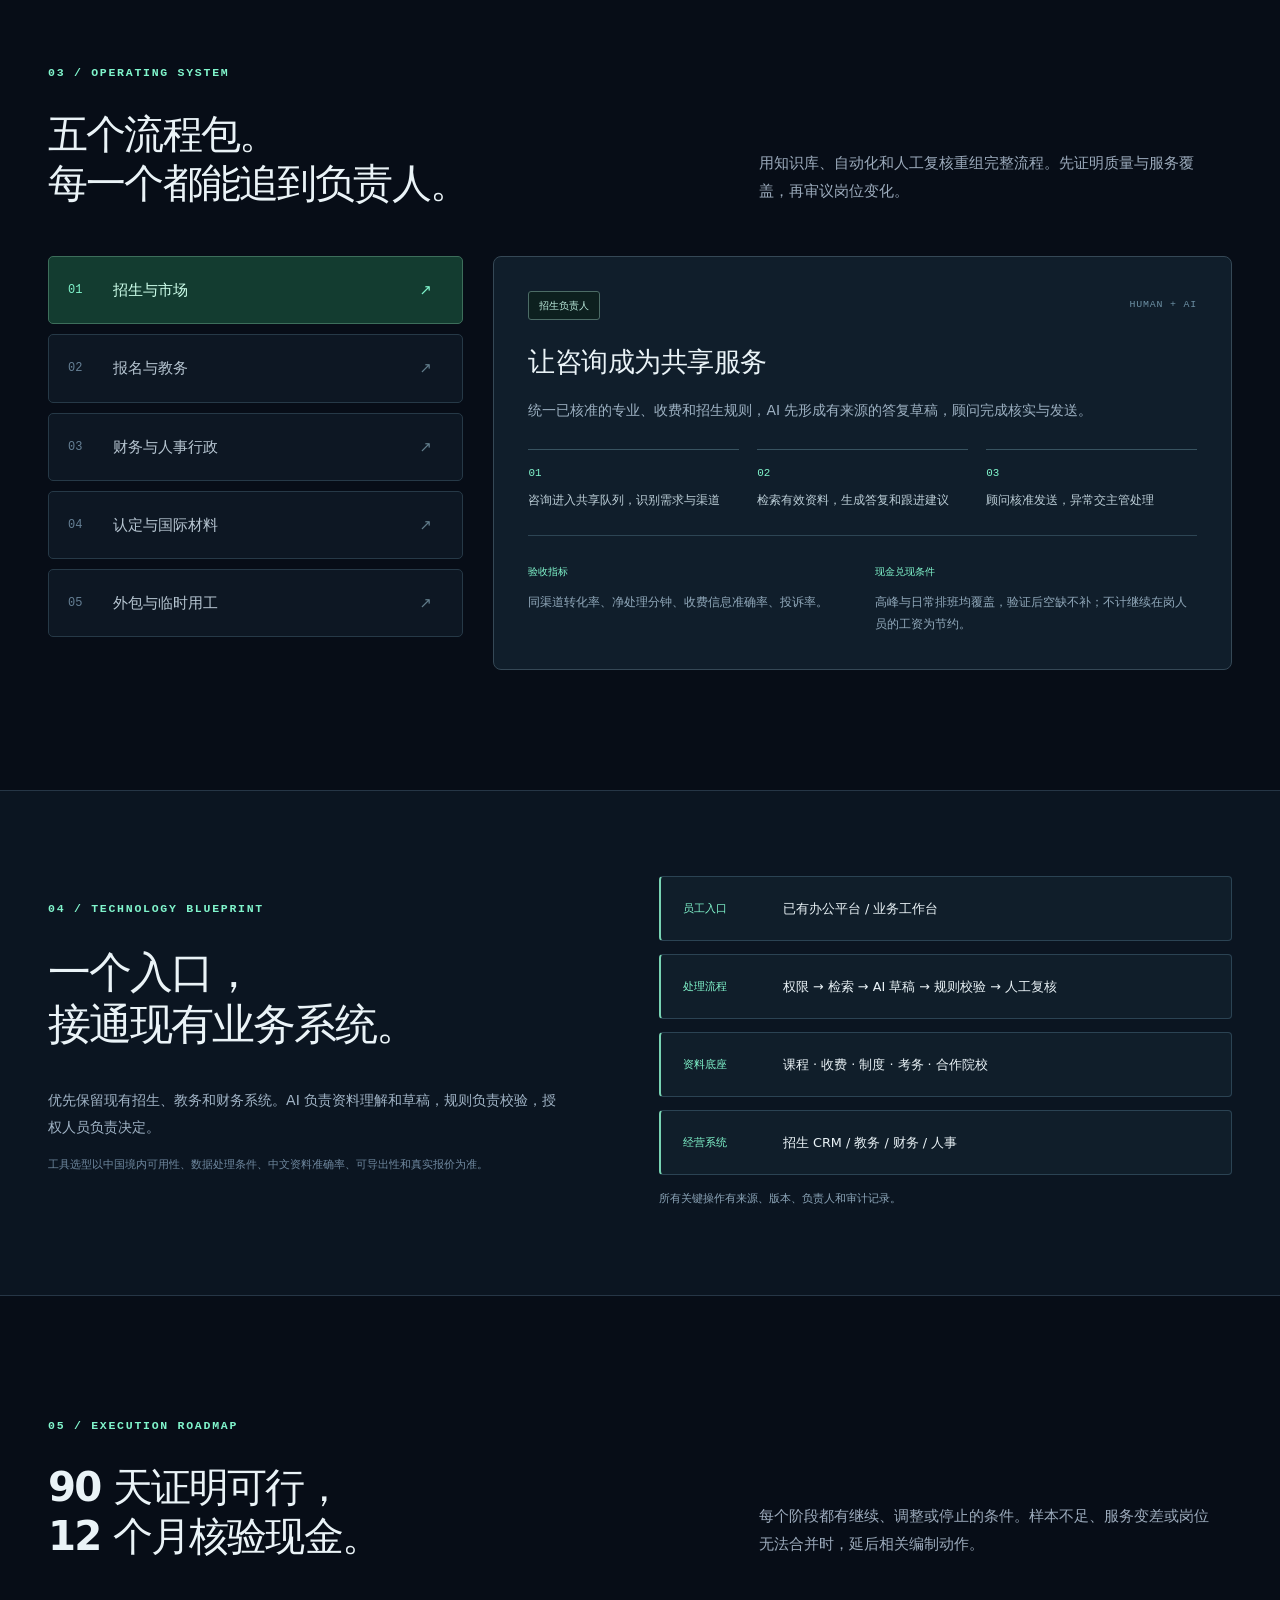
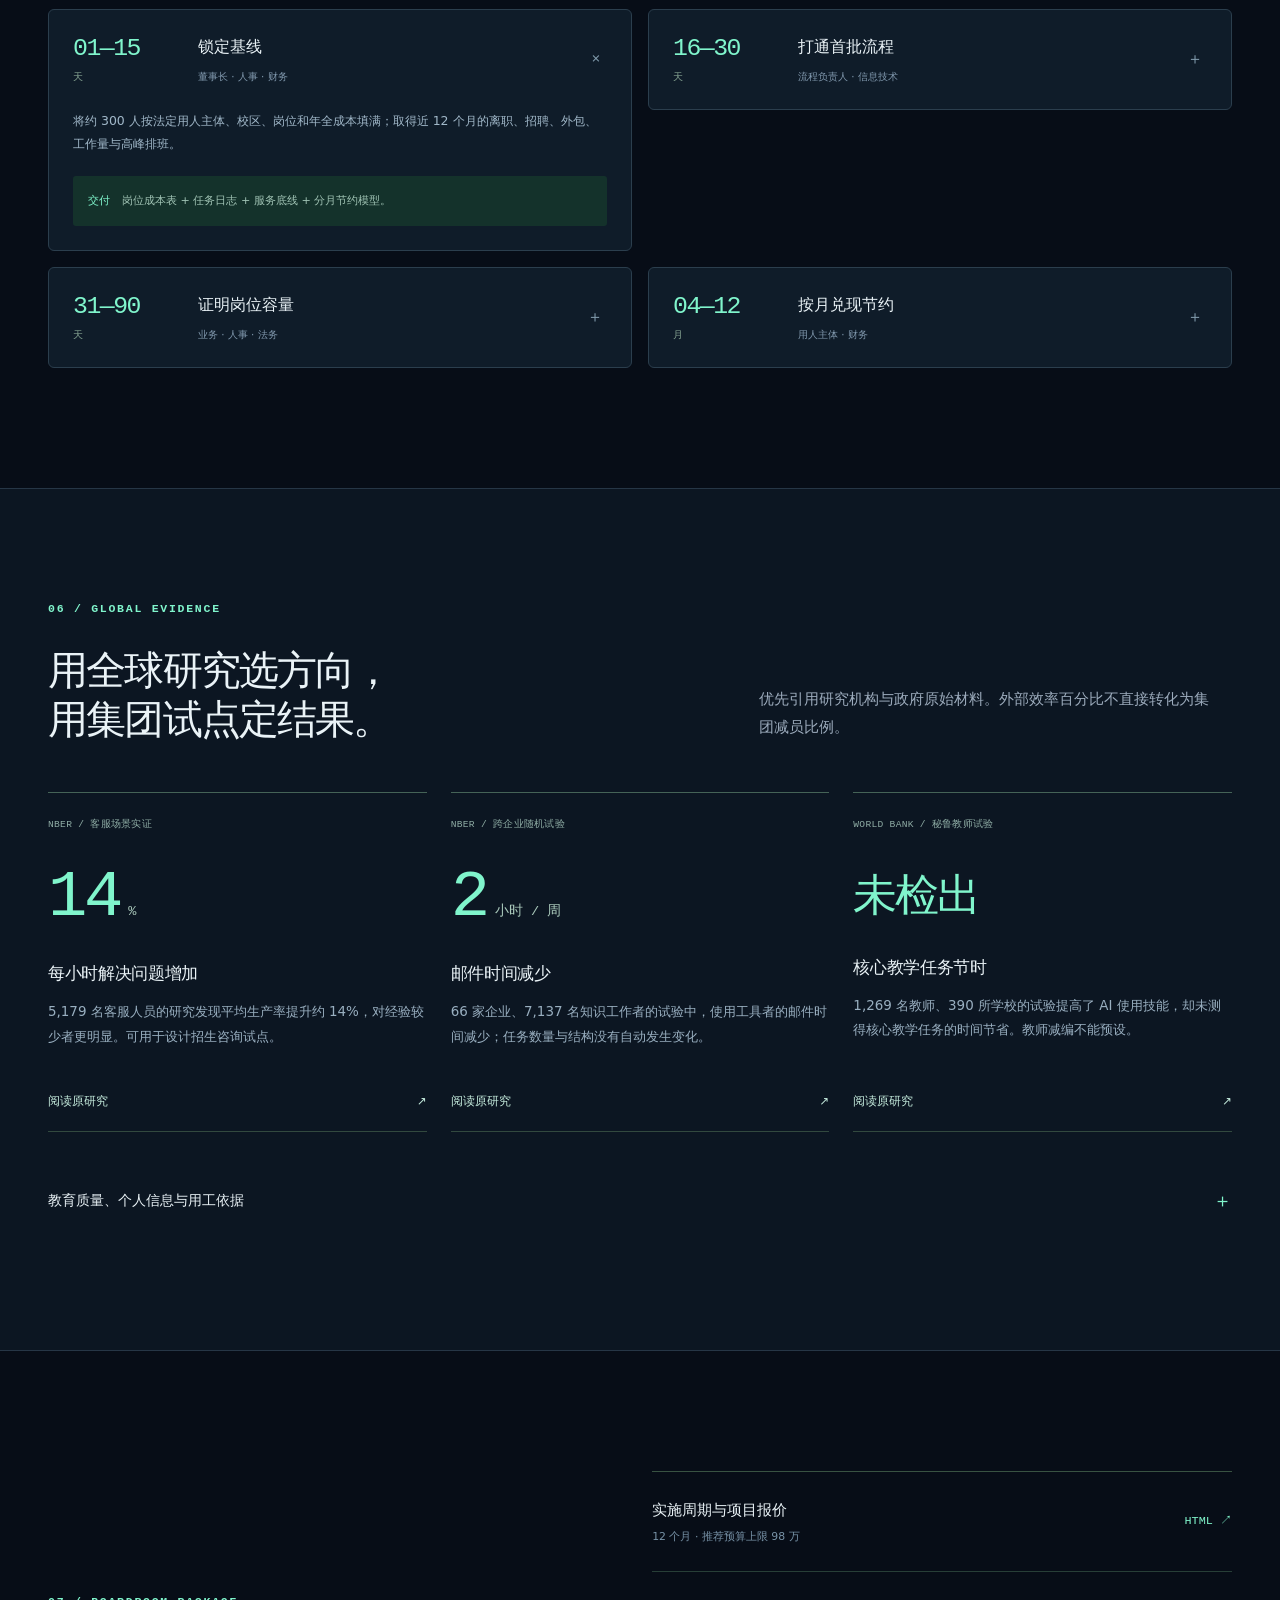
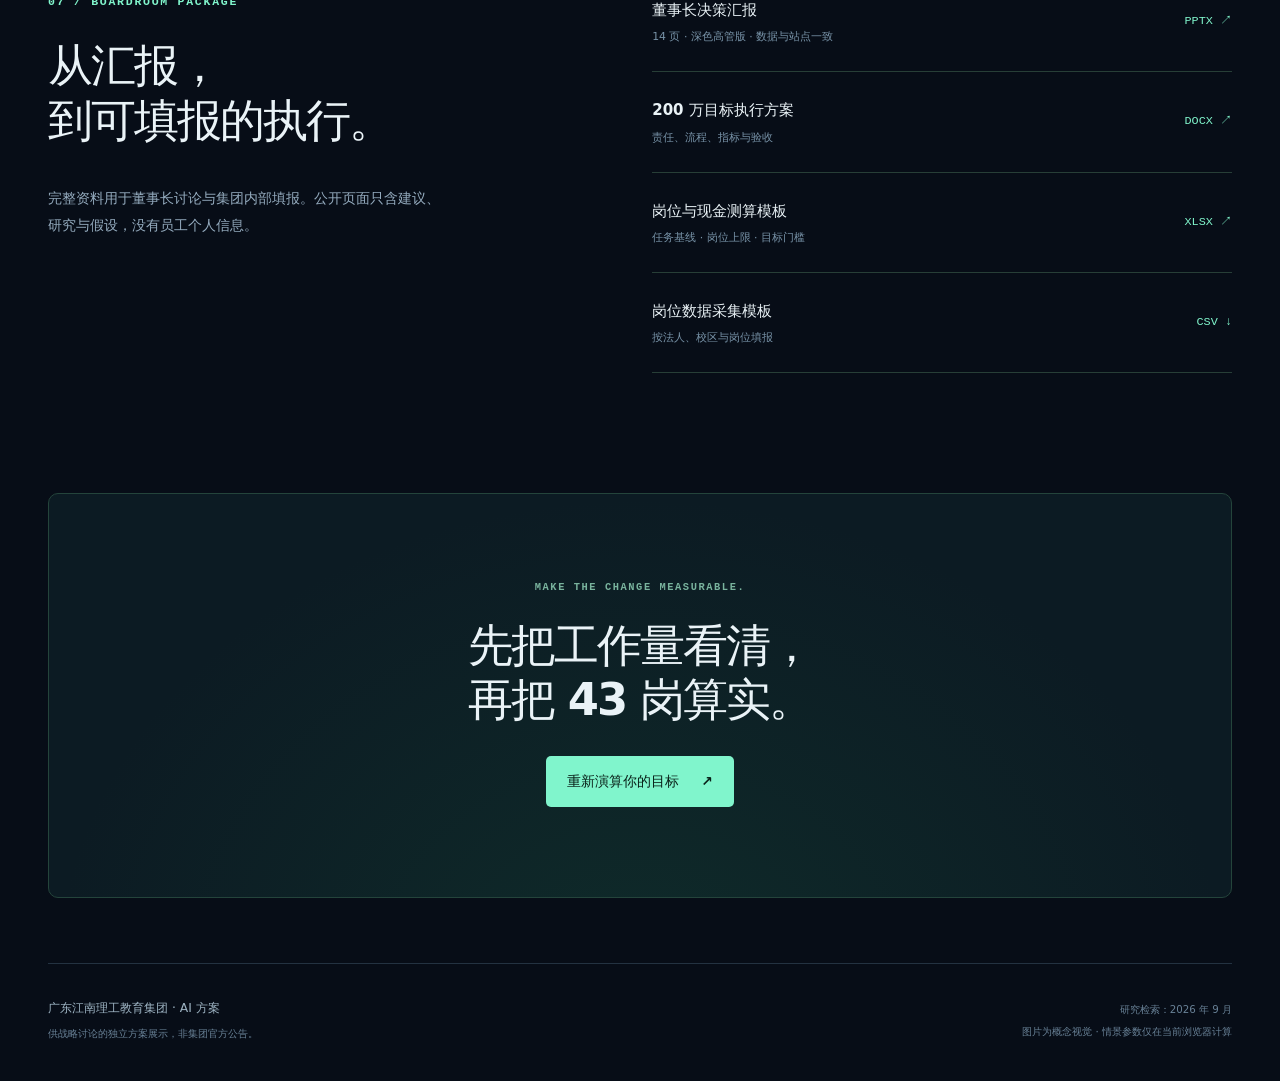
==== commit 7039c223: "Add 14-page executive board deck (board-deck-43.pptx) - New dark-theme executive PPT generated via P" ====
--- a/index.html
+++ b/index.html
@@ -23,6 +23,7 @@
   <link rel="stylesheet" href="styles.css">
   <style>.model-tabs{grid-template-columns:repeat(4,1fr)}@media(max-width:640px){.model-tabs{grid-template-columns:1fr 1fr}}</style>
   <script src="app.js" defer></script>
+  <script type="application/ld+json">{"@context":"https://schema.org","@type":"WebSite","name":"江南理工 · AI 编制优化 43 岗情景","description":"面向约 300 人教育集团的 AI 编制优化情景与交互测算","inLanguage":"zh-CN","url":"https://zhilin1719-hue.github.io/jiangnan-ai-workforce/"}</script>
 </head>
 <body>
 <a class="skip" href="#main">跳到正文</a>
@@ -112,7 +113,7 @@
   <details class="source-details"><summary>教育质量、个人信息与用工依据 <span>＋</span></summary><div class="source-grid"><a href="https://www.oecd.org/en/publications/results-from-talis-2024_90df6235-en/full-report/the-demands-of-teaching_0e941e2f.html" target="_blank" rel="noopener noreferrer">OECD · TALIS 2024 教师工作构成 ↗</a><a href="https://www.unesco.org/en/articles/guidance-generative-ai-education-and-research" target="_blank" rel="noopener noreferrer">UNESCO · 生成式 AI 教育指南 ↗</a><a href="https://www.mohrss.gov.cn/xxgk2020/fdzdgknr/zcfg/fl/202011/t20201102_394622_wap.html" target="_blank" rel="noopener noreferrer">人社部 · 劳动合同法 ↗</a><a href="https://www.moe.gov.cn/jyb_sjzl/sjzl_zcfg/zcfg_jyxzfg/202110/t20211029_575965.html" target="_blank" rel="noopener noreferrer">教育部 · 民办教育促进法实施条例 ↗</a><a href="https://www.cac.gov.cn/2021-08/20/c_1631050028355286.htm" target="_blank" rel="noopener noreferrer">中国网信网 · 个人信息保护法 ↗</a><a href="https://www.mohrss.gov.cn/xxgk2020/fdzdgknr/zcfg/gfxwj/rcrs/202312/t20231207_510180.html" target="_blank" rel="noopener noreferrer">人社部 · 技工院校设置标准 ↗</a></div><p>逐校核对教师资质、专任教师与安全覆盖要求；人员方案按具体用人主体审查适用条件、程序和补偿。学生与员工数据按用途、权限和保存期限管理。</p></details>
  </div></section>
 
- <section class="section wrap downloads" id="downloads"><div><p class="eyebrow">07 / BOARDROOM PACKAGE</p><h2>从汇报，<br>到可填报的执行。</h2><p>完整资料用于董事长讨论与集团内部填报。公开页面只含建议、研究与假设，没有员工个人信息。</p></div><div class="download-list"><a href="implementation.html"><span><b>实施周期与项目报价</b><small>12 个月 · 推荐预算上限 98 万</small></span><span class="file-type">HTML ↗</span></a><a href="board-deck.pptx" download><span><b>董事长决策汇报</b><small>23 页 · 可编辑 PowerPoint</small></span><span class="file-type">PPTX ↗</span></a><a href="execution-plan.docx" download><span><b>200 万目标执行方案</b><small>责任、流程、指标与验收</small></span><span class="file-type">DOCX ↗</span></a><a href="workforce-model.xlsx" download><span><b>岗位与现金测算模板</b><small>任务基线 · 岗位上限 · 目标门槛</small></span><span class="file-type">XLSX ↗</span></a><button type="button" id="download-baseline"><span><b>岗位数据采集模板</b><small>按法人、校区与岗位填报</small></span><span class="file-type">CSV ↓</span></button></div></section>
+ <section class="section wrap downloads" id="downloads"><div><p class="eyebrow">07 / BOARDROOM PACKAGE</p><h2>从汇报，<br>到可填报的执行。</h2><p>完整资料用于董事长讨论与集团内部填报。公开页面只含建议、研究与假设，没有员工个人信息。</p></div><div class="download-list"><a href="implementation.html"><span><b>实施周期与项目报价</b><small>12 个月 · 推荐预算上限 98 万</small></span><span class="file-type">HTML ↗</span></a><a href="board-deck-43.pptx" download><span><b>董事长决策汇报</b><small>14 页 · 深色高管版 · 数据与站点一致</small></span><span class="file-type">PPTX ↗</span></a><a href="execution-plan.docx" download><span><b>200 万目标执行方案</b><small>责任、流程、指标与验收</small></span><span class="file-type">DOCX ↗</span></a><a href="workforce-model.xlsx" download><span><b>岗位与现金测算模板</b><small>任务基线 · 岗位上限 · 目标门槛</small></span><span class="file-type">XLSX ↗</span></a><button type="button" id="download-baseline"><span><b>岗位数据采集模板</b><small>按法人、校区与岗位填报</small></span><span class="file-type">CSV ↓</span></button></div></section>
  <section class="closing wrap"><p class="eyebrow">MAKE THE CHANGE MEASURABLE.</p><h2>先把工作量看清，<br>再把 43 岗算实。</h2><a class="button primary" href="#calculator">重新演算你的目标 <span>↗</span></a></section>
 </main>
 <footer class="wrap footer"><div><b>广东江南理工教育集团 · AI 方案</b><p>供战略讨论的独立方案展示，非集团官方公告。</p></div><div><p>研究检索：2026 年 9 月</p><p>图片为概念视觉 · 情景参数仅在当前浏览器计算</p></div></footer>
